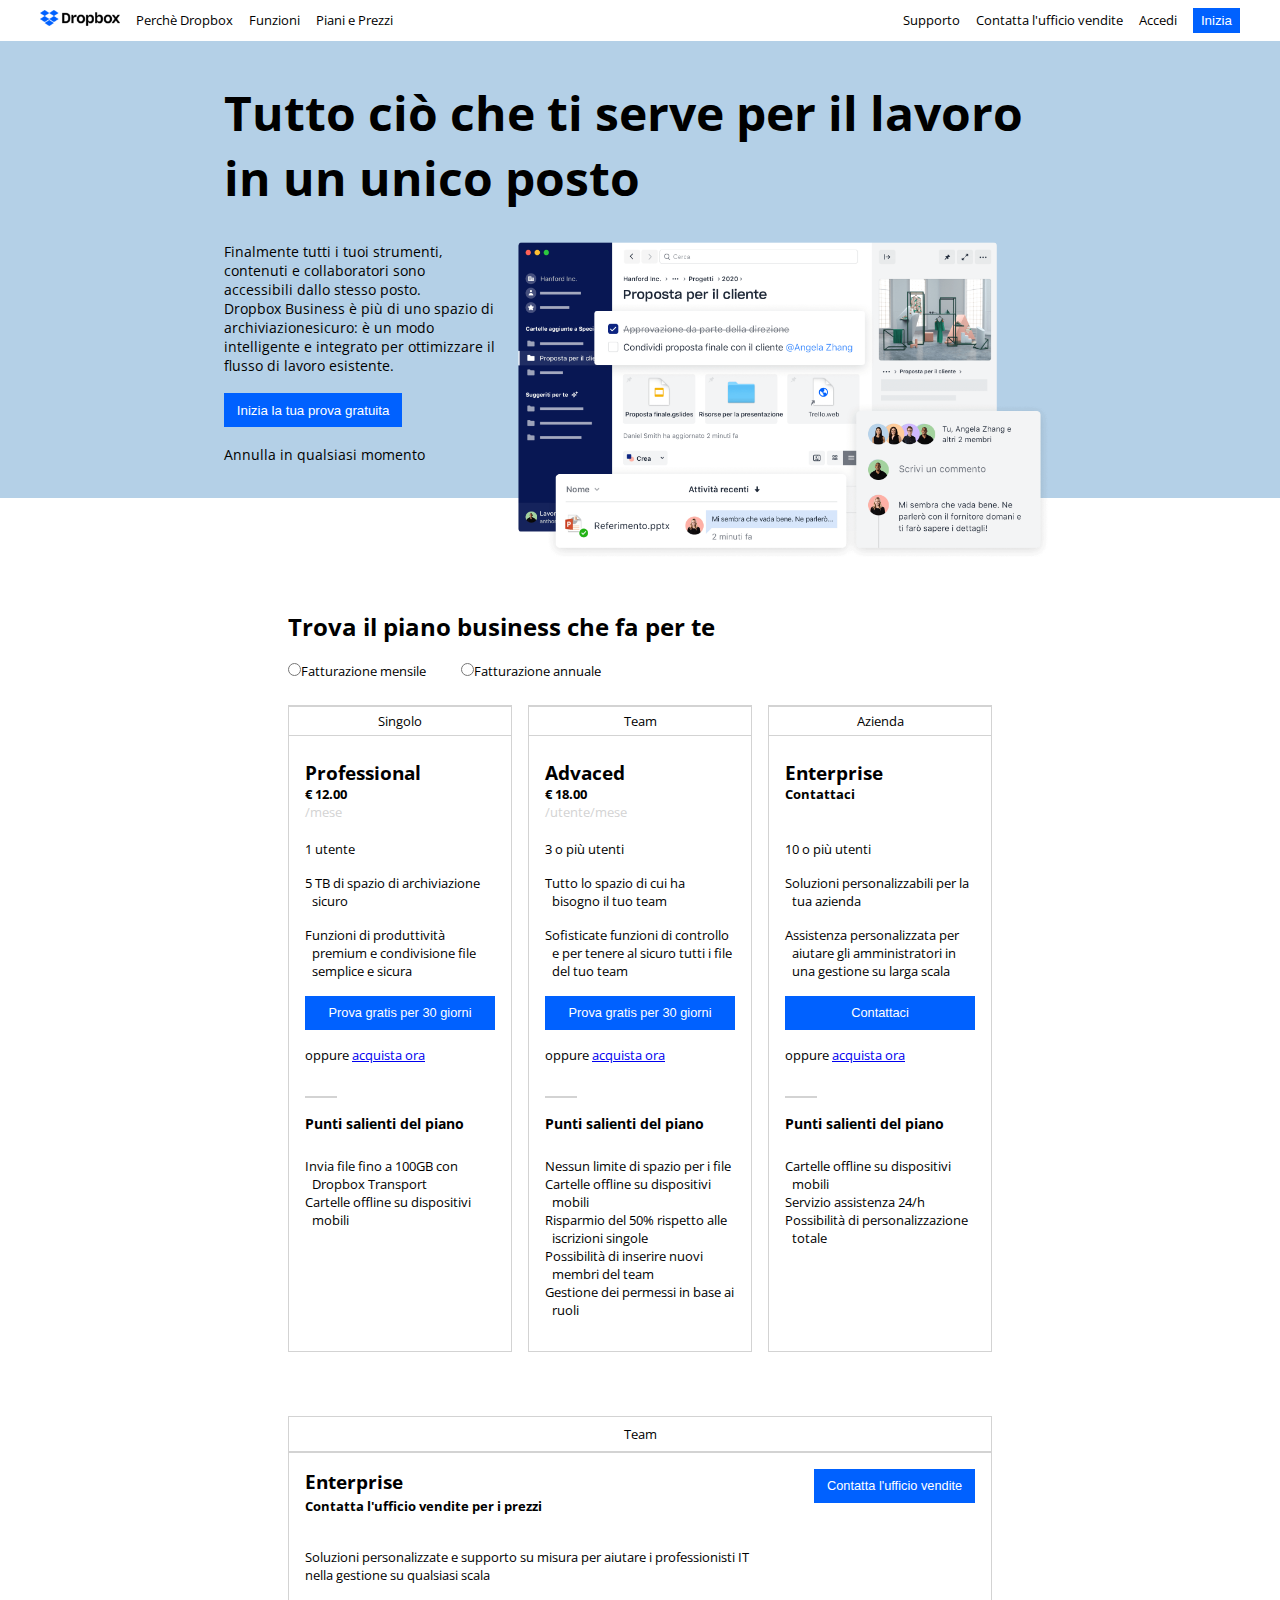
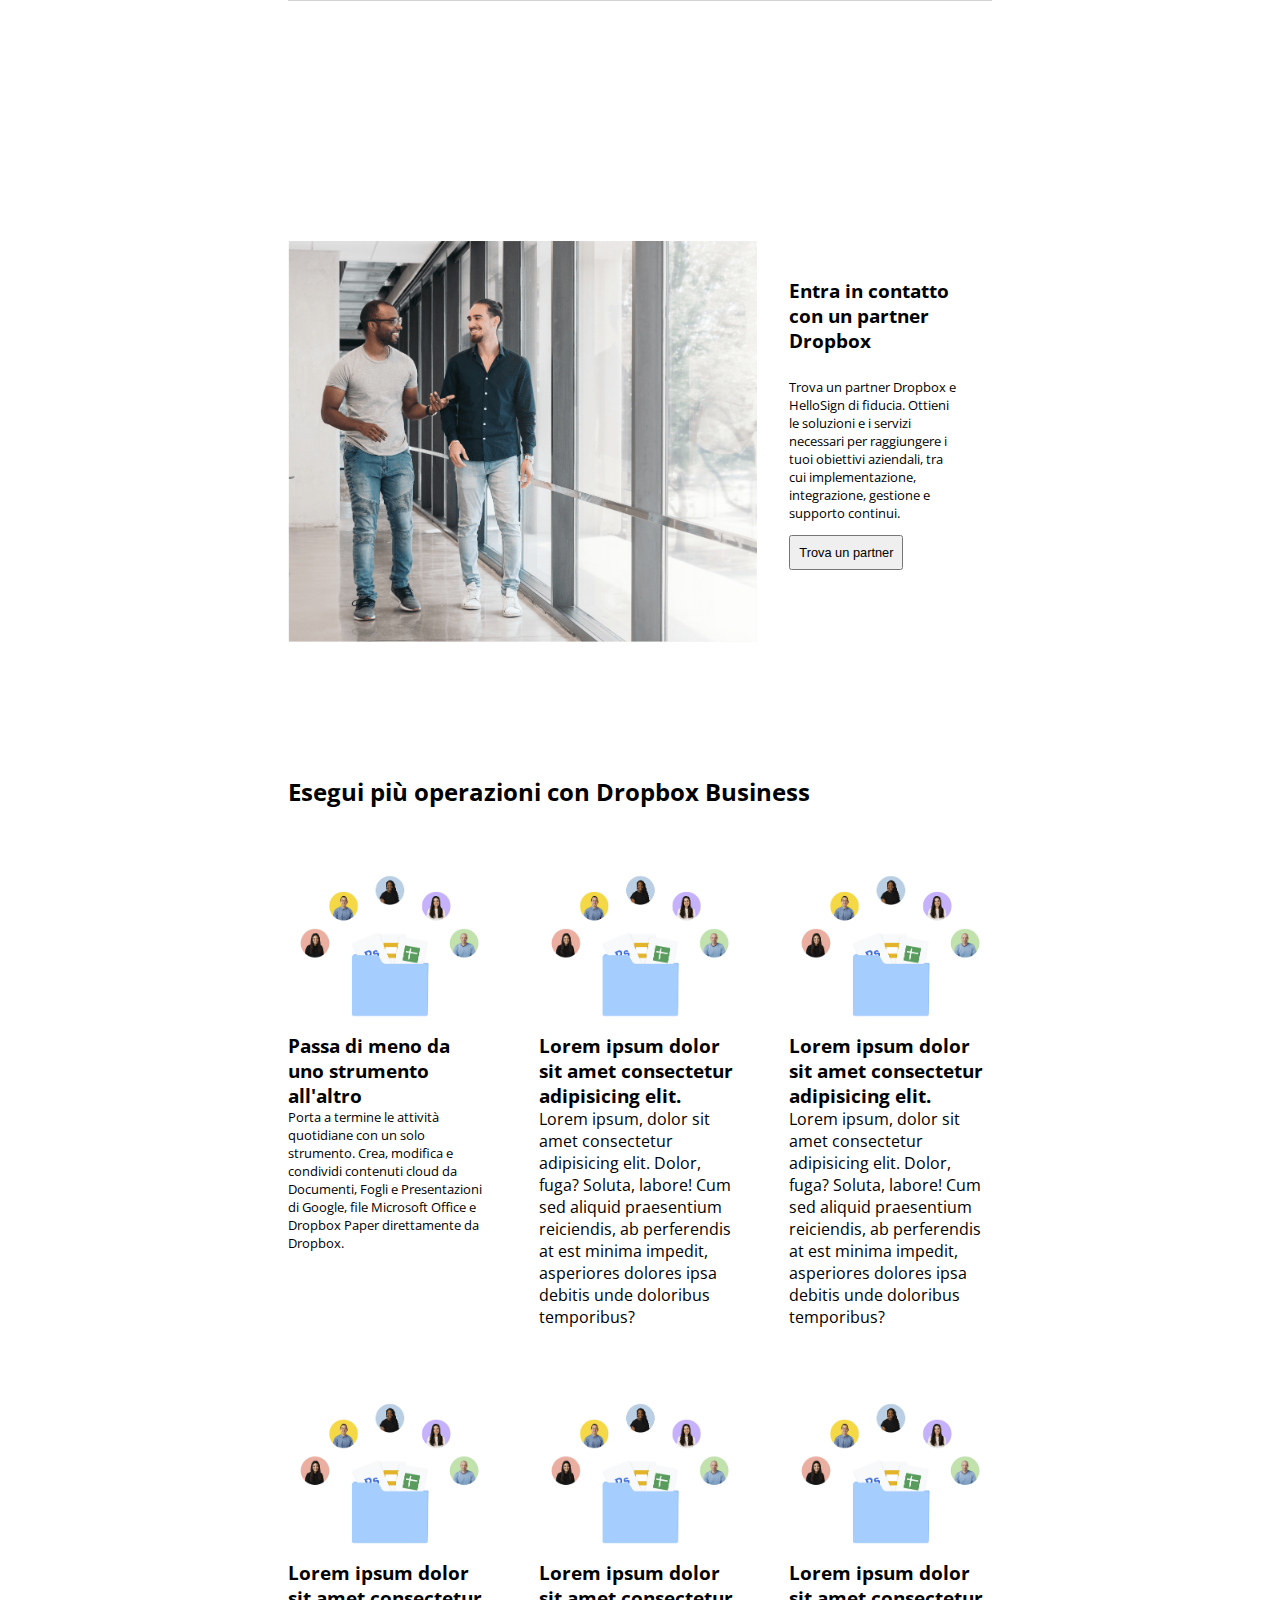
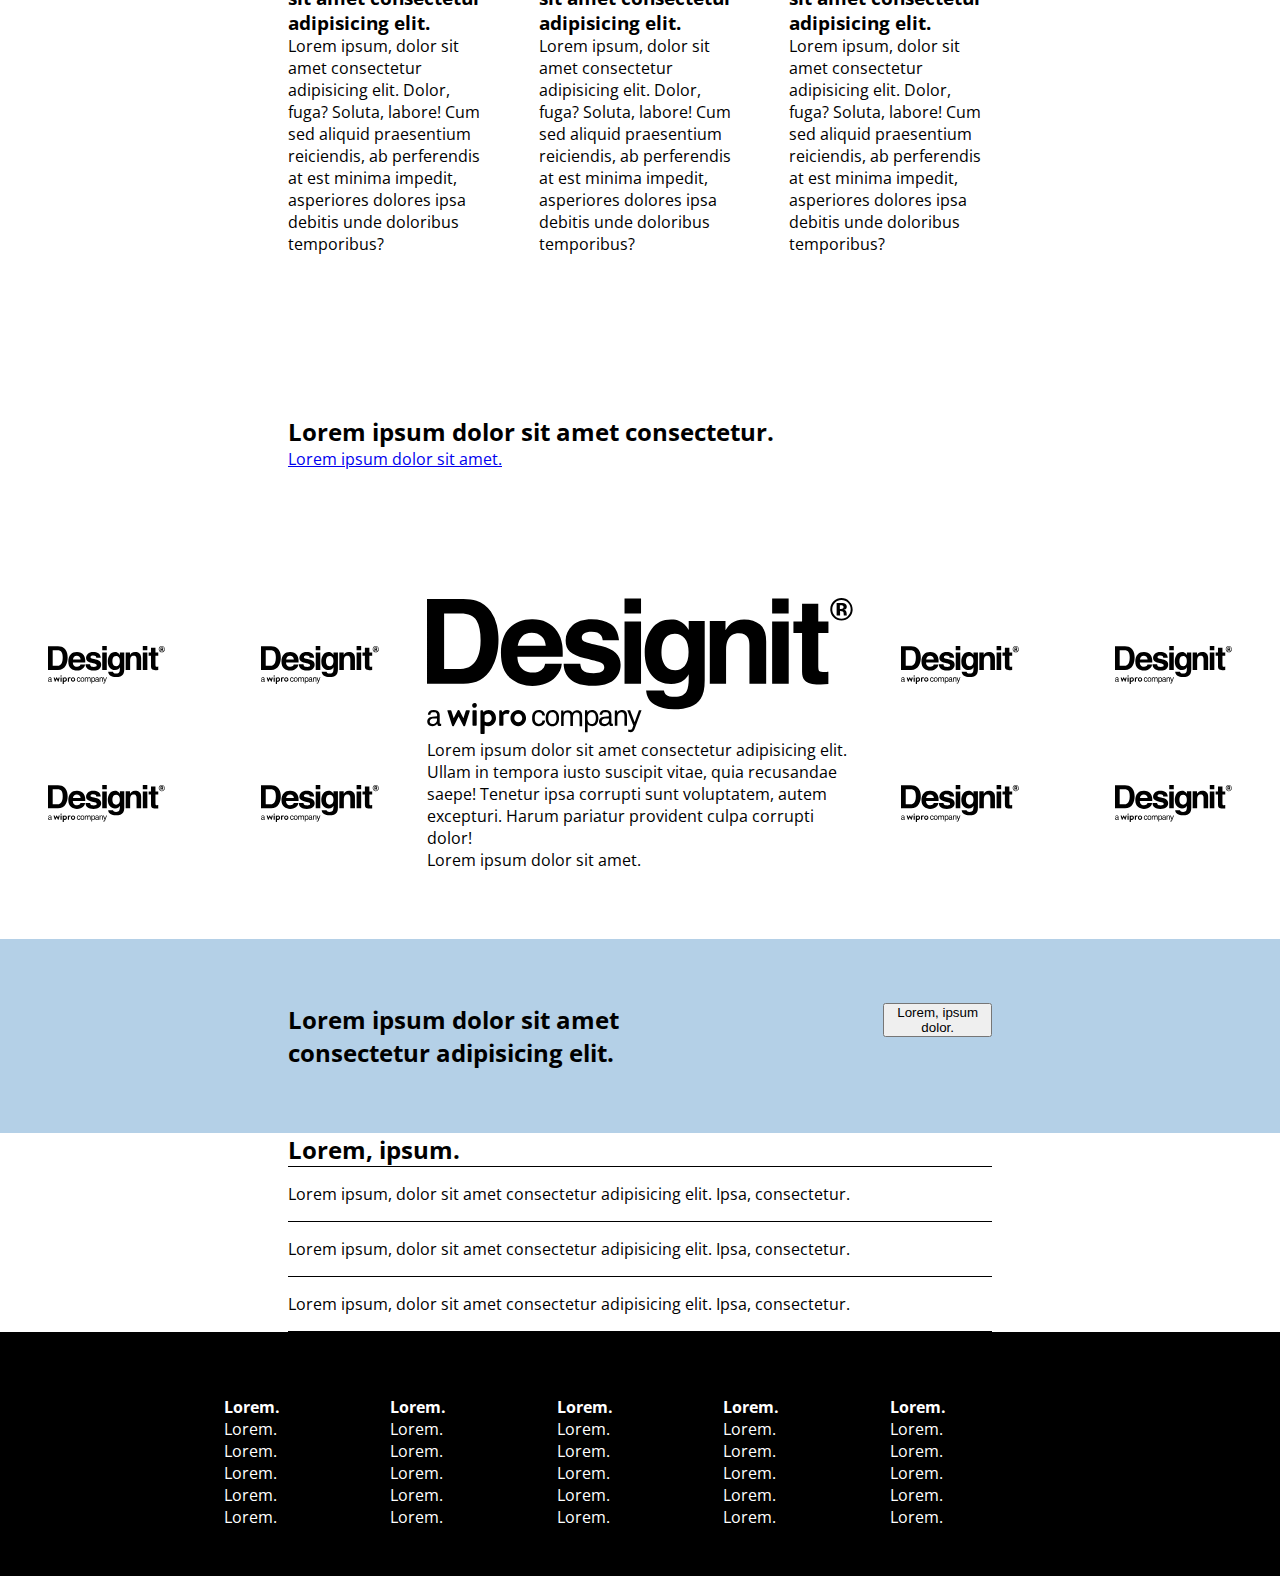
==== index.html @ c73ed660 "add partner section details" ====
<!DOCTYPE html>
<html lang="en">

<head>
    <link rel="stylesheet" href="./assets/css/style.css">
    <link rel="preconnect" href="https://fonts.googleapis.com">
    <link rel="preconnect" href="https://fonts.googleapis.com">
    <link rel="preconnect" href="https://fonts.gstatic.com" crossorigin>
    <link href="https://fonts.googleapis.com/css2?family=Open+Sans:wght@300;400;600;700&display=swap" rel="stylesheet">
    <link rel="stylesheet" href="https://cdnjs.cloudflare.com/ajax/libs/font-awesome/6.5.1/css/all.min.css"
        integrity="sha512-DTOQO9RWCH3ppGqcWaEA1BIZOC6xxalwEsw9c2QQeAIftl+Vegovlnee1c9QX4TctnWMn13TZye+giMm8e2LwA=="
        crossorigin="anonymous" referrerpolicy="no-referrer" />
    <meta charset="UTF-8">
    <meta name="viewport" content="width=device-width, initial-scale=1.0">
    <title>Dropbox</title>
</head>

<body>
    <!-- site-header -->
    <header class="site-header">
        <nav class="d-flex">
            <div class="left-header d-flex">
                <div>
                    <img src="./assets/img/logo-small.png" alt="Logo Dropbox">
                </div>
                <ul class="d-flex">
                    <li>Perchè Dropbox</li>
                    <li>Funzioni</li>
                    <li>Piani e Prezzi</li>
                </ul>
            </div>
            <div class="right-header d-flex">
                <ul class="d-flex">
                    <li>Supporto</li>
                    <li>Contatta l'ufficio vendite</li>
                    <li>Accedi</li>
                </ul>
                <div>
                    <button class="btn">Inizia</button>
                </div>
            </div>
        </nav>
    </header>
    <!-- /.site-header -->

    <!-- site-main -->
    <main class="site-main">
        <!-- Jumbotron section -->
        <div class="jumbotron">
            <div class="container-l">
                <h1>Tutto ciò che ti serve per il lavoro in un unico posto</h1>
                <div class="d-flex">
                    <div class="d-flex">
                        <p>
                            Finalmente tutti i tuoi strumenti, contenuti e collaboratori sono accessibili dallo stesso
                            posto.<br>Dropbox Business è più di uno spazio di archiviazionesicuro: è un modo
                            intelligente e integrato per ottimizzare il flusso di lavoro esistente.
                        </p>
                        <button class="btn">Inizia la tua prova gratuita</button>
                        <div>Annulla in qualsiasi momento</div>
                        <i class="fa-solid fa-arrow-down"></i>
                    </div>
                    <div>
                        <img src="./assets/img/jumbo.png" alt="Jumbotron image">
                    </div>
                </div>
            </div>
        </div>
        <!-- /Jumbotron section -->

        <!-- Business Plan section -->
        <div class="plan-business p-4">
            <div class="container-s">
                <h2>Trova il piano business che fa per te</h2>
                <span class="f-size-08">
                    <input type="radio">Fatturazione mensile
                </span>
                <span class="f-size-08">
                    <input type="radio">Fatturazione annuale
                </span>
                <div class="row d-flex">
                    <div class="col">
                        <div class="f-size-08">
                            <i class="fa-solid fa-user"></i>
                            <span>Singolo</span>
                        </div>
                        <div class="plan-info">
                            <div class="plan-info-top">
                                <h3>Professional</h3>
                                <ul class="f-size-08">
                                    <li>
                                        <strong>€ 12.00</strong>
                                    </li>
                                    <li>/mese</li>
                                </ul>
                            </div>
                            <div class="plan-info-middle f-size-08">
                                <ul>
                                    <li>
                                        <i class="fa-solid fa-user"></i>
                                        1 utente
                                    </li>
                                    <li>
                                        <i class="fa-solid fa-folder"></i>
                                        5 TB di spazio di archiviazione sicuro
                                    </li>
                                    <li>
                                        <i class="fa-solid fa-share-nodes"></i>
                                        Funzioni di produttività premium e condivisione file semplice e sicura
                                    </li>
                                </ul>
                                <button class="btn f-size-08">Prova gratis per 30 giorni</button>
                                <div>
                                    oppure <a href="#">acquista ora</a>
                                </div>
                            </div>
                            <div class="plan-info-bottom">
                                <hr>
                                <h4>Punti salienti del piano</h4>
                                <ul class="f-size-08">
                                    <li>
                                        <i class="fa-solid fa-check" style="color: #0061FF;"></i>
                                        Invia file fino a 100GB con Dropbox Transport
                                    </li>
                                    <li>
                                        <i class="fa-solid fa-check" style="color: #0061FF;"></i>
                                        Cartelle offline su dispositivi mobili
                                    </li>
                                </ul>
                            </div>
                        </div>
                    </div>

                    <div class="col">
                        <div class="f-size-08">
                            <i class="fa-solid fa-users"></i>
                            <span>Team</span>
                        </div>
                        <div class="plan-info">
                            <div class="plan-info-top">
                                <h3>Advaced</h3>
                                <ul class="f-size-08">
                                    <li>
                                        <strong>€ 18.00</strong>
                                    </li>
                                    <li>/utente/mese</li>
                                </ul>
                            </div>
                            <div class="plan-info-middle f-size-08">
                                <ul>
                                    <li>
                                        <i class="fa-solid fa-users"></i>
                                        3 o più utenti
                                    </li>
                                    <li>
                                        <i class="fa-solid fa-folder"></i>
                                        Tutto lo spazio di cui ha bisogno il tuo team
                                    </li>
                                    <li>
                                        <i class="fa-solid fa-share-nodes"></i>
                                        Sofisticate funzioni di controllo e per tenere al sicuro tutti i file del tuo
                                        team
                                    </li>
                                </ul>
                                <button class="btn f-size-08">Prova gratis per 30 giorni</button>
                                <div>
                                    oppure <a href="#">acquista ora</a>
                                </div>
                            </div>
                            <div class="plan-info-bottom">
                                <hr>
                                <h4>Punti salienti del piano</h4>
                                <ul class="f-size-08">
                                    <li>
                                        <i class="fa-solid fa-check" style="color: #0061FF;"></i>
                                        Nessun limite di spazio per i file
                                    </li>
                                    <li>
                                        <i class="fa-solid fa-check" style="color: #0061FF;"></i>
                                        Cartelle offline su dispositivi mobili
                                    </li>
                                    <li>
                                        <i class="fa-solid fa-check" style="color: #0061FF;"></i>
                                        Risparmio del 50% rispetto alle iscrizioni singole
                                    </li>
                                    <li>
                                        <i class="fa-solid fa-check" style="color: #0061FF;"></i>
                                        Possibilità di inserire nuovi membri del team
                                    </li>
                                    <li>
                                        <i class="fa-solid fa-check" style="color: #0061FF;"></i>
                                        Gestione dei permessi in base ai ruoli
                                    </li>
                                </ul>
                            </div>
                        </div>
                    </div>

                    <div class="col">
                        <div class="f-size-08">
                            <i class="fa-solid fa-building"></i>
                            <span>Azienda</span>
                        </div>
                        <div class="plan-info">
                            <div class="plan-info-top">
                                <h3>Enterprise</h3>
                                <ul class="f-size-08">
                                    <li>
                                        <strong>Contattaci</strong>
                                    </li>
                                </ul>
                            </div>
                            <div class="plan-info-middle f-size-08">
                                <ul>
                                    <li>
                                        <i class="fa-solid fa-user"></i>
                                        10 o più utenti
                                    </li>
                                    <li>
                                        <i class="fa-solid fa-folder"></i>
                                        Soluzioni personalizzabili per la tua azienda
                                    </li>
                                    <li>
                                        <i class="fa-solid fa-share-nodes"></i>
                                        Assistenza personalizzata per aiutare gli amministratori in una gestione su larga scala
                                    </li>
                                </ul>
                                <button class="btn f-size-08">Contattaci</button>
                                <div>
                                    oppure <a href="#">acquista ora</a>
                                </div>
                            </div>
                            <div class="plan-info-bottom">
                                <hr>
                                <h4>Punti salienti del piano</h4>
                                <ul class="f-size-08">
                                    <li>
                                        <i class="fa-solid fa-check" style="color: #0061FF;"></i>
                                        Cartelle offline su dispositivi mobili
                                    </li>
                                    <li>
                                        <i class="fa-solid fa-check" style="color: #0061FF;"></i>
                                        Servizio assistenza 24/h
                                    </li>
                                    <li>
                                        <i class="fa-solid fa-check" style="color: #0061FF;"></i>
                                        Possibilità di personalizzazione totale
                                    </li>
                                </ul>
                            </div>
                        </div>
                    </div>
                </div>

                <div class="sales-office p-4">
                            <div class="client f-size-08">
                                <i class="fa-solid fa-building"></i>
                                Team
                            </div>
                            <div class="sales-contact d-flex">
                                <div>
                                    <h3>Enterprise</h3>
                                    <strong class="f-size-08">
                                        Contatta l'ufficio vendite per i prezzi
                                    </strong>
                                    <p class="f-size-08">
                                        Soluzioni personalizzate e supporto su misura per aiutare i professionisti IT nella gestione su qualsiasi scala
                                    </p>
                                </div>
                                <div>
                                    <button class="btn f-size-08">Contatta l'ufficio vendite</button>
                                </div>
                            </div>
                        </>
                   <!--  </div> -->
                </div>
            </div>
        </div>
        <!-- /Business Plan section -->

        <div class="partner p-4">
            <div class="container-s">
                <div class="d-flex">
                    <div class="col-8">
                        <img src="./assets/img/partner.png" alt="">
                    </div>
                    <div class="col-4">
                        <h3>Entra in contatto con un partner Dropbox</h3>
                        <p class="f-size-08">
                            Trova un partner Dropbox e HelloSign di fiducia. Ottieni le soluzioni e i servizi necessari per raggiungere i tuoi obiettivi aziendali, tra cui implementazione, integrazione, gestione e supporto continui.
                        </p>
                        <button class="f-size-08">
                            Trova un partner
                        </button>
                    </div>
                </div>
            </div>
        </div>

        <div class="dropbox-business p-4">
            <div class="container-s">
                <h2>Esegui più operazioni con Dropbox Business</h2>
                <div class="row d-flex">
                    <div class="card col-4">
                        <img src="./assets/img/business-feature-switching-tools.png" alt="">
                        <h3>Passa di meno da uno strumento all'altro</h3>
                        <p class="f-size-08">
                            Porta a termine le attività quotidiane con un solo strumento. Crea, modifica e condividi contenuti cloud da Documenti, Fogli e Presentazioni di Google, file Microsoft Office e Dropbox Paper direttamente da Dropbox.
                        </p>
                    </div>
                    <div class="card col-4">
                        <img src="./assets/img/business-feature-switching-tools.png" alt="">
                        <h3>Lorem ipsum dolor sit amet consectetur adipisicing elit.</h3>
                        <p>Lorem ipsum, dolor sit amet consectetur adipisicing elit. Dolor, fuga? Soluta, labore! Cum
                            sed aliquid praesentium reiciendis, ab perferendis at est minima impedit, asperiores dolores
                            ipsa debitis unde doloribus temporibus?</p>
                    </div>
                    <div class="card col-4">
                        <img src="./assets/img/business-feature-switching-tools.png" alt="">
                        <h3>Lorem ipsum dolor sit amet consectetur adipisicing elit.</h3>
                        <p>Lorem ipsum, dolor sit amet consectetur adipisicing elit. Dolor, fuga? Soluta, labore! Cum
                            sed aliquid praesentium reiciendis, ab perferendis at est minima impedit, asperiores dolores
                            ipsa debitis unde doloribus temporibus?</p>
                    </div>
                    <div class="card col-4">
                        <img src="./assets/img/business-feature-switching-tools.png" alt="">
                        <h3>Lorem ipsum dolor sit amet consectetur adipisicing elit.</h3>
                        <p>Lorem ipsum, dolor sit amet consectetur adipisicing elit. Dolor, fuga? Soluta, labore! Cum
                            sed aliquid praesentium reiciendis, ab perferendis at est minima impedit, asperiores dolores
                            ipsa debitis unde doloribus temporibus?</p>
                    </div>
                    <div class="card col-4">
                        <img src="./assets/img/business-feature-switching-tools.png" alt="">
                        <h3>Lorem ipsum dolor sit amet consectetur adipisicing elit.</h3>
                        <p>Lorem ipsum, dolor sit amet consectetur adipisicing elit. Dolor, fuga? Soluta, labore! Cum
                            sed aliquid praesentium reiciendis, ab perferendis at est minima impedit, asperiores dolores
                            ipsa debitis unde doloribus temporibus?</p>
                    </div>
                    <div class="card col-4">
                        <img src="./assets/img/business-feature-switching-tools.png" alt="">
                        <h3>Lorem ipsum dolor sit amet consectetur adipisicing elit.</h3>
                        <p>Lorem ipsum, dolor sit amet consectetur adipisicing elit. Dolor, fuga? Soluta, labore! Cum
                            sed aliquid praesentium reiciendis, ab perferendis at est minima impedit, asperiores dolores
                            ipsa debitis unde doloribus temporibus?</p>
                    </div>

                </div>
            </div>
        </div>

        <div class="team p-4">
            <div class="container-s">
                <h2>Lorem ipsum dolor sit amet consectetur.</h2>
                <a href="#">Lorem ipsum dolor sit amet.</a>
            </div>
        </div>

        <div class="team-logos p-4">
            <div class="container d-flex">
                <div class="logos-left d-flex wrap">
                    <div>
                        <img src="./assets/img/designit.svg" alt="">
                    </div>
                    <div>
                        <img src="./assets/img/designit.svg" alt="">
                    </div>
                    <div>
                        <img src="./assets/img/designit.svg" alt="">
                    </div>
                    <div>
                        <img src="./assets/img/designit.svg" alt="">
                    </div>
                </div>
                <div class="logos-center">
                    <img src="./assets/img/designit.svg" alt="">
                    <p>
                        Lorem ipsum dolor sit amet consectetur adipisicing elit. Ullam in tempora iusto suscipit vitae,
                        quia recusandae saepe! Tenetur ipsa corrupti sunt voluptatem, autem excepturi. Harum pariatur
                        provident culpa corrupti dolor!
                    </p>
                    <span>Lorem ipsum dolor sit amet.</span>
                </div>
                <div class="logos-right d-flex wrap">
                    <div>
                        <img src="./assets/img/designit.svg" alt="">
                    </div>
                    <div>
                        <img src="./assets/img/designit.svg" alt="">
                    </div>
                    <div>
                        <img src="./assets/img/designit.svg" alt="">
                    </div>
                    <div>
                        <img src="./assets/img/designit.svg" alt="">
                    </div>
                </div>
            </div>
        </div>

        <div class="free-trial p-4">
            <div class="container-s d-flex">
                <div>
                    <h2>Lorem ipsum dolor sit amet consectetur adipisicing elit.</h2>
                </div>
                <div>
                    <button>
                        Lorem, ipsum dolor.
                    </button>
                </div>
            </div>
        </div>

        <div class="faq">
            <div class="container-s">
                <h2>Lorem, ipsum.</h2>
                <ul>
                    <li>
                        Lorem ipsum, dolor sit amet consectetur adipisicing elit. Ipsa, consectetur.
                    </li>
                    <li>
                        Lorem ipsum, dolor sit amet consectetur adipisicing elit. Ipsa, consectetur.
                    </li>
                    <li>
                        Lorem ipsum, dolor sit amet consectetur adipisicing elit. Ipsa, consectetur.
                    </li>
                </ul>
            </div>
        </div>
    </main>
    <!-- /.site-main -->
    <footer class="site-footer">
        <div class="container-l d-flex">
            <div>
                <h4>Lorem.</h4>
                <ul>
                    <li>Lorem.</li>
                    <li>Lorem.</li>
                    <li>Lorem.</li>
                    <li>Lorem.</li>
                    <li>Lorem.</li>
                </ul>
            </div>
            <div>
                <h4>Lorem.</h4>
                <ul>
                    <li>Lorem.</li>
                    <li>Lorem.</li>
                    <li>Lorem.</li>
                    <li>Lorem.</li>
                    <li>Lorem.</li>
                </ul>
            </div>
            <div>
                <h4>Lorem.</h4>
                <ul>
                    <li>Lorem.</li>
                    <li>Lorem.</li>
                    <li>Lorem.</li>
                    <li>Lorem.</li>
                    <li>Lorem.</li>
                </ul>
            </div>
            <div>
                <h4>Lorem.</h4>
                <ul>
                    <li>Lorem.</li>
                    <li>Lorem.</li>
                    <li>Lorem.</li>
                    <li>Lorem.</li>
                    <li>Lorem.</li>
                </ul>
            </div>
            <div>
                <h4>Lorem.</h4>
                <ul>
                    <li>Lorem.</li>
                    <li>Lorem.</li>
                    <li>Lorem.</li>
                    <li>Lorem.</li>
                    <li>Lorem.</li>
                </ul>
            </div>
        </div>
    </footer>
    <!-- /.site-footer -->
</body>

</html>
---- assets/css/style.css ----
* {
    margin: 0;
    padding: 0;
    box-sizing: border-box;
}

/* #region Color Palette */
:root{
    --drop-primary: #B4D0E7;
    --drop-btn: #0061FF;
    --drop-dark: #000000;
    --drop-lighter: #FFFFFF;
    --drop-light: #F5F5F5;
}
/* #endregion Color Palette */

/* #region Common */
body{
    font-family: 'Open Sans', sans-serif;
}

ul{
    list-style: none;
}
img{
    width: 100%;
}
/* #endregion Common */

/* #region Utilities */
.f-size-08{
    font-size: 0.8rem;
}
.d-flex{
    display: flex;
}

.container-l{
    width: 65%;
    margin: auto;
}
.container-s{
    width:55%;
    /* background-color: red; */
    margin:auto;
}
.btn{
    padding: 0.6rem 0.8rem;
    border: none;
    background-color: var(--drop-btn);
    color: var(--drop-lighter);
}
.p-4{
    padding: 4rem 0;
}

.wrap{
    flex-wrap: wrap;
}
/* #endregion Utilities */

/* #region Header */
.site-header{
    background-color: var(--drop-lighter);
    font-size: small;
    position: fixed;
    z-index: 1000;
    width:100%;
}

.site-header nav{
    width: 95%;
    margin: auto;
}
nav > div{
    width:50%;
    flex-grow: 1;
}

.left-header, .right-header{
    align-items: center;
}

.left-header > div{
    width: 6rem;
}
.left-header li, .left-header > div, .right-header li, .right-header > div{
    padding: 0.5rem;
}

.right-header{
    justify-content: end;
}

.right-header button{
    padding: 0.3rem 0.5rem;
    border: none;
    background-color: var(--drop-btn);
    color: var(--drop-lighter);
}
/* #endregion Header */

/* #region Main */

/* #region Jumbotron */
.jumbotron {
    background-color: var(--drop-primary);
    padding-top: 5rem;
}

.jumbotron h1{
    font-size: 3rem;
    padding-bottom: 2rem;
}

.jumbotron .d-flex>div:last-child{
    margin-bottom: -4rem;
}
.jumbotron .d-flex>div:first-child{
    flex-direction: column;
    justify-content: space-between;
    font-size: 0.9rem;
}
.jumbotron button{
    width: fit-content;
}

.jumbotron i{
    font-size: 2rem;
    padding-bottom: 1rem;
}
/* #endregion Jumbotron */

/* #region Business Plan */
.plan-business{
    padding:7rem 0;
}
.plan-business h2{
    padding-bottom: 1rem;
}
.plan-business .container-s>span{
    padding-right: 2rem;
}
.row{
    justify-content: space-between;
    flex-wrap: wrap;
    padding-top: 1.5rem;
}

.col{
    width: 14rem;
    border: 1px solid lightgray;
}

.col >div:first-child{
    padding: 0.3rem 0;
    text-align: center;
    border-top: 1px solid lightgray ;
    border-bottom: 1px solid lightgray ;
}

.plan-info{
    padding: 1.5rem 1rem;
}
.plan-info-top{
    height: 4rem;
}
.plan-info-top > ul > li:nth-child(2){
    color: lightgray;
}

.plan-info-middle ul, .plan-info-bottom ul{
    padding: 0.5rem 0;
    padding-left: 7px;
    text-indent: -7px;
}

.plan-info-middle li{
    padding: 0.5rem 0;
}

.plan-info-middle .btn{
    width: 100%;
}
.plan-info-middle>div:last-child{
    padding: 1rem 0;
}

.plan-info-bottom{
    padding-top: 1rem;
}

.plan-info-bottom hr{
    width: 2rem;
    border: 1px solid lightgray;
}

.plan-info-bottom h4{
    padding: 1rem 0;
    font-size: 0.9rem;
}
/* #region Sales office */

.sales-office >*{
    border: 1px solid lightgray;
}

.client{
    text-align: center;
    padding: 0.5rem 0;
}
.sales-contact{
    padding: 1rem;
}
.sales-contact > div:first-child{
    width: 70%;
    & p {
        padding-top: 2rem;
    }
}
.sales-contact > div:last-child{
   flex-grow: 1;
   text-align: end;
}
/* #endregion Sales office */
/* #endregion Business Plan */

/* #region Partner */
.partner .col-8 {
    width:calc(100%/12 *8);
}
.partner .col-4{
    padding: 1.5rem 2rem;

    &> *{
        padding: 0.8rem 0;
    }
    & button{
        padding: 0.5rem;
        border-radius: none;
    }
}


/* #endregion Partner */
.col-4{
    width: calc(100%/12*4);
}
.card.col-4{
    padding:2rem 1rem;
    margin:0 -1rem;
}

.container > div{
    width: calc(100%/12*4);
}

.logos-left div{
    width: 50%;
    padding: 3rem;
}
.logos-right div{
    width: 50%;
    padding: 3rem;
}

.free-trial{
    background-color: var(--drop-primary);
}

.free-trial h2{
    width: 80%;
}

.faq li{
    padding: 1rem 0;
}
.faq li:first-child, .faq li:last-child{
    border-bottom: 0.5px solid black;
    border-top: 0.5px solid black;
}
/* #endregion Main */
.site-footer{
    background-color: var(--drop-dark);
    color: var(--drop-lighter);
    padding: 4rem 0 3rem 0;
}

.site-footer .container-l>div{
    width: calc(100%/5);
    flex-grow: 1;
}
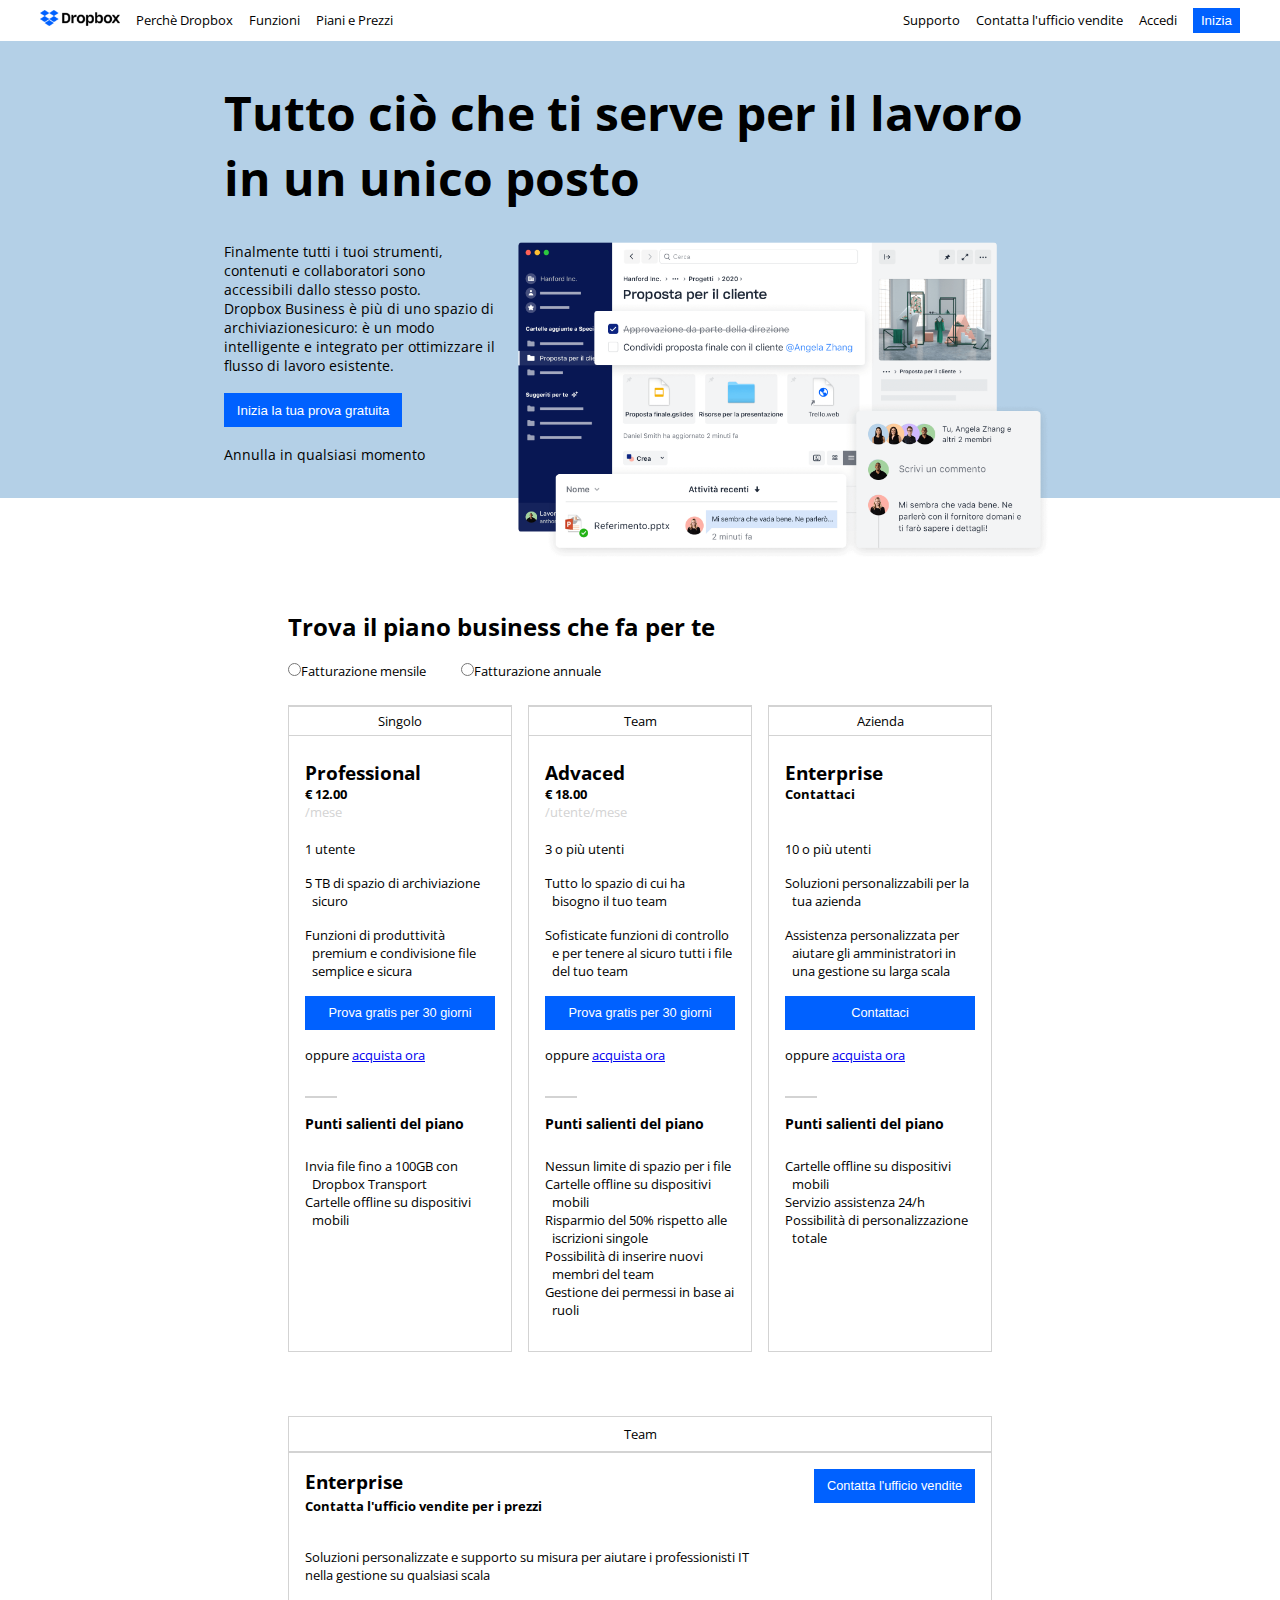
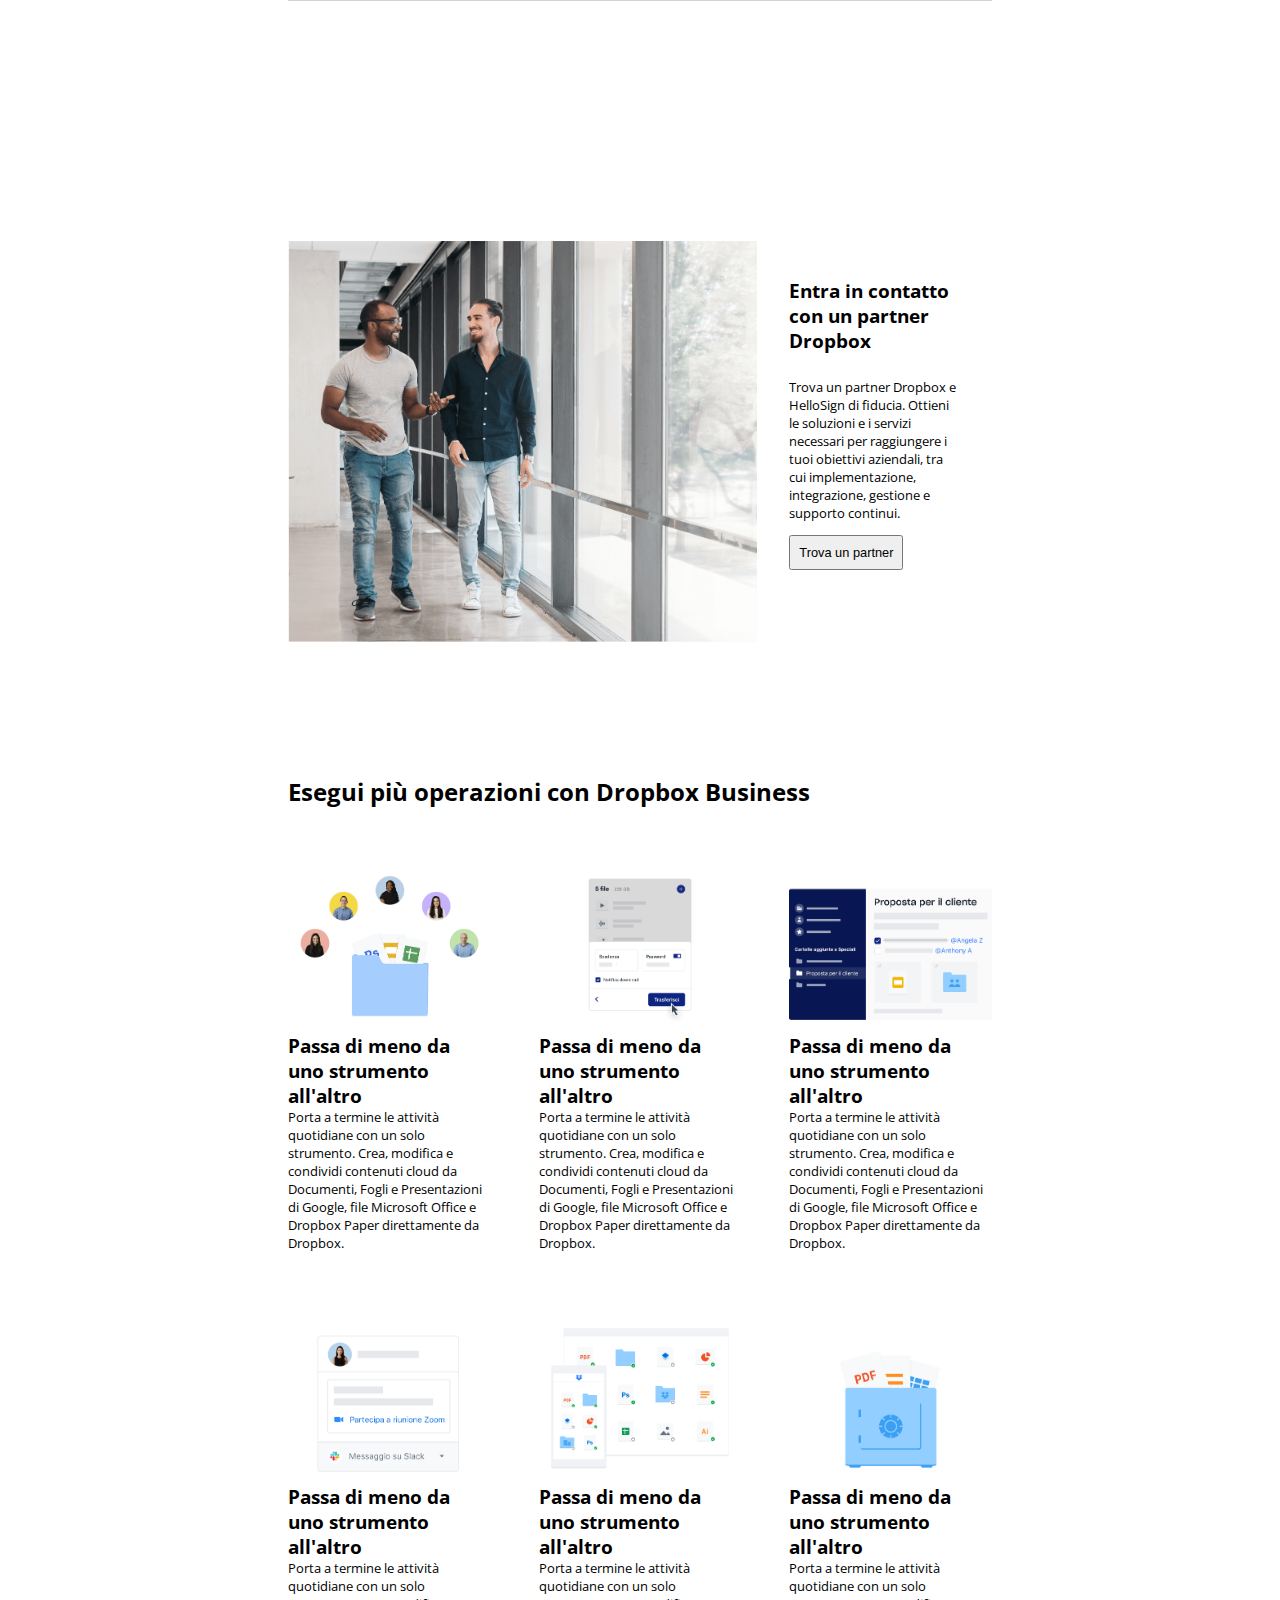
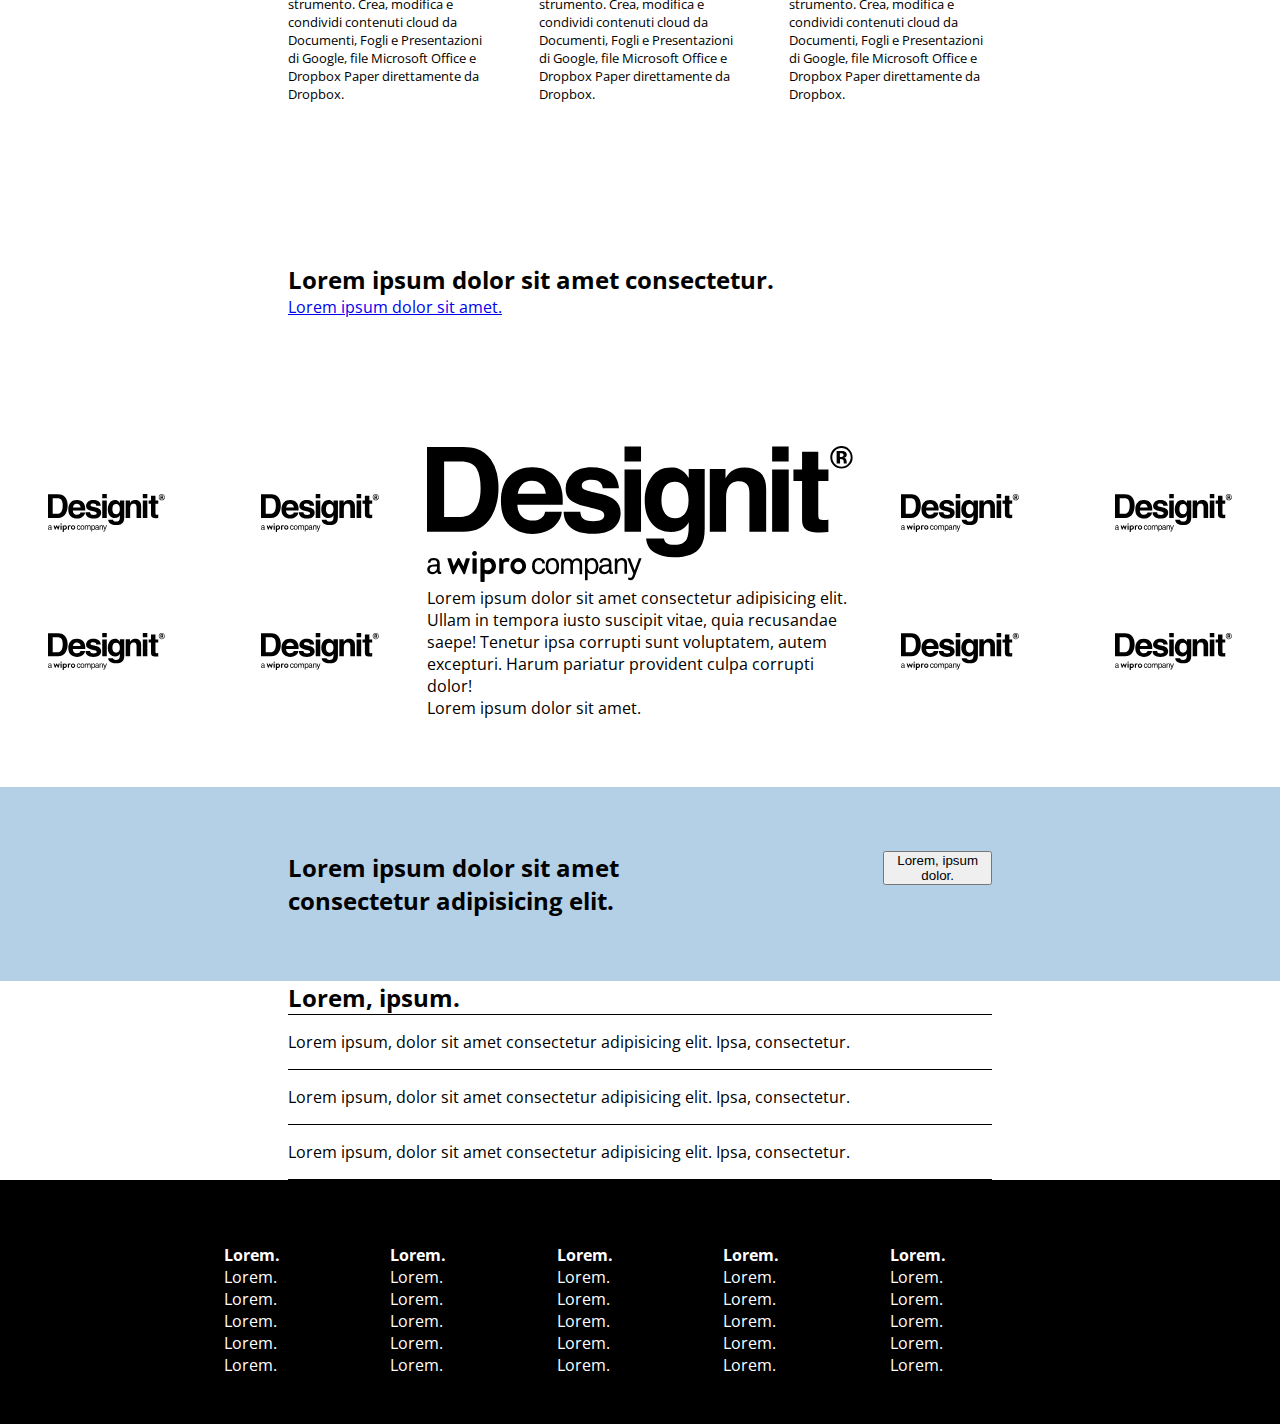
==== commit 219eae00: "add details in dropbox business section" ====
--- a/index.html
+++ b/index.html
@@ -278,6 +278,7 @@
         </div>
         <!-- /Business Plan section -->
 
+        <!-- Partner section -->
         <div class="partner p-4">
             <div class="container-s">
                 <div class="d-flex">
@@ -296,7 +297,9 @@
                 </div>
             </div>
         </div>
-
+        <!-- /Partner section -->
+
+        <!-- Dropbox business section -->
         <div class="dropbox-business p-4">
             <div class="container-s">
                 <h2>Esegui più operazioni con Dropbox Business</h2>
@@ -308,46 +311,50 @@
                             Porta a termine le attività quotidiane con un solo strumento. Crea, modifica e condividi contenuti cloud da Documenti, Fogli e Presentazioni di Google, file Microsoft Office e Dropbox Paper direttamente da Dropbox.
                         </p>
                     </div>
-                    <div class="card col-4">
-                        <img src="./assets/img/business-feature-switching-tools.png" alt="">
-                        <h3>Lorem ipsum dolor sit amet consectetur adipisicing elit.</h3>
-                        <p>Lorem ipsum, dolor sit amet consectetur adipisicing elit. Dolor, fuga? Soluta, labore! Cum
-                            sed aliquid praesentium reiciendis, ab perferendis at est minima impedit, asperiores dolores
-                            ipsa debitis unde doloribus temporibus?</p>
-                    </div>
-                    <div class="card col-4">
-                        <img src="./assets/img/business-feature-switching-tools.png" alt="">
-                        <h3>Lorem ipsum dolor sit amet consectetur adipisicing elit.</h3>
-                        <p>Lorem ipsum, dolor sit amet consectetur adipisicing elit. Dolor, fuga? Soluta, labore! Cum
-                            sed aliquid praesentium reiciendis, ab perferendis at est minima impedit, asperiores dolores
-                            ipsa debitis unde doloribus temporibus?</p>
-                    </div>
-                    <div class="card col-4">
-                        <img src="./assets/img/business-feature-switching-tools.png" alt="">
-                        <h3>Lorem ipsum dolor sit amet consectetur adipisicing elit.</h3>
-                        <p>Lorem ipsum, dolor sit amet consectetur adipisicing elit. Dolor, fuga? Soluta, labore! Cum
-                            sed aliquid praesentium reiciendis, ab perferendis at est minima impedit, asperiores dolores
-                            ipsa debitis unde doloribus temporibus?</p>
-                    </div>
-                    <div class="card col-4">
-                        <img src="./assets/img/business-feature-switching-tools.png" alt="">
-                        <h3>Lorem ipsum dolor sit amet consectetur adipisicing elit.</h3>
-                        <p>Lorem ipsum, dolor sit amet consectetur adipisicing elit. Dolor, fuga? Soluta, labore! Cum
-                            sed aliquid praesentium reiciendis, ab perferendis at est minima impedit, asperiores dolores
-                            ipsa debitis unde doloribus temporibus?</p>
-                    </div>
-                    <div class="card col-4">
-                        <img src="./assets/img/business-feature-switching-tools.png" alt="">
-                        <h3>Lorem ipsum dolor sit amet consectetur adipisicing elit.</h3>
-                        <p>Lorem ipsum, dolor sit amet consectetur adipisicing elit. Dolor, fuga? Soluta, labore! Cum
-                            sed aliquid praesentium reiciendis, ab perferendis at est minima impedit, asperiores dolores
-                            ipsa debitis unde doloribus temporibus?</p>
-                    </div>
-
-                </div>
-            </div>
-        </div>
-
+
+                    <div class="card col-4">
+                        <img src="./assets/img/business-feature-send-files-it.png" alt="">
+                        <h3>Passa di meno da uno strumento all'altro</h3>
+                        <p class="f-size-08">
+                            Porta a termine le attività quotidiane con un solo strumento. Crea, modifica e condividi contenuti cloud da Documenti, Fogli e Presentazioni di Google, file Microsoft Office e Dropbox Paper direttamente da Dropbox.
+                        </p>
+                    </div>
+
+                    <div class="card col-4">
+                        <img src="./assets/img/business-feature-coordinate-it.png" alt="">
+                        <h3>Passa di meno da uno strumento all'altro</h3>
+                        <p class="f-size-08">
+                            Porta a termine le attività quotidiane con un solo strumento. Crea, modifica e condividi contenuti cloud da Documenti, Fogli e Presentazioni di Google, file Microsoft Office e Dropbox Paper direttamente da Dropbox.
+                        </p>
+                    </div>
+
+                    <div class="card col-4">
+                        <img src="./assets/img/business-feature-integrations-it.png" alt="">
+                        <h3>Passa di meno da uno strumento all'altro</h3>
+                        <p class="f-size-08">
+                            Porta a termine le attività quotidiane con un solo strumento. Crea, modifica e condividi contenuti cloud da Documenti, Fogli e Presentazioni di Google, file Microsoft Office e Dropbox Paper direttamente da Dropbox.
+                        </p>
+                    </div>
+
+                    <div class="card col-4">
+                        <img src="./assets/img/business-feature-multi-device.png" alt="">
+                        <h3>Passa di meno da uno strumento all'altro</h3>
+                        <p class="f-size-08">
+                            Porta a termine le attività quotidiane con un solo strumento. Crea, modifica e condividi contenuti cloud da Documenti, Fogli e Presentazioni di Google, file Microsoft Office e Dropbox Paper direttamente da Dropbox.
+                        </p>
+                    </div>
+                    
+                    <div class="card col-4">
+                        <img src="./assets/img/business-feature-security.png" alt="">
+                        <h3>Passa di meno da uno strumento all'altro</h3>
+                        <p class="f-size-08">
+                            Porta a termine le attività quotidiane con un solo strumento. Crea, modifica e condividi contenuti cloud da Documenti, Fogli e Presentazioni di Google, file Microsoft Office e Dropbox Paper direttamente da Dropbox.
+                        </p>
+                    </div>
+                </div>
+            </div>
+        </div>
+        <!-- /Dropbox business section -->
         <div class="team p-4">
             <div class="container-s">
                 <h2>Lorem ipsum dolor sit amet consectetur.</h2>
--- a/assets/css/style.css
+++ b/assets/css/style.css
@@ -240,9 +240,9 @@
         border-radius: none;
     }
 }
-
-
 /* #endregion Partner */
+
+/* #region Dropbox business */
 .col-4{
     width: calc(100%/12*4);
 }
@@ -250,7 +250,7 @@
     padding:2rem 1rem;
     margin:0 -1rem;
 }
-
+/* #endregion Dropbox business */
 .container > div{
     width: calc(100%/12*4);
 }
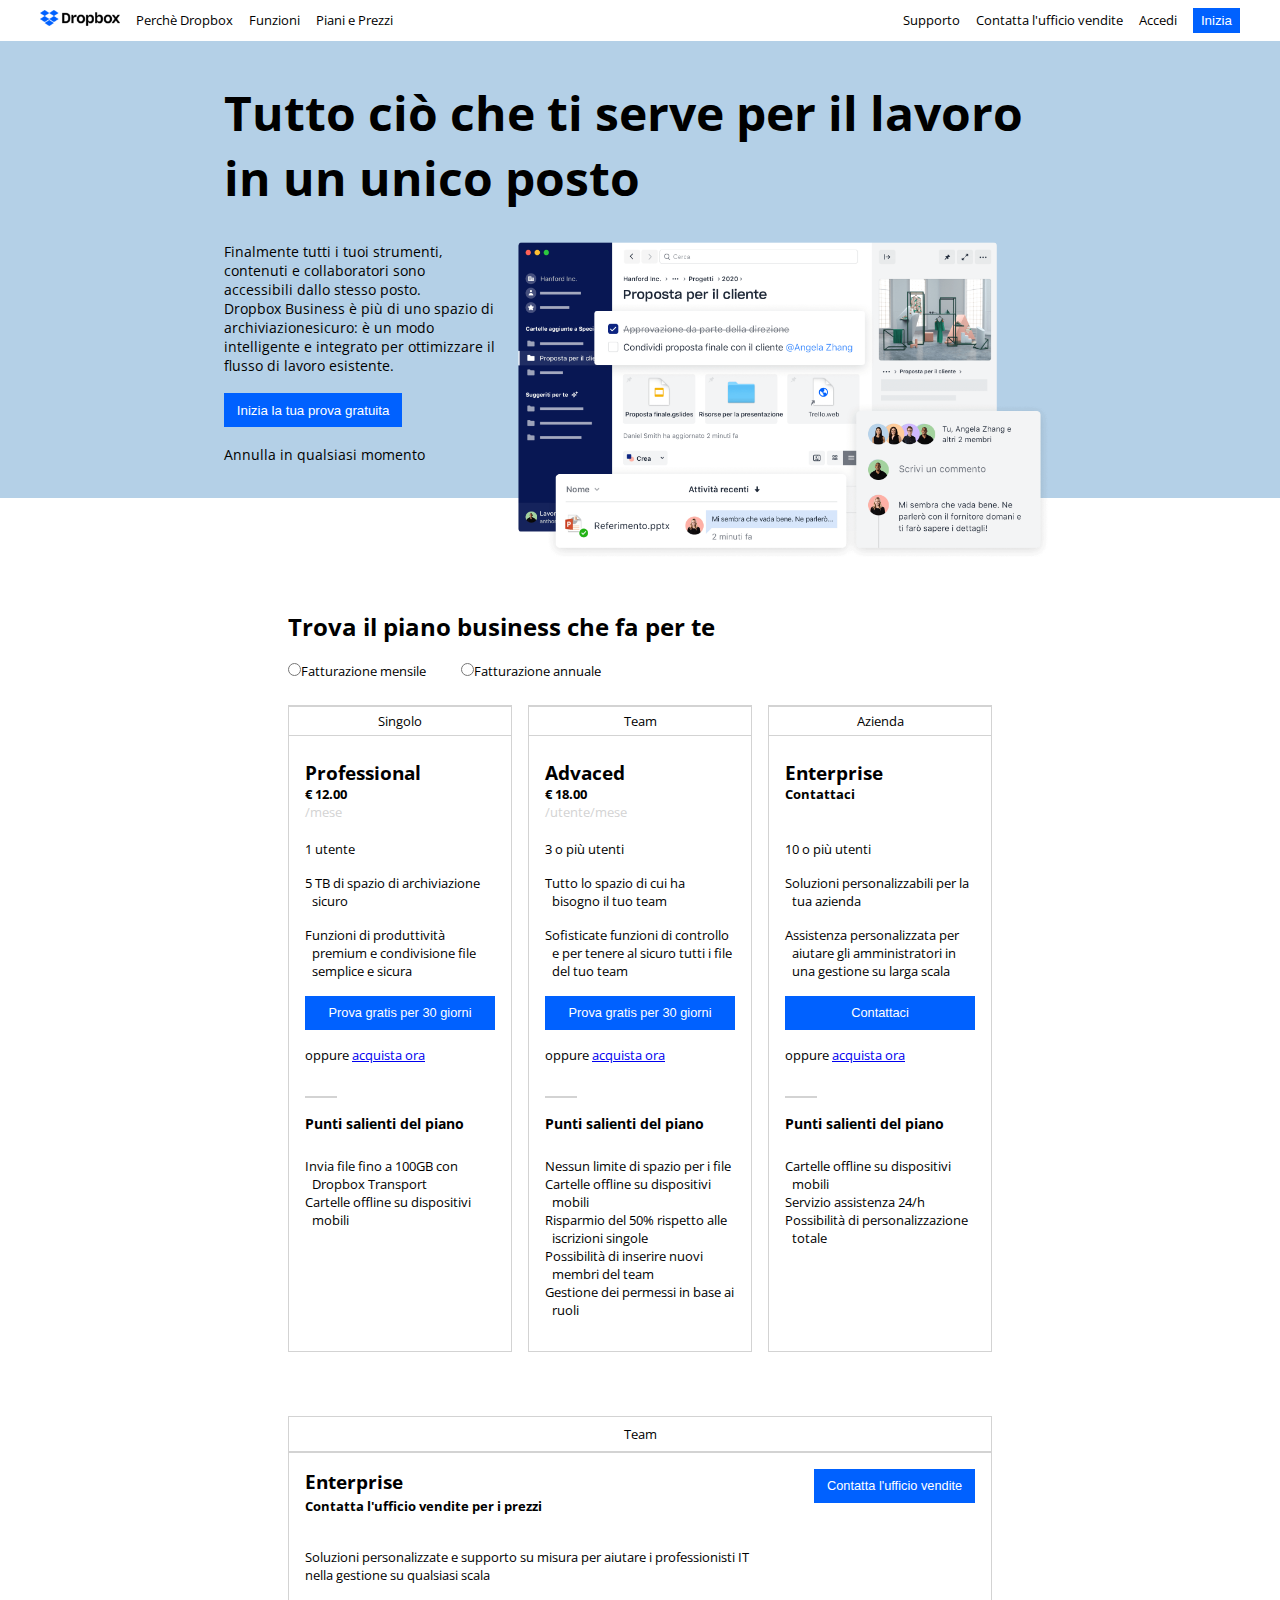
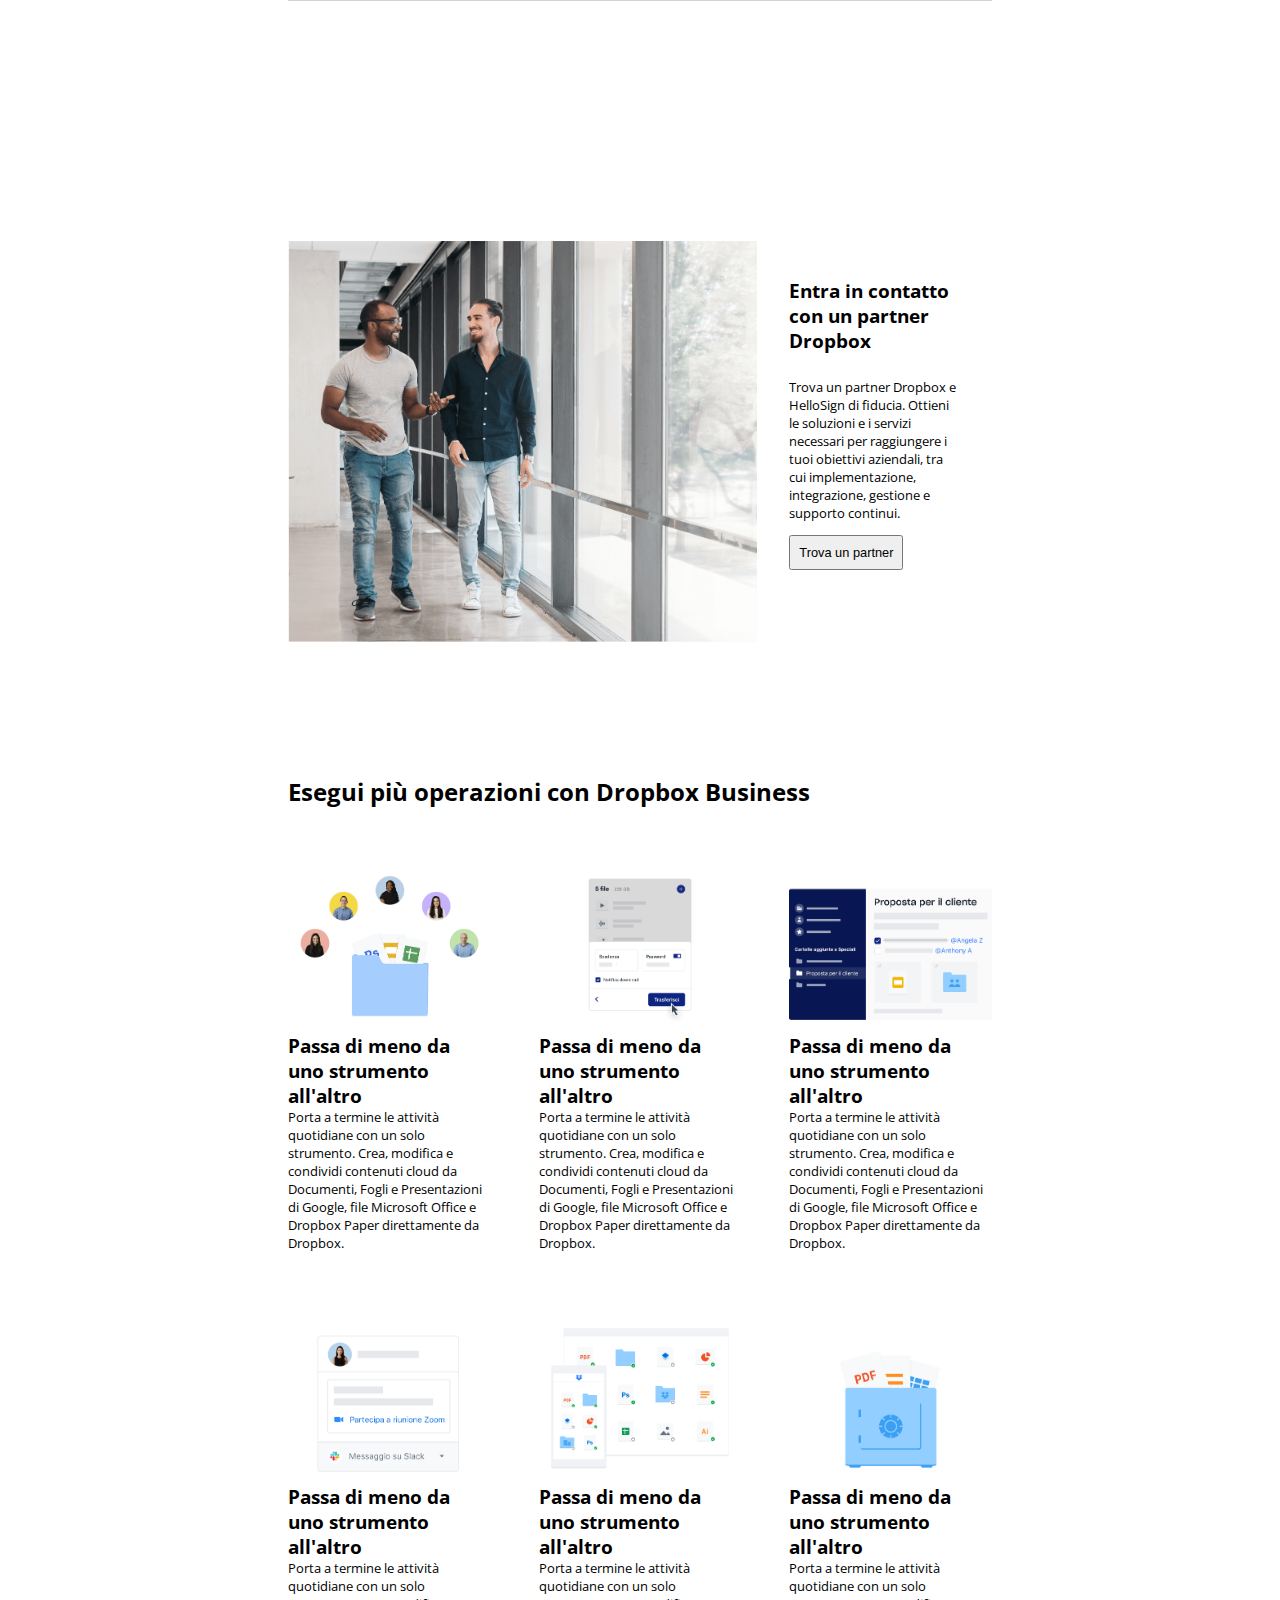
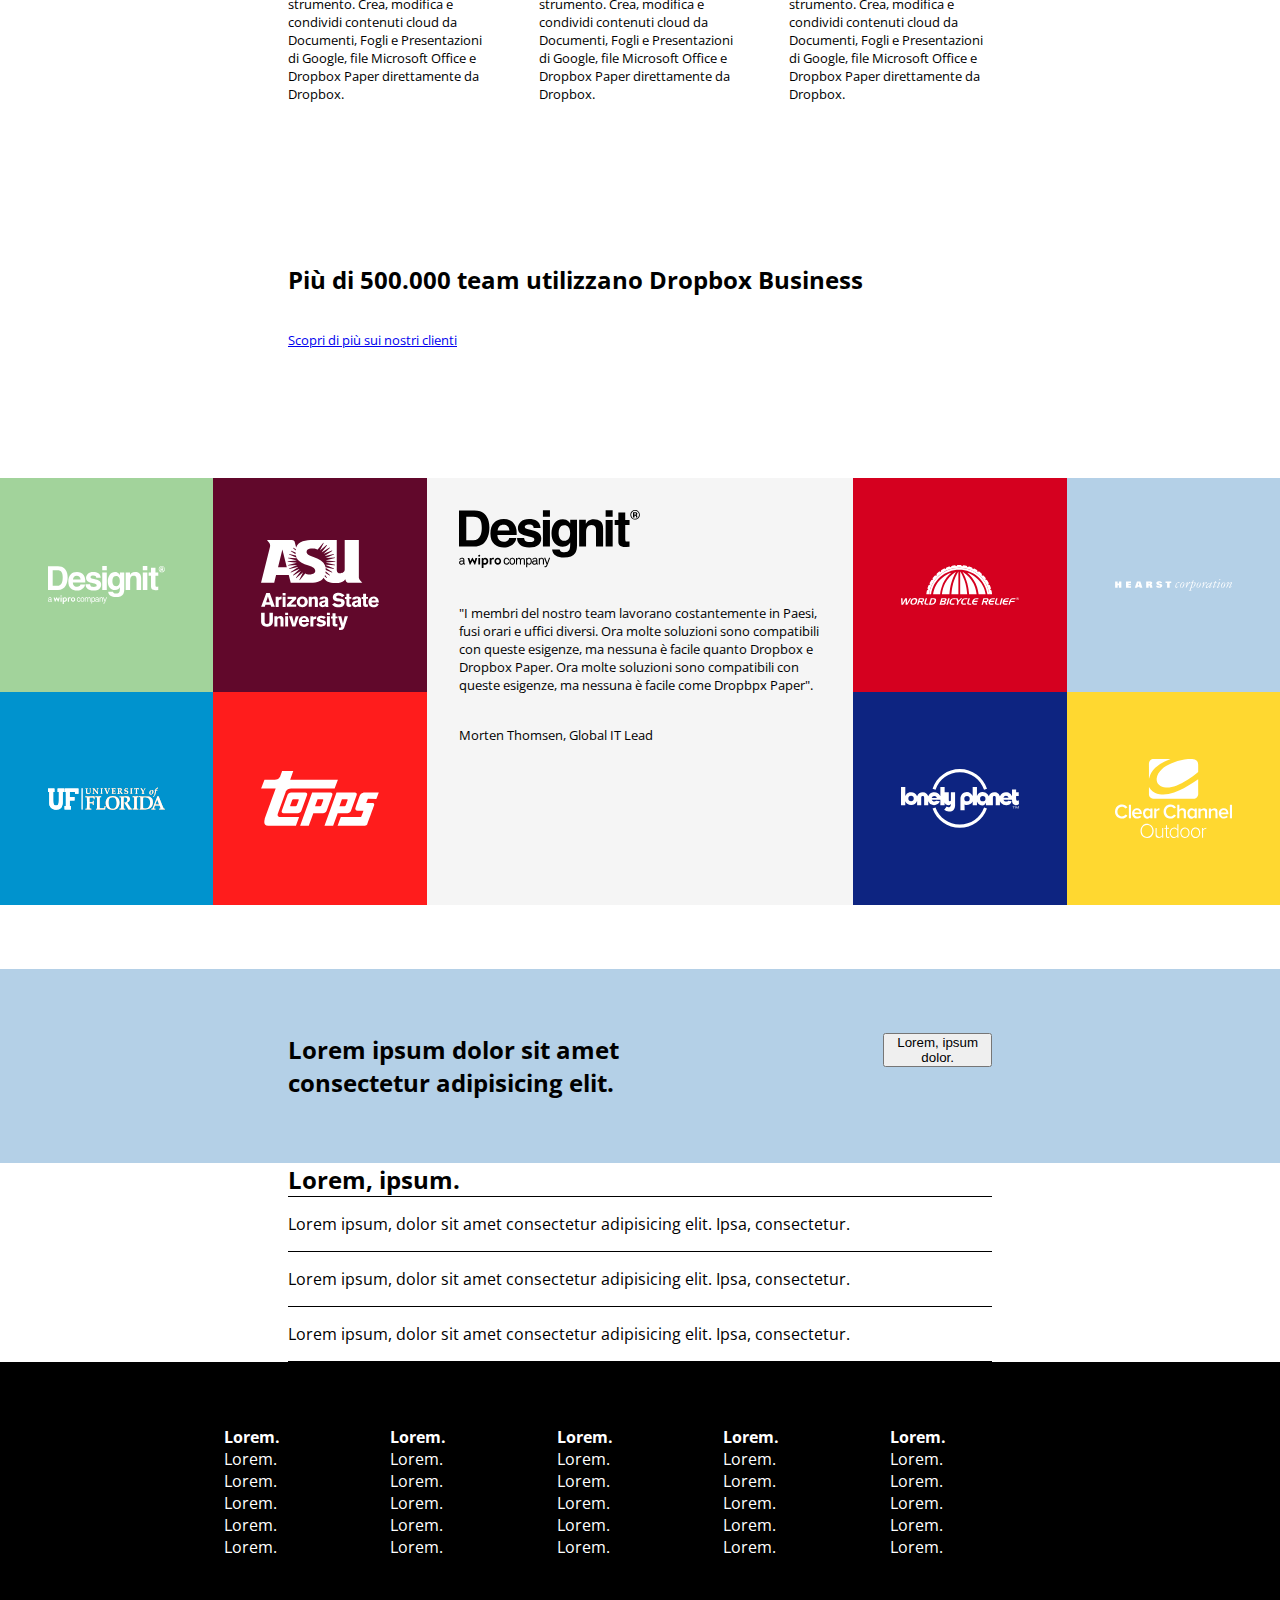
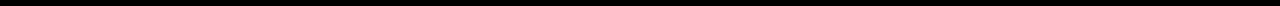
==== commit 23a460aa: "add details in teams section" ====
--- a/index.html
+++ b/index.html
@@ -343,7 +343,7 @@
                             Porta a termine le attività quotidiane con un solo strumento. Crea, modifica e condividi contenuti cloud da Documenti, Fogli e Presentazioni di Google, file Microsoft Office e Dropbox Paper direttamente da Dropbox.
                         </p>
                     </div>
-                    
+
                     <div class="card col-4">
                         <img src="./assets/img/business-feature-security.png" alt="">
                         <h3>Passa di meno da uno strumento all'altro</h3>
@@ -355,55 +355,57 @@
             </div>
         </div>
         <!-- /Dropbox business section -->
+
+        <!-- Teams section -->
         <div class="team p-4">
             <div class="container-s">
-                <h2>Lorem ipsum dolor sit amet consectetur.</h2>
-                <a href="#">Lorem ipsum dolor sit amet.</a>
-            </div>
-        </div>
-
-        <div class="team-logos p-4">
+                <h2>Più di 500.000 team utilizzano Dropbox Business</h2>
+                <a href="#" class="f-size-08">Scopri di più sui nostri clienti</a>
+            </div>
+        </div>
+
+        <div class="teams-logos p-4">
             <div class="container d-flex">
                 <div class="logos-left d-flex wrap">
                     <div>
-                        <img src="./assets/img/designit.svg" alt="">
-                    </div>
-                    <div>
-                        <img src="./assets/img/designit.svg" alt="">
-                    </div>
-                    <div>
-                        <img src="./assets/img/designit.svg" alt="">
-                    </div>
-                    <div>
-                        <img src="./assets/img/designit.svg" alt="">
-                    </div>
-                </div>
-                <div class="logos-center">
+                        <img src="./assets/img/designit.svg" alt="Designit logo">
+                    </div>
+                    <div>
+                        <img src="./assets/img/arizona_state_university.svg" alt="Asu logo">
+                    </div>
+                    <div>
+                        <img src="./assets/img/university_of_florida.svg" alt="UF logo">
+                    </div>
+                    <div>
+                        <img src="./assets/img/topps.svg" alt="Topps logo">
+                    </div>
+                </div>
+                <div class="logos-center f-size-08">
                     <img src="./assets/img/designit.svg" alt="">
                     <p>
-                        Lorem ipsum dolor sit amet consectetur adipisicing elit. Ullam in tempora iusto suscipit vitae,
-                        quia recusandae saepe! Tenetur ipsa corrupti sunt voluptatem, autem excepturi. Harum pariatur
-                        provident culpa corrupti dolor!
+                        "I membri del nostro team lavorano costantemente in Paesi, fusi orari e uffici diversi. Ora molte soluzioni sono compatibili con queste esigenze, ma nessuna è facile quanto Dropbox e Dropbox Paper. Ora molte soluzioni sono compatibili con queste esigenze, ma nessuna è facile come Dropbpx Paper".
                     </p>
-                    <span>Lorem ipsum dolor sit amet.</span>
+                    <div>Morten Thomsen, Global IT Lead</div>
                 </div>
                 <div class="logos-right d-flex wrap">
                     <div>
-                        <img src="./assets/img/designit.svg" alt="">
-                    </div>
-                    <div>
-                        <img src="./assets/img/designit.svg" alt="">
-                    </div>
-                    <div>
-                        <img src="./assets/img/designit.svg" alt="">
-                    </div>
-                    <div>
-                        <img src="./assets/img/designit.svg" alt="">
-                    </div>
-                </div>
-            </div>
-        </div>
-
+                        <img src="./assets/img/world_bicycle_relief.svg" alt="">
+                    </div>
+                    <div>
+                        <img src="./assets/img/hearst_corp.svg" alt="">
+                    </div>
+                    <div>
+                        <img src="./assets/img/lonely_planet.svg" alt="">
+                    </div>
+                    <div>
+                        <img src="./assets/img/clear_channel.svg" alt="">
+                    </div>
+                </div>
+            </div>
+        </div>
+        <!-- /Teams section -->
+
+        
         <div class="free-trial p-4">
             <div class="container-s d-flex">
                 <div>
--- a/assets/css/style.css
+++ b/assets/css/style.css
@@ -251,18 +251,72 @@
     margin:0 -1rem;
 }
 /* #endregion Dropbox business */
+
+/* #region Teams */
+.team h2{
+    padding-bottom: 2rem;
+}
+
 .container > div{
     width: calc(100%/12*4);
 }
-
-.logos-left div{
+.logos-left div, .logos-right div{
     width: 50%;
     padding: 3rem;
-}
-.logos-right div{
+    display: flex;
     width: 50%;
-    padding: 3rem;
-}
+    aspect-ratio: 1;   
+    align-items: center;
+    justify-content: center; 
+}
+.logos-left{
+    & div:nth-child(1){
+        background-color: #A2D39B;
+    }
+    & div:nth-child(2){
+        background-color: #61082B;
+    }
+    & div:nth-child(3){
+        background-color: #0093CE;
+    }
+    & div:nth-child(4){
+        background-color: #FF1C1C;
+    }
+}
+.logos-center{
+    padding: 2rem;
+    background-color: var(--drop-light);
+
+    & img{
+        width: 50%;
+        padding-bottom: 1rem;
+    }
+
+    & p, div{
+        padding: 1rem 0;
+    }
+}
+
+.logos-right{
+    & div:nth-child(1){
+        background-color: #D5001F;
+    }
+    & div:nth-child(2){
+        background-color: #B4D0E7;
+    }
+    & div:nth-child(3){
+        background-color: #0D2481;
+    }
+    & div:nth-child(4){
+        background-color: #FFD830;
+    }
+}
+.logos-left img, .logos-right img{
+        filter: invert(100%);
+}
+
+
+/* #endregion Teams */
 
 .free-trial{
     background-color: var(--drop-primary);
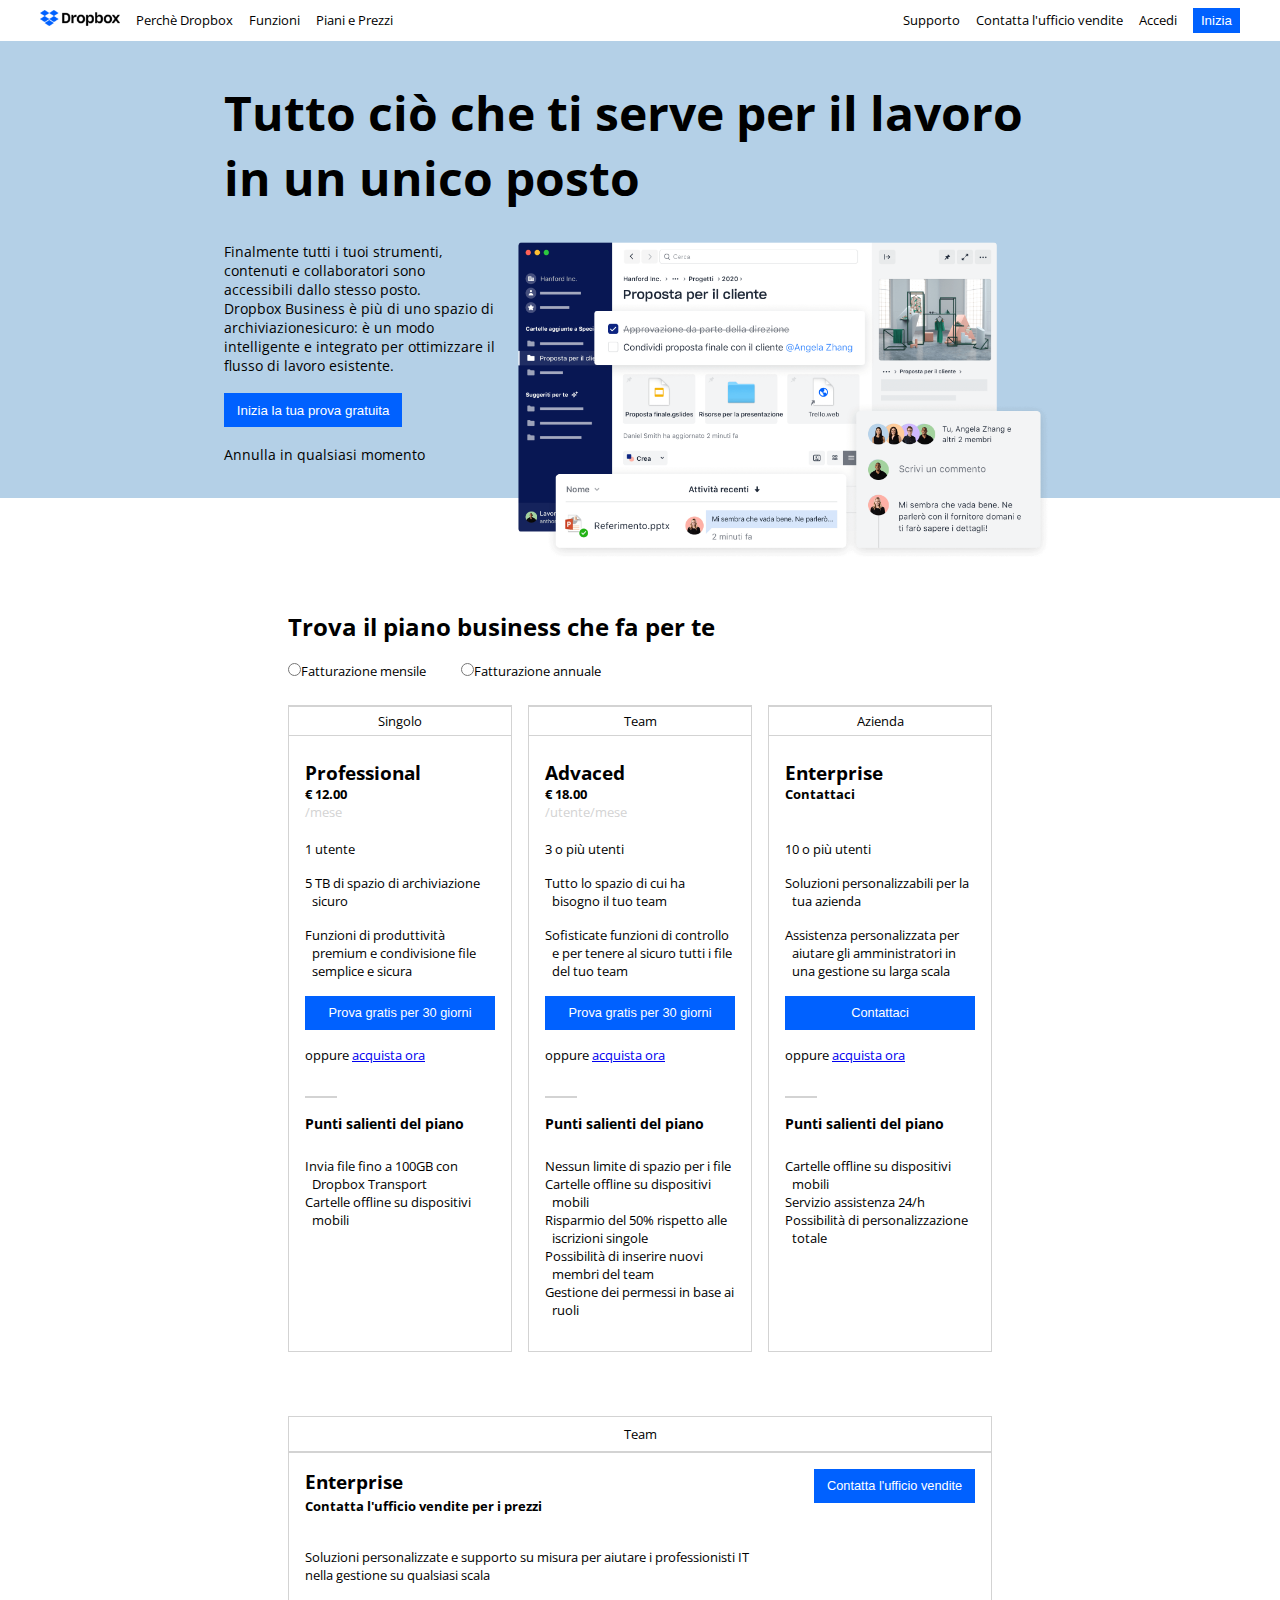
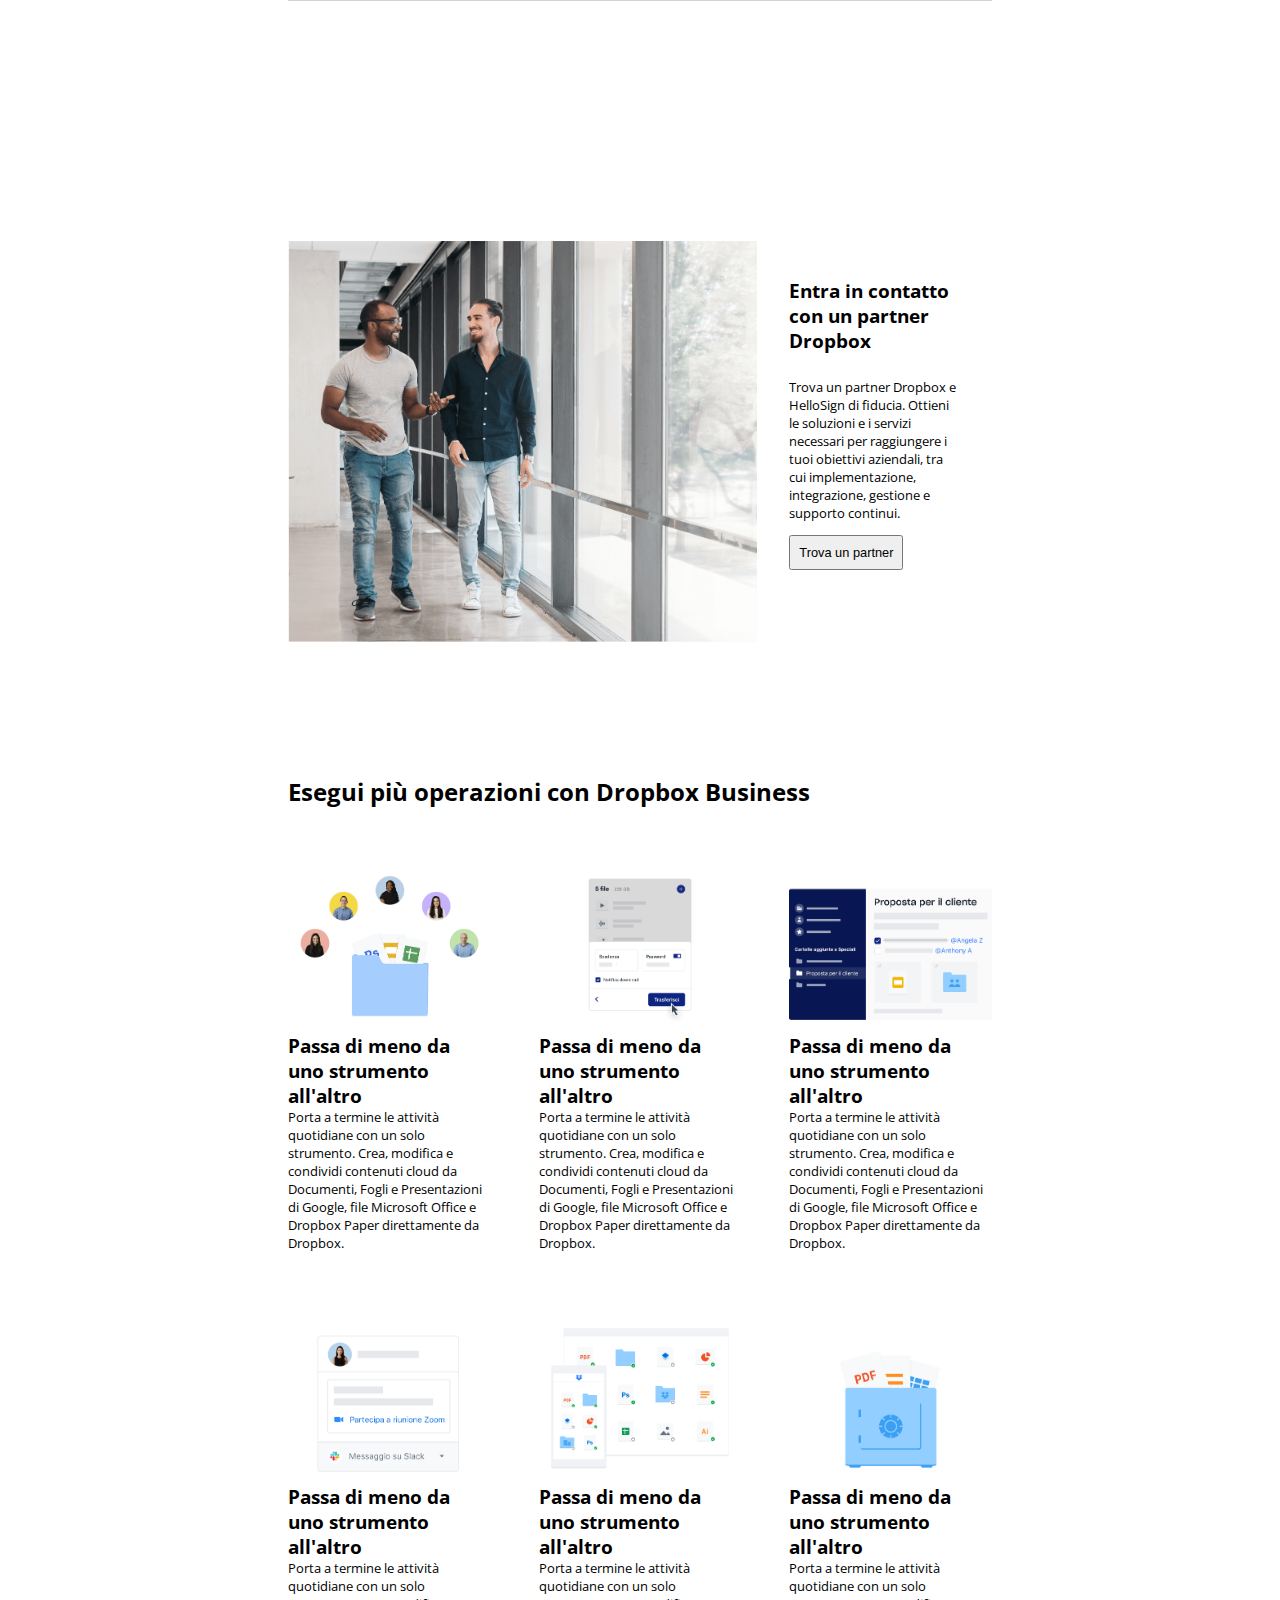
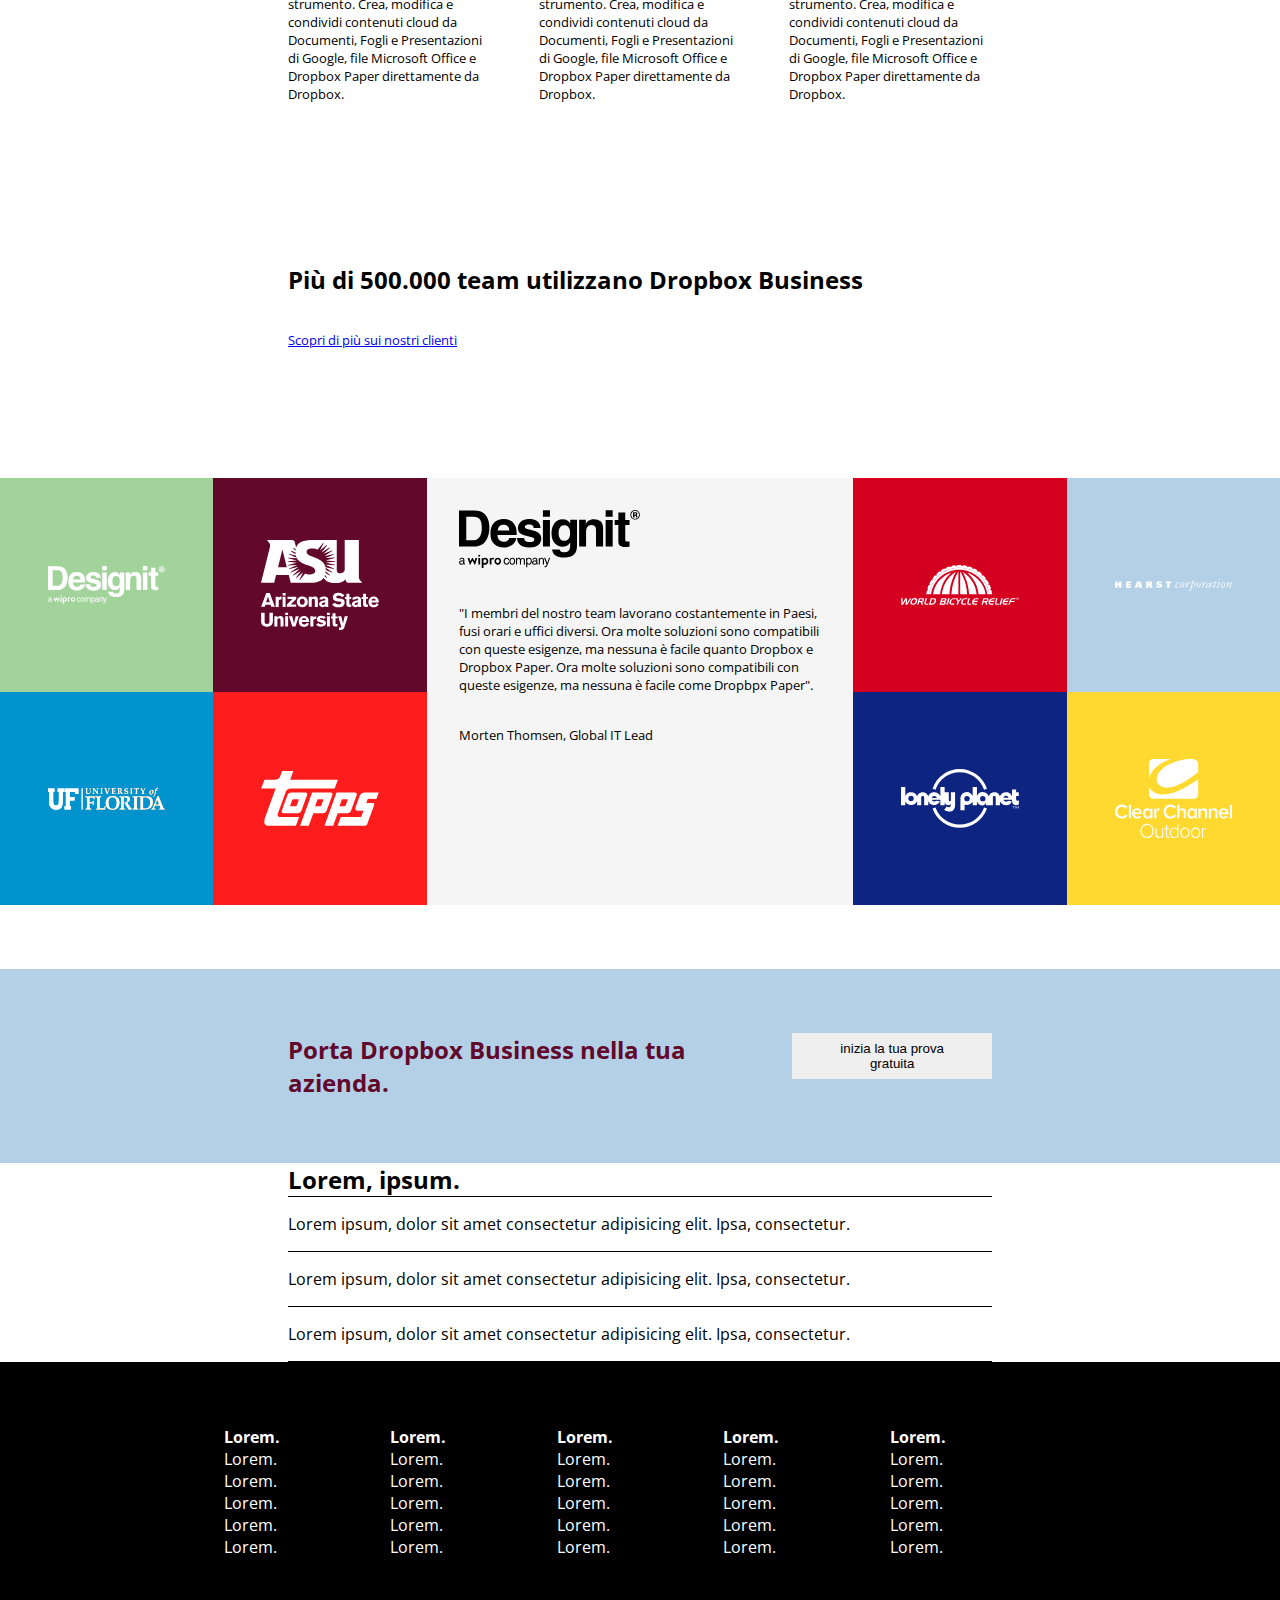
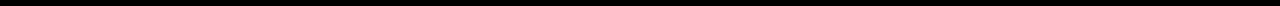
==== commit 6fa6b930: "add details in free trial section" ====
--- a/index.html
+++ b/index.html
@@ -405,20 +405,21 @@
         </div>
         <!-- /Teams section -->
 
-        
+        <!-- Free trial section -->
         <div class="free-trial p-4">
             <div class="container-s d-flex">
                 <div>
-                    <h2>Lorem ipsum dolor sit amet consectetur adipisicing elit.</h2>
+                    <h2>Porta Dropbox Business nella tua azienda.</h2>
                 </div>
                 <div>
                     <button>
-                        Lorem, ipsum dolor.
+                        inizia la tua prova gratuita
                     </button>
                 </div>
             </div>
         </div>
-
+        <!-- /Free trial section -->
+        
         <div class="faq">
             <div class="container-s">
                 <h2>Lorem, ipsum.</h2>
--- a/assets/css/style.css
+++ b/assets/css/style.css
@@ -318,13 +318,21 @@
 
 /* #endregion Teams */
 
+/* #region Free trial */
 .free-trial{
     background-color: var(--drop-primary);
+
+    & button{
+        border: none;
+        padding: 0.5rem 1.5rem;
+    }
 }
 
 .free-trial h2{
     width: 80%;
-}
+    color: #61082B;
+}
+/* #endregion Free trial */
 
 .faq li{
     padding: 1rem 0;
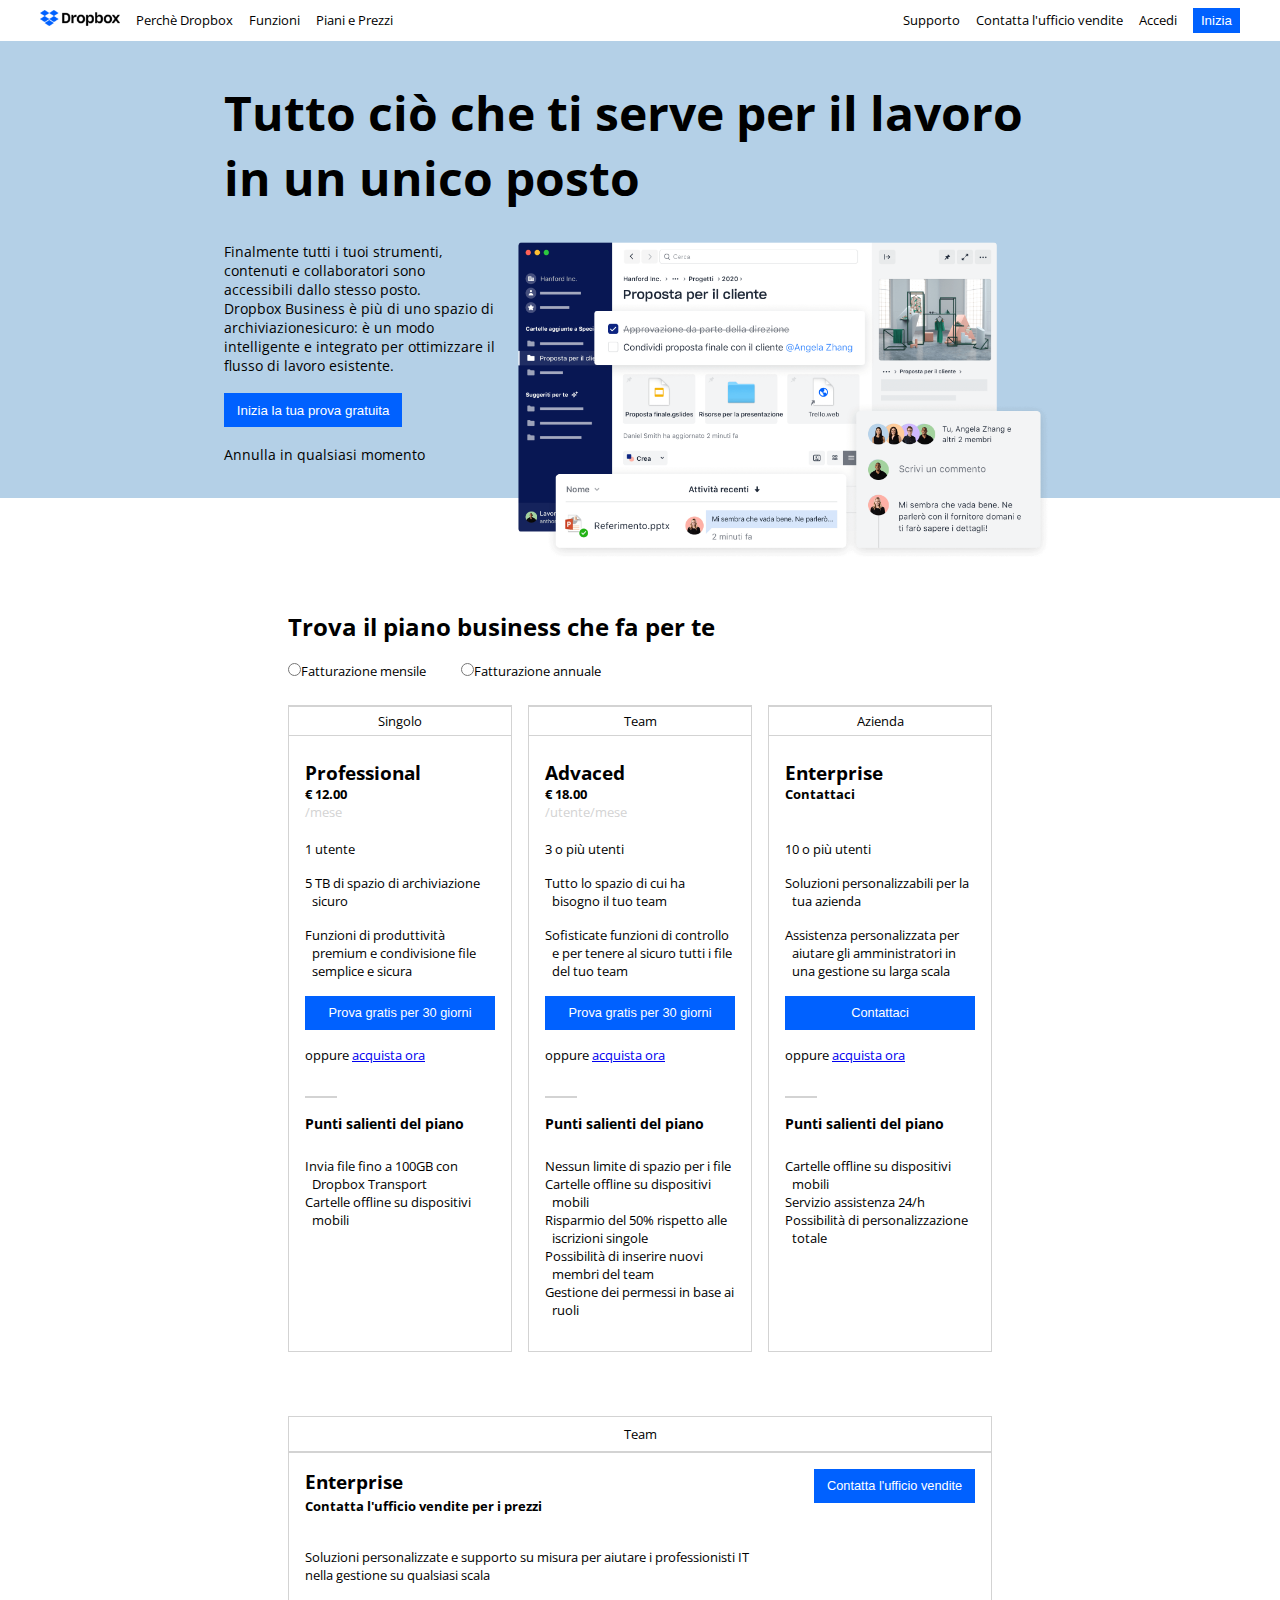
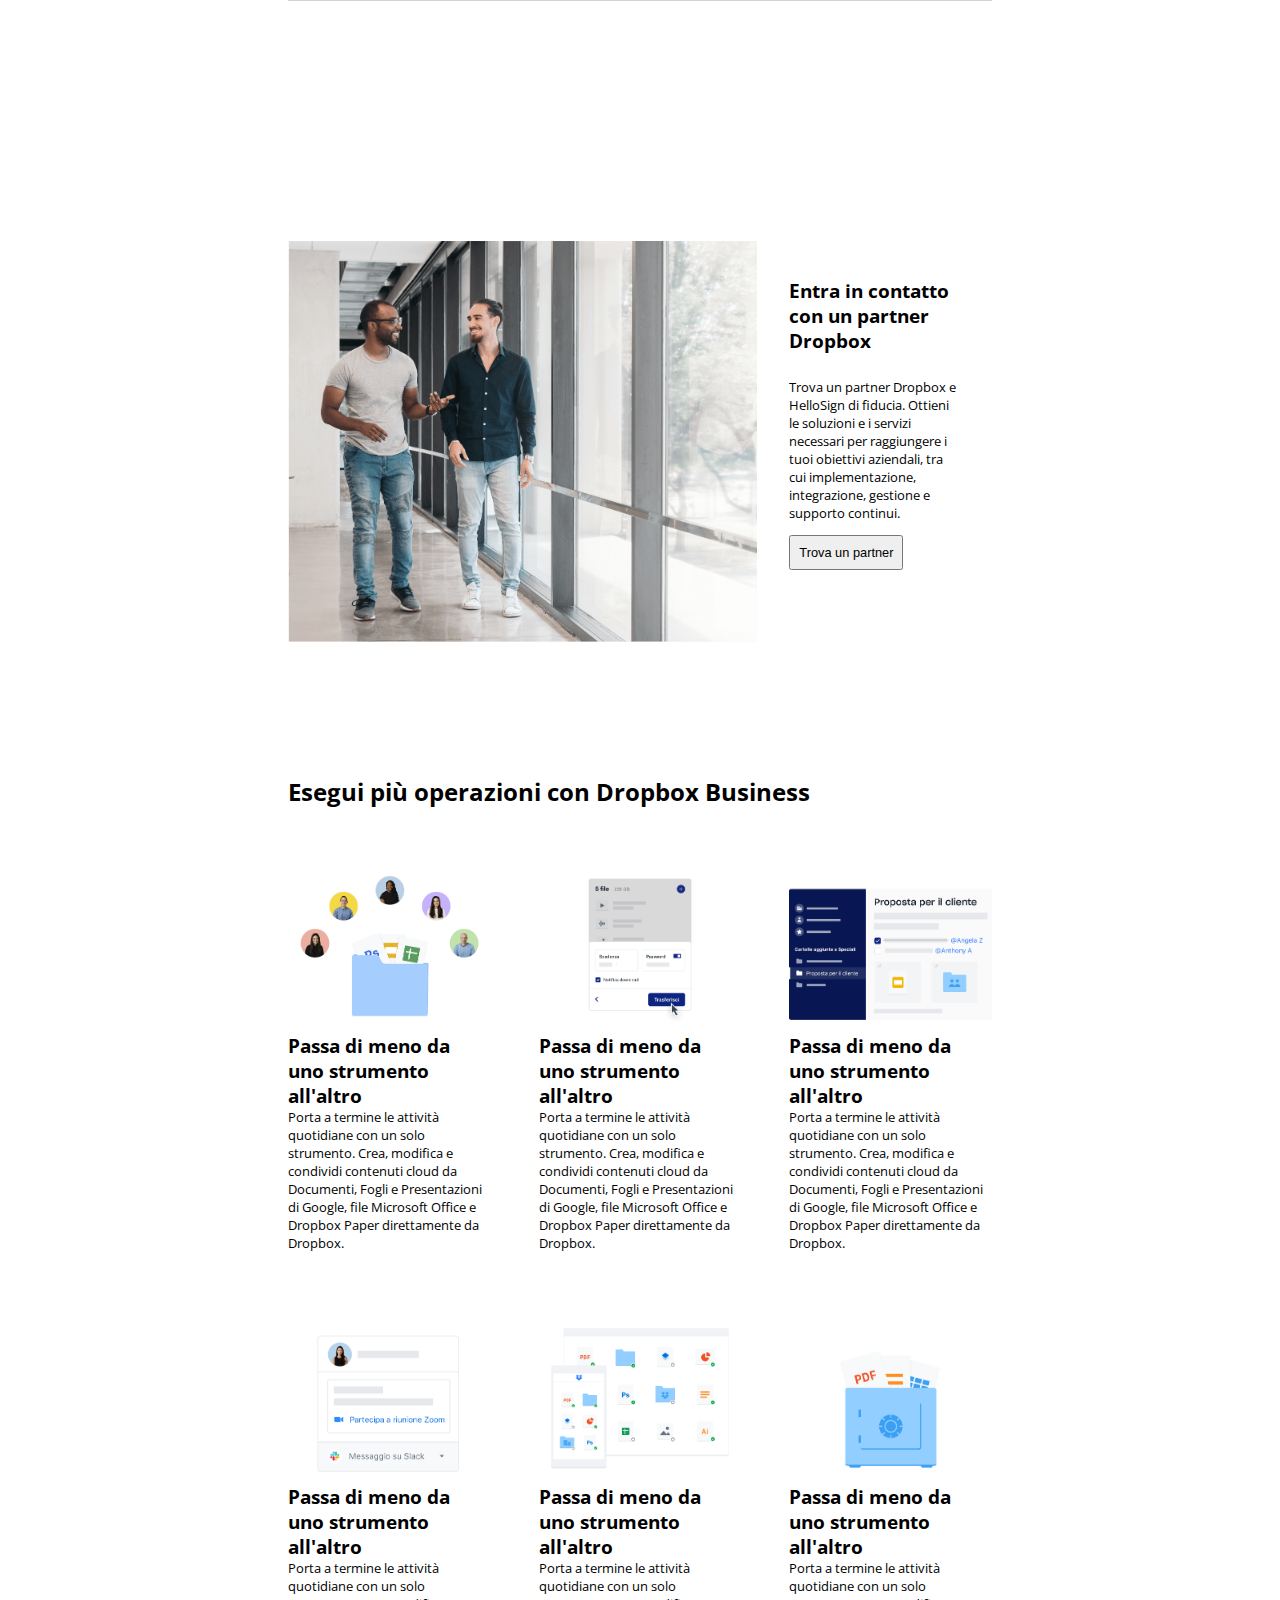
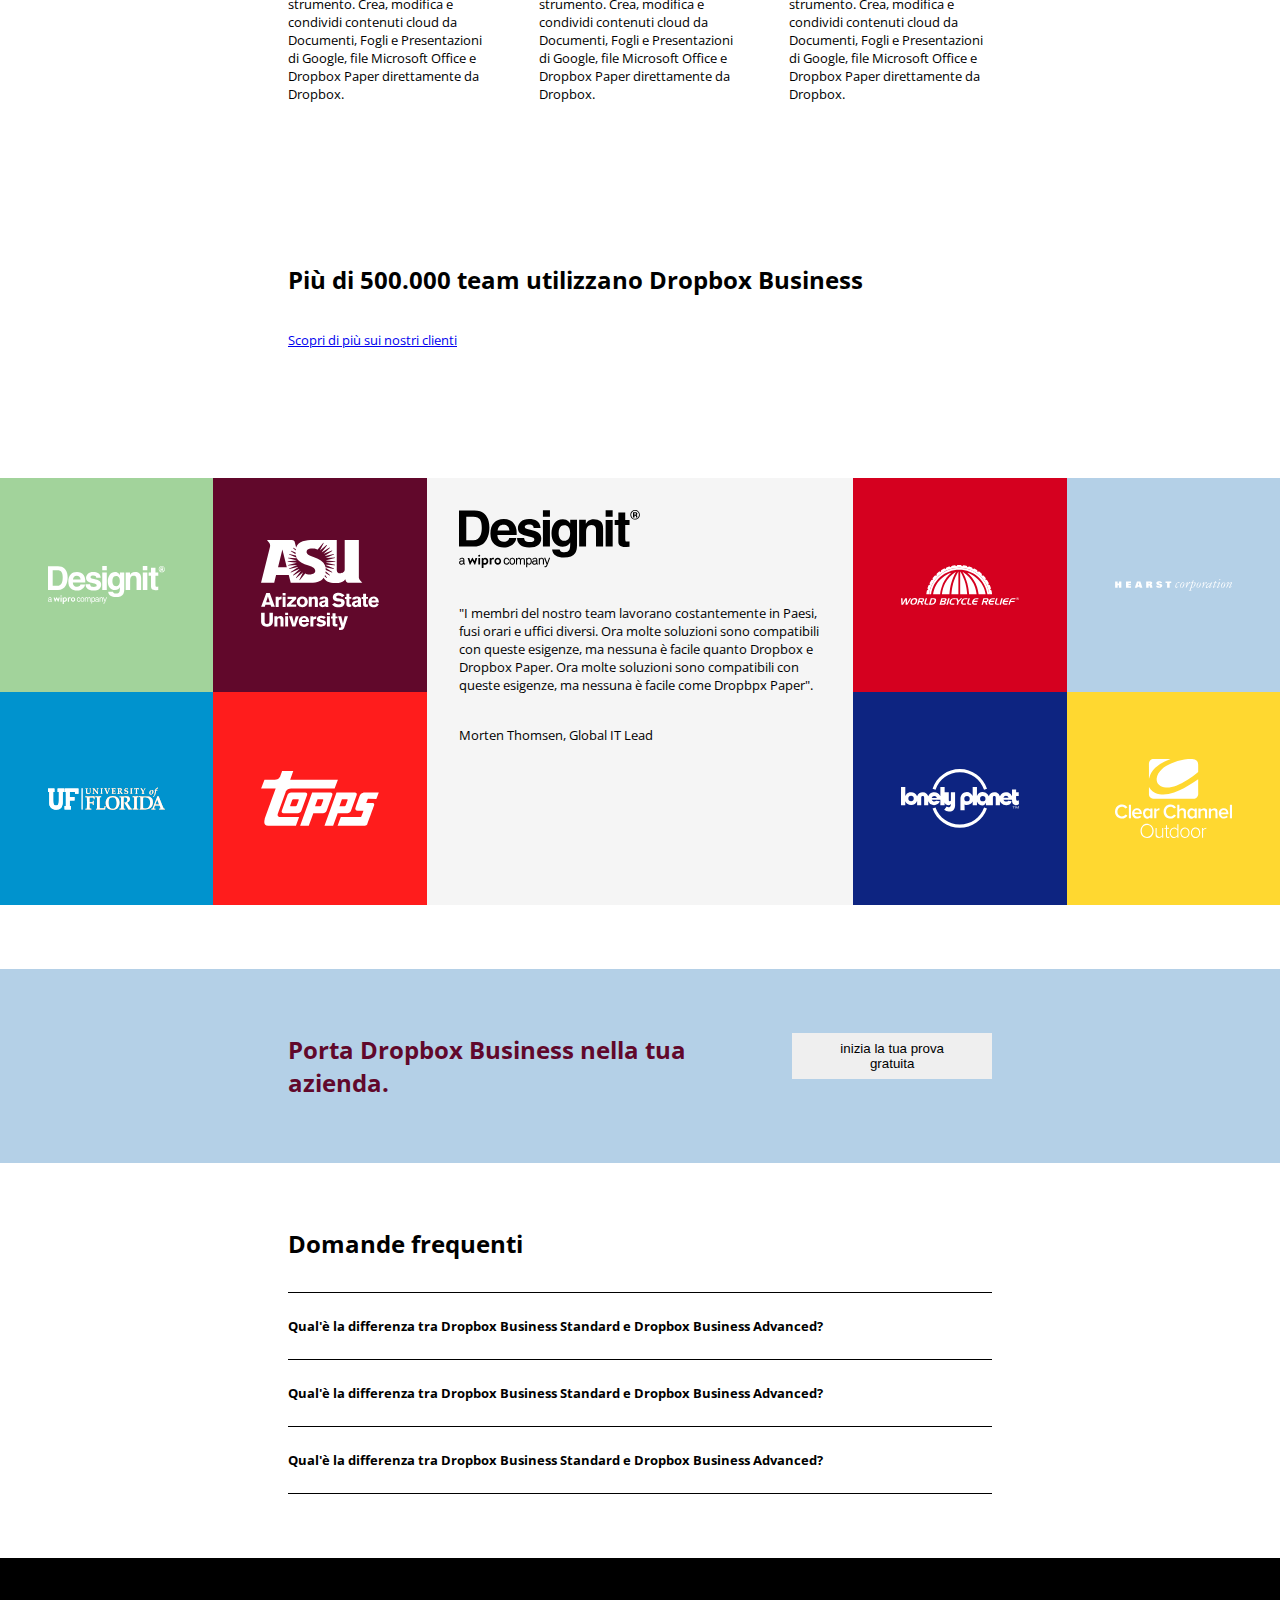
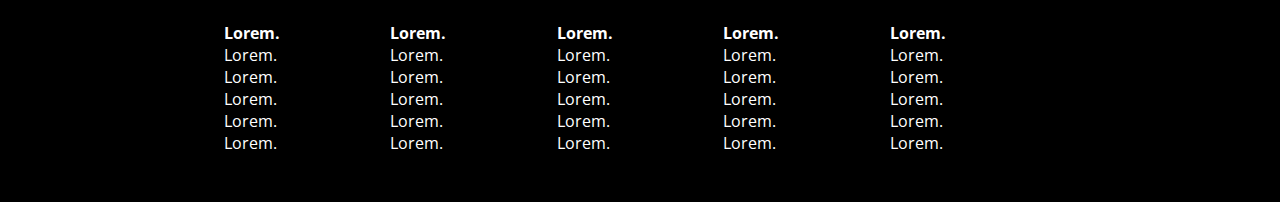
==== commit 439fbb7a: "add details in faq section" ====
--- a/index.html
+++ b/index.html
@@ -419,23 +419,28 @@
             </div>
         </div>
         <!-- /Free trial section -->
-        
-        <div class="faq">
+
+        <!-- FAQ section -->
+        <div class="faq p-4">
             <div class="container-s">
-                <h2>Lorem, ipsum.</h2>
-                <ul>
-                    <li>
-                        Lorem ipsum, dolor sit amet consectetur adipisicing elit. Ipsa, consectetur.
+                <h2>Domande frequenti</h2>
+                <ul class="f-size-08">
+                    <li class="d-flex">
+                        Qual'è la differenza tra Dropbox Business Standard e Dropbox Business Advanced? 
+                        <span><i class="fa-solid fa-angle-down"></i></span>
                     </li>
-                    <li>
-                        Lorem ipsum, dolor sit amet consectetur adipisicing elit. Ipsa, consectetur.
+                    <li class="d-flex">
+                        Qual'è la differenza tra Dropbox Business Standard e Dropbox Business Advanced? 
+                        <i class="fa-solid fa-angle-down"></i>
                     </li>
-                    <li>
-                        Lorem ipsum, dolor sit amet consectetur adipisicing elit. Ipsa, consectetur.
+                    <li class="d-flex">
+                        Qual'è la differenza tra Dropbox Business Standard e Dropbox Business Advanced? 
+                        <i class="fa-solid fa-angle-down"></i>
                     </li>
                 </ul>
             </div>
         </div>
+        <!-- /FAQ section -->
     </main>
     <!-- /.site-main -->
     <footer class="site-footer">
--- a/assets/css/style.css
+++ b/assets/css/style.css
@@ -334,13 +334,22 @@
 }
 /* #endregion Free trial */
 
+/* #region FAQ */
+.faq h2{
+    padding-bottom: 2rem;
+}
 .faq li{
-    padding: 1rem 0;
-}
+    padding: 1.5rem 1.5rem 1.5rem 0;
+    font-weight: bold;
+    justify-content: space-between;
+}
+
 .faq li:first-child, .faq li:last-child{
     border-bottom: 0.5px solid black;
     border-top: 0.5px solid black;
 }
+/* #endregion FAQ */
+
 /* #endregion Main */
 .site-footer{
     background-color: var(--drop-dark);
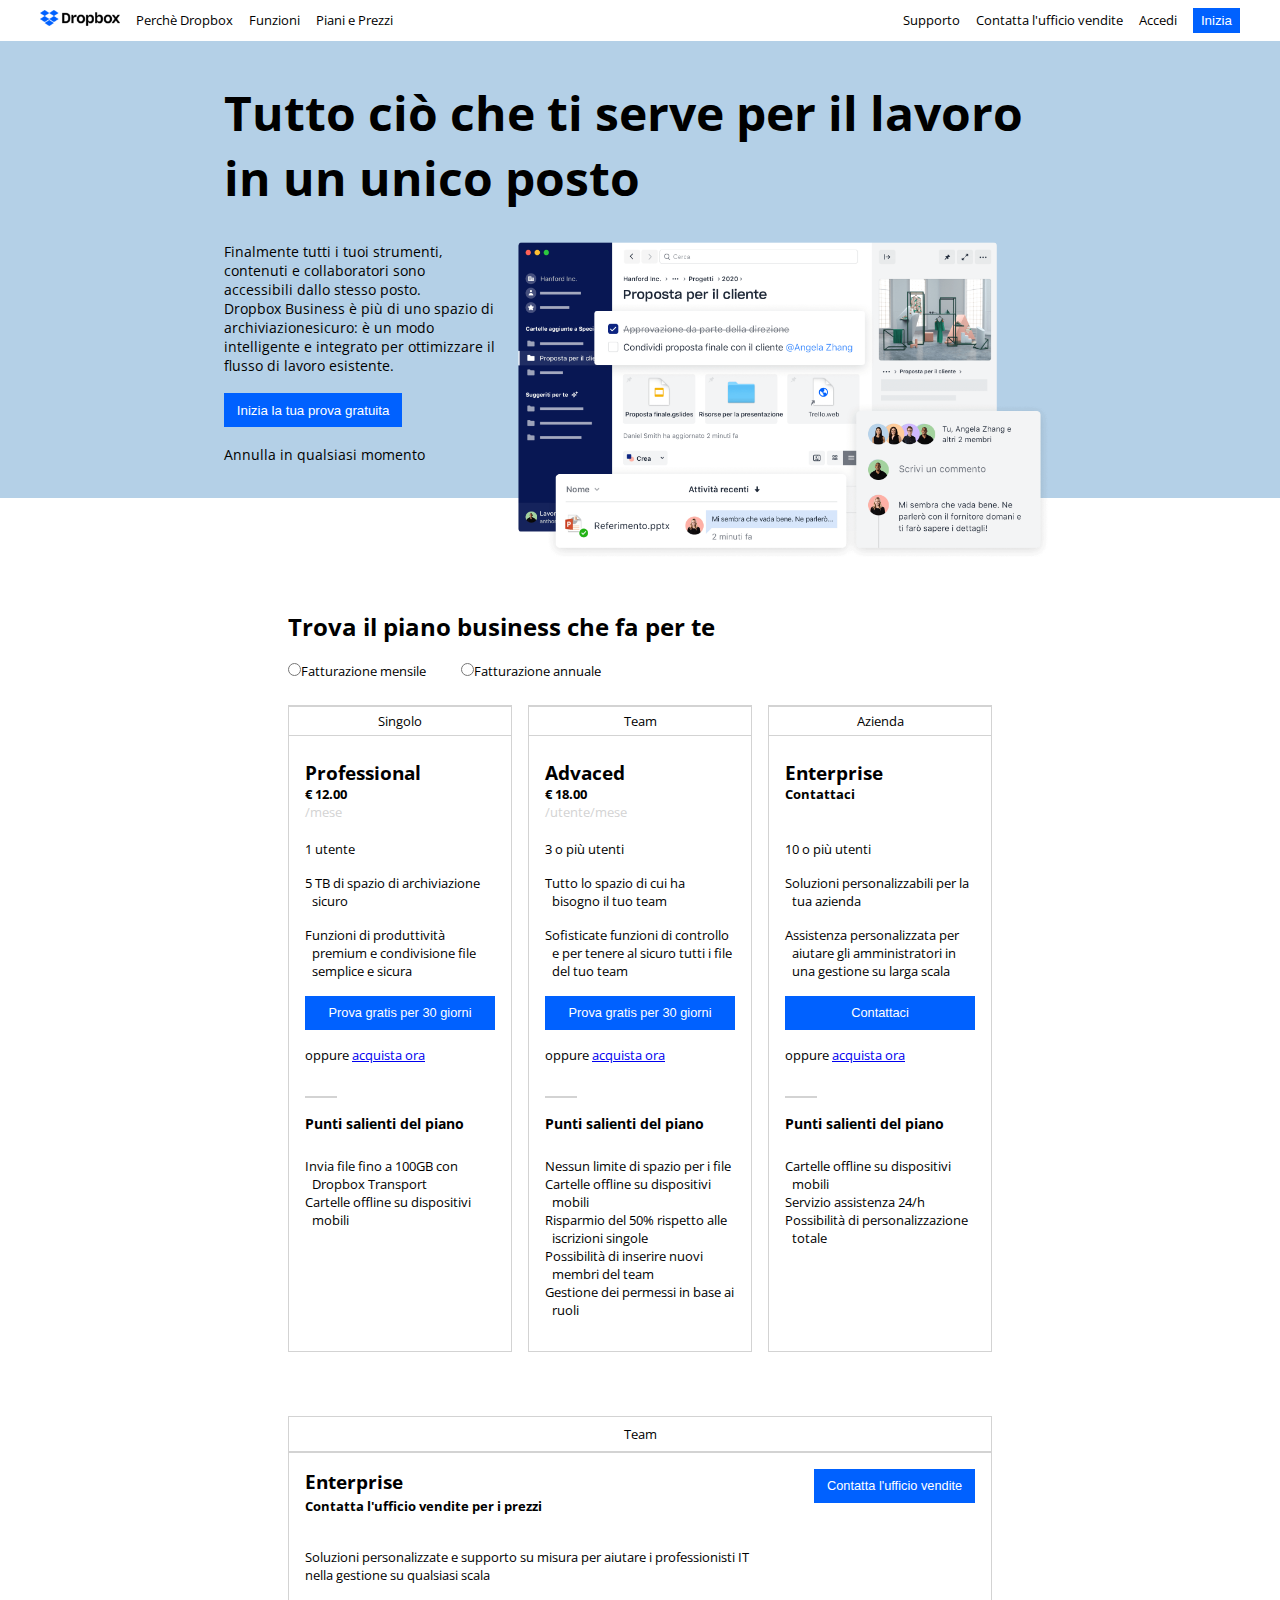
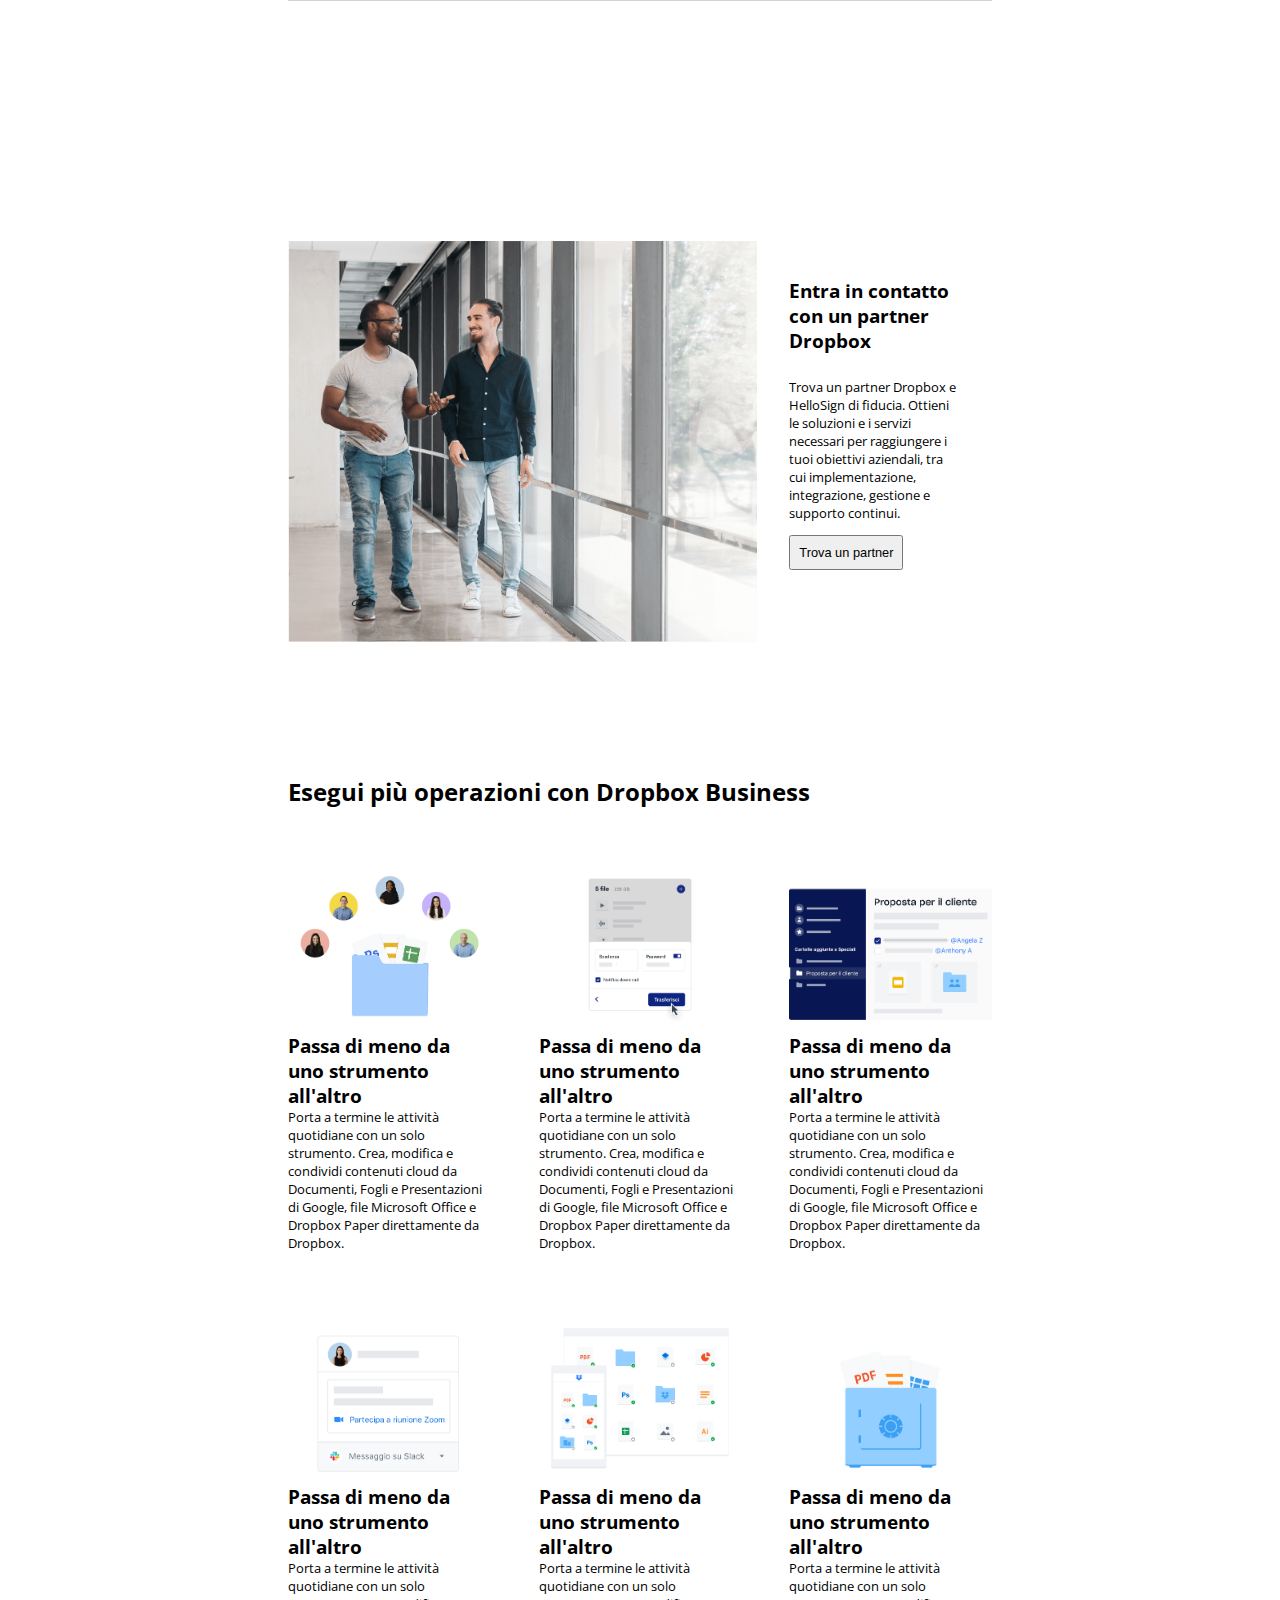
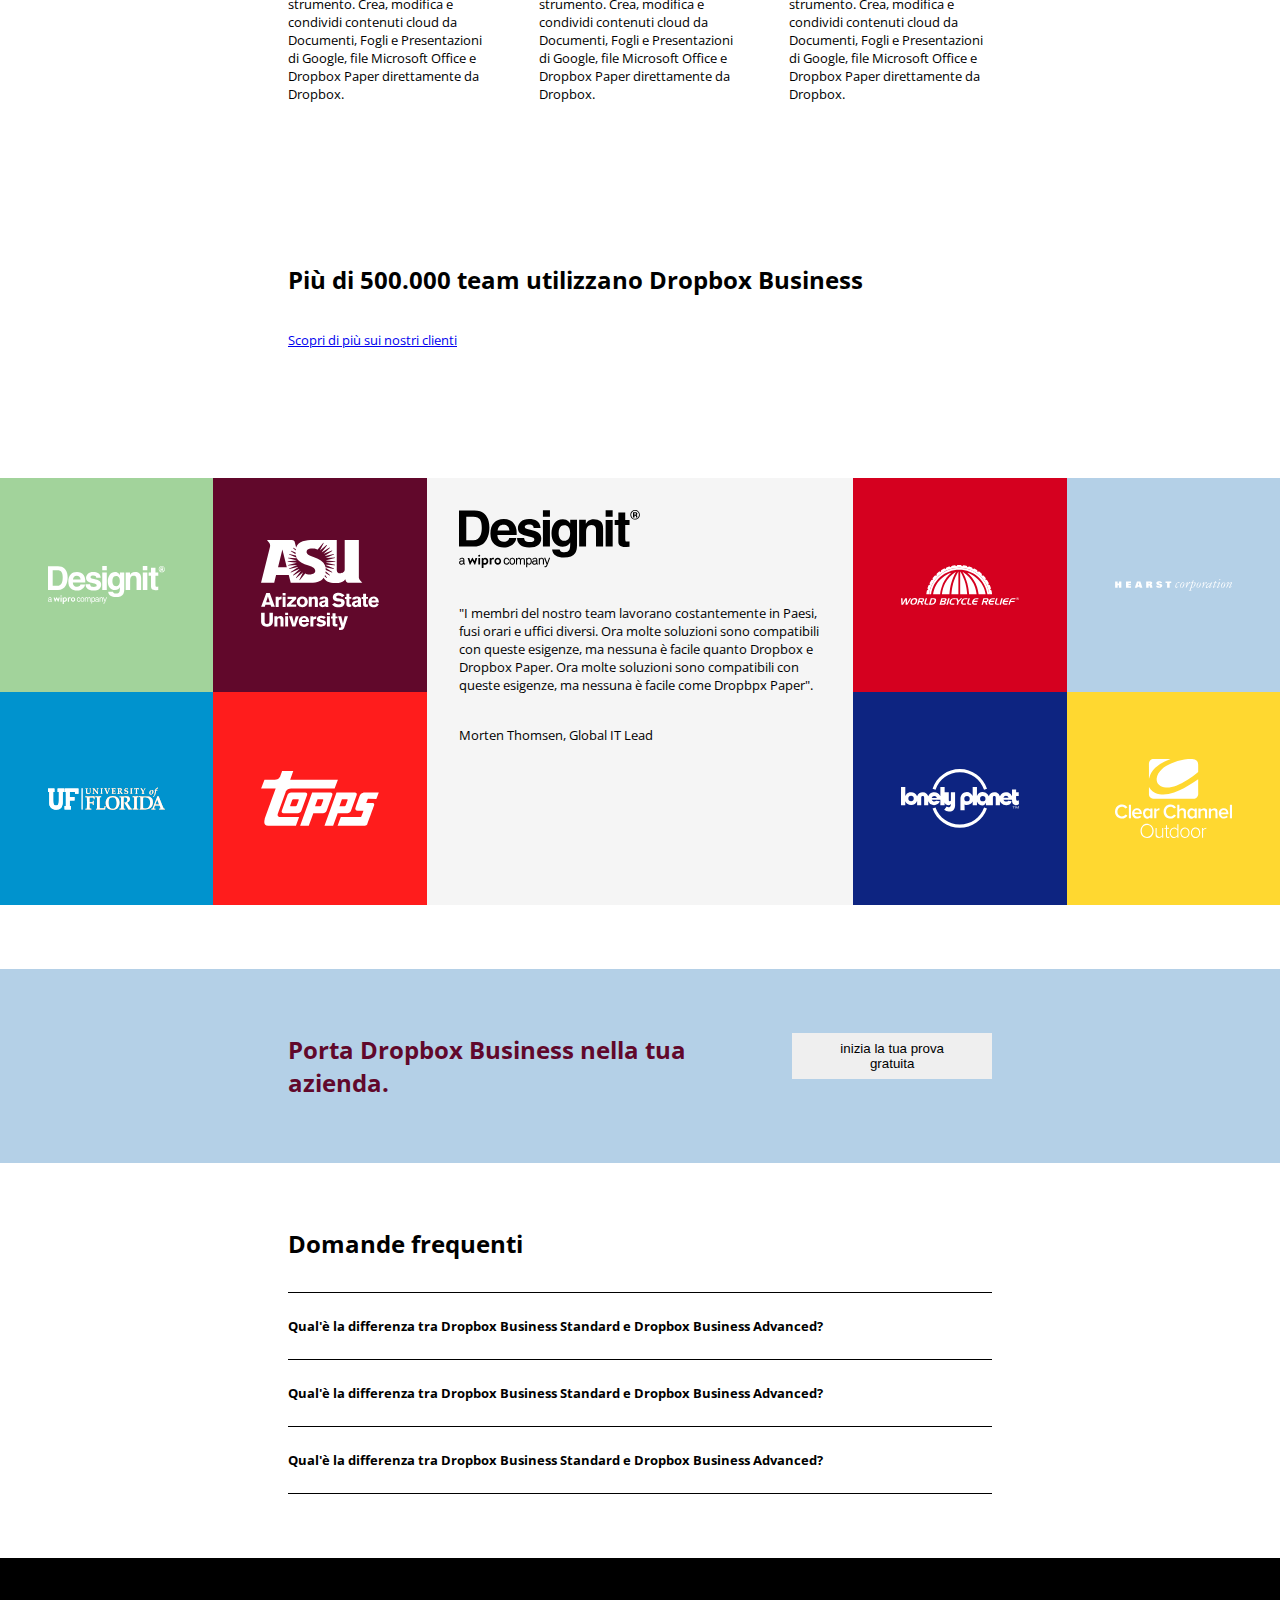
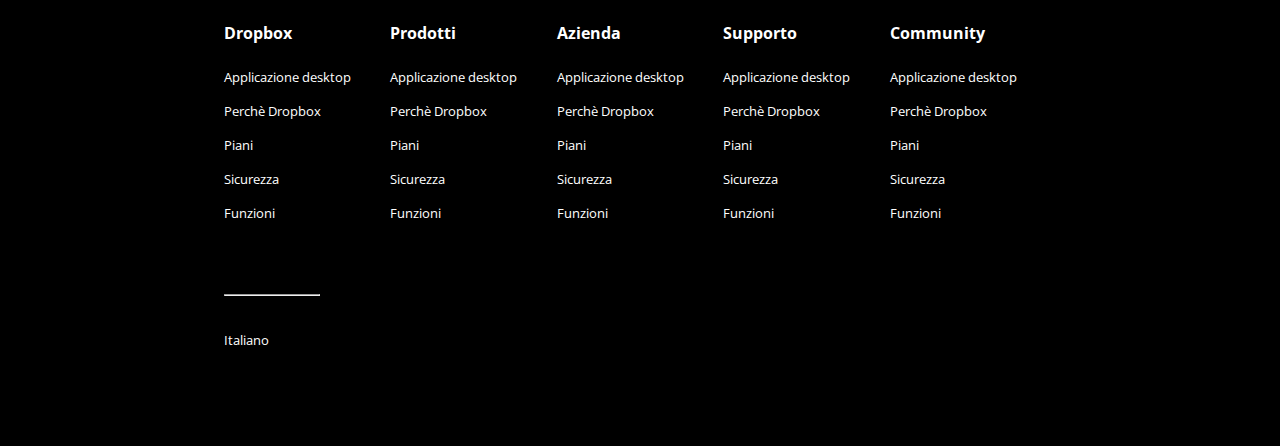
==== commit 3b6fec8e: "add details in footer section" ====
--- a/index.html
+++ b/index.html
@@ -222,7 +222,8 @@
                                     </li>
                                     <li>
                                         <i class="fa-solid fa-share-nodes"></i>
-                                        Assistenza personalizzata per aiutare gli amministratori in una gestione su larga scala
+                                        Assistenza personalizzata per aiutare gli amministratori in una gestione su
+                                        larga scala
                                     </li>
                                 </ul>
                                 <button class="btn f-size-08">Contattaci</button>
@@ -253,26 +254,27 @@
                 </div>
 
                 <div class="sales-office p-4">
-                            <div class="client f-size-08">
-                                <i class="fa-solid fa-building"></i>
-                                Team
-                            </div>
-                            <div class="sales-contact d-flex">
-                                <div>
-                                    <h3>Enterprise</h3>
-                                    <strong class="f-size-08">
-                                        Contatta l'ufficio vendite per i prezzi
-                                    </strong>
-                                    <p class="f-size-08">
-                                        Soluzioni personalizzate e supporto su misura per aiutare i professionisti IT nella gestione su qualsiasi scala
-                                    </p>
-                                </div>
-                                <div>
-                                    <button class="btn f-size-08">Contatta l'ufficio vendite</button>
-                                </div>
-                            </div>
-                        </>
-                   <!--  </div> -->
+                    <div class="client f-size-08">
+                        <i class="fa-solid fa-building"></i>
+                        Team
+                    </div>
+                    <div class="sales-contact d-flex">
+                        <div>
+                            <h3>Enterprise</h3>
+                            <strong class="f-size-08">
+                                Contatta l'ufficio vendite per i prezzi
+                            </strong>
+                            <p class="f-size-08">
+                                Soluzioni personalizzate e supporto su misura per aiutare i professionisti IT nella
+                                gestione su qualsiasi scala
+                            </p>
+                        </div>
+                        <div>
+                            <button class="btn f-size-08">Contatta l'ufficio vendite</button>
+                        </div>
+                    </div>
+                    </>
+                    <!--  </div> -->
                 </div>
             </div>
         </div>
@@ -288,7 +290,9 @@
                     <div class="col-4">
                         <h3>Entra in contatto con un partner Dropbox</h3>
                         <p class="f-size-08">
-                            Trova un partner Dropbox e HelloSign di fiducia. Ottieni le soluzioni e i servizi necessari per raggiungere i tuoi obiettivi aziendali, tra cui implementazione, integrazione, gestione e supporto continui.
+                            Trova un partner Dropbox e HelloSign di fiducia. Ottieni le soluzioni e i servizi necessari
+                            per raggiungere i tuoi obiettivi aziendali, tra cui implementazione, integrazione, gestione
+                            e supporto continui.
                         </p>
                         <button class="f-size-08">
                             Trova un partner
@@ -308,7 +312,9 @@
                         <img src="./assets/img/business-feature-switching-tools.png" alt="">
                         <h3>Passa di meno da uno strumento all'altro</h3>
                         <p class="f-size-08">
-                            Porta a termine le attività quotidiane con un solo strumento. Crea, modifica e condividi contenuti cloud da Documenti, Fogli e Presentazioni di Google, file Microsoft Office e Dropbox Paper direttamente da Dropbox.
+                            Porta a termine le attività quotidiane con un solo strumento. Crea, modifica e condividi
+                            contenuti cloud da Documenti, Fogli e Presentazioni di Google, file Microsoft Office e
+                            Dropbox Paper direttamente da Dropbox.
                         </p>
                     </div>
 
@@ -316,7 +322,9 @@
                         <img src="./assets/img/business-feature-send-files-it.png" alt="">
                         <h3>Passa di meno da uno strumento all'altro</h3>
                         <p class="f-size-08">
-                            Porta a termine le attività quotidiane con un solo strumento. Crea, modifica e condividi contenuti cloud da Documenti, Fogli e Presentazioni di Google, file Microsoft Office e Dropbox Paper direttamente da Dropbox.
+                            Porta a termine le attività quotidiane con un solo strumento. Crea, modifica e condividi
+                            contenuti cloud da Documenti, Fogli e Presentazioni di Google, file Microsoft Office e
+                            Dropbox Paper direttamente da Dropbox.
                         </p>
                     </div>
 
@@ -324,7 +332,9 @@
                         <img src="./assets/img/business-feature-coordinate-it.png" alt="">
                         <h3>Passa di meno da uno strumento all'altro</h3>
                         <p class="f-size-08">
-                            Porta a termine le attività quotidiane con un solo strumento. Crea, modifica e condividi contenuti cloud da Documenti, Fogli e Presentazioni di Google, file Microsoft Office e Dropbox Paper direttamente da Dropbox.
+                            Porta a termine le attività quotidiane con un solo strumento. Crea, modifica e condividi
+                            contenuti cloud da Documenti, Fogli e Presentazioni di Google, file Microsoft Office e
+                            Dropbox Paper direttamente da Dropbox.
                         </p>
                     </div>
 
@@ -332,7 +342,9 @@
                         <img src="./assets/img/business-feature-integrations-it.png" alt="">
                         <h3>Passa di meno da uno strumento all'altro</h3>
                         <p class="f-size-08">
-                            Porta a termine le attività quotidiane con un solo strumento. Crea, modifica e condividi contenuti cloud da Documenti, Fogli e Presentazioni di Google, file Microsoft Office e Dropbox Paper direttamente da Dropbox.
+                            Porta a termine le attività quotidiane con un solo strumento. Crea, modifica e condividi
+                            contenuti cloud da Documenti, Fogli e Presentazioni di Google, file Microsoft Office e
+                            Dropbox Paper direttamente da Dropbox.
                         </p>
                     </div>
 
@@ -340,7 +352,9 @@
                         <img src="./assets/img/business-feature-multi-device.png" alt="">
                         <h3>Passa di meno da uno strumento all'altro</h3>
                         <p class="f-size-08">
-                            Porta a termine le attività quotidiane con un solo strumento. Crea, modifica e condividi contenuti cloud da Documenti, Fogli e Presentazioni di Google, file Microsoft Office e Dropbox Paper direttamente da Dropbox.
+                            Porta a termine le attività quotidiane con un solo strumento. Crea, modifica e condividi
+                            contenuti cloud da Documenti, Fogli e Presentazioni di Google, file Microsoft Office e
+                            Dropbox Paper direttamente da Dropbox.
                         </p>
                     </div>
 
@@ -348,7 +362,9 @@
                         <img src="./assets/img/business-feature-security.png" alt="">
                         <h3>Passa di meno da uno strumento all'altro</h3>
                         <p class="f-size-08">
-                            Porta a termine le attività quotidiane con un solo strumento. Crea, modifica e condividi contenuti cloud da Documenti, Fogli e Presentazioni di Google, file Microsoft Office e Dropbox Paper direttamente da Dropbox.
+                            Porta a termine le attività quotidiane con un solo strumento. Crea, modifica e condividi
+                            contenuti cloud da Documenti, Fogli e Presentazioni di Google, file Microsoft Office e
+                            Dropbox Paper direttamente da Dropbox.
                         </p>
                     </div>
                 </div>
@@ -383,7 +399,10 @@
                 <div class="logos-center f-size-08">
                     <img src="./assets/img/designit.svg" alt="">
                     <p>
-                        "I membri del nostro team lavorano costantemente in Paesi, fusi orari e uffici diversi. Ora molte soluzioni sono compatibili con queste esigenze, ma nessuna è facile quanto Dropbox e Dropbox Paper. Ora molte soluzioni sono compatibili con queste esigenze, ma nessuna è facile come Dropbpx Paper".
+                        "I membri del nostro team lavorano costantemente in Paesi, fusi orari e uffici diversi. Ora
+                        molte soluzioni sono compatibili con queste esigenze, ma nessuna è facile quanto Dropbox e
+                        Dropbox Paper. Ora molte soluzioni sono compatibili con queste esigenze, ma nessuna è facile
+                        come Dropbpx Paper".
                     </p>
                     <div>Morten Thomsen, Global IT Lead</div>
                 </div>
@@ -426,15 +445,15 @@
                 <h2>Domande frequenti</h2>
                 <ul class="f-size-08">
                     <li class="d-flex">
-                        Qual'è la differenza tra Dropbox Business Standard e Dropbox Business Advanced? 
+                        Qual'è la differenza tra Dropbox Business Standard e Dropbox Business Advanced?
                         <span><i class="fa-solid fa-angle-down"></i></span>
                     </li>
                     <li class="d-flex">
-                        Qual'è la differenza tra Dropbox Business Standard e Dropbox Business Advanced? 
+                        Qual'è la differenza tra Dropbox Business Standard e Dropbox Business Advanced?
                         <i class="fa-solid fa-angle-down"></i>
                     </li>
                     <li class="d-flex">
-                        Qual'è la differenza tra Dropbox Business Standard e Dropbox Business Advanced? 
+                        Qual'è la differenza tra Dropbox Business Standard e Dropbox Business Advanced?
                         <i class="fa-solid fa-angle-down"></i>
                     </li>
                 </ul>
@@ -443,57 +462,71 @@
         <!-- /FAQ section -->
     </main>
     <!-- /.site-main -->
+
+    <!-- site-footer -->
     <footer class="site-footer">
-        <div class="container-l d-flex">
-            <div>
-                <h4>Lorem.</h4>
-                <ul>
-                    <li>Lorem.</li>
-                    <li>Lorem.</li>
-                    <li>Lorem.</li>
-                    <li>Lorem.</li>
-                    <li>Lorem.</li>
-                </ul>
-            </div>
-            <div>
-                <h4>Lorem.</h4>
-                <ul>
-                    <li>Lorem.</li>
-                    <li>Lorem.</li>
-                    <li>Lorem.</li>
-                    <li>Lorem.</li>
-                    <li>Lorem.</li>
-                </ul>
-            </div>
-            <div>
-                <h4>Lorem.</h4>
-                <ul>
-                    <li>Lorem.</li>
-                    <li>Lorem.</li>
-                    <li>Lorem.</li>
-                    <li>Lorem.</li>
-                    <li>Lorem.</li>
-                </ul>
-            </div>
-            <div>
-                <h4>Lorem.</h4>
-                <ul>
-                    <li>Lorem.</li>
-                    <li>Lorem.</li>
-                    <li>Lorem.</li>
-                    <li>Lorem.</li>
-                    <li>Lorem.</li>
-                </ul>
-            </div>
-            <div>
-                <h4>Lorem.</h4>
-                <ul>
-                    <li>Lorem.</li>
-                    <li>Lorem.</li>
-                    <li>Lorem.</li>
-                    <li>Lorem.</li>
-                    <li>Lorem.</li>
-                </ul>
+        <!-- Top footer section -->
+        <div class="top-footer">
+            <div class="container-l d-flex">
+                <div>
+                    <h4>Dropbox</h4>
+                    <ul class="f-size-08">
+                        <li>Applicazione desktop</li>
+                        <li>Perchè Dropbox</li>
+                        <li>Piani</li>
+                        <li>Sicurezza</li>
+                        <li>Funzioni</li>
+                    </ul>
+                </div>
+                <div>
+                    <h4>Prodotti</h4>
+                    <ul class="f-size-08">
+                        <li>Applicazione desktop</li>
+                        <li>Perchè Dropbox</li>
+                        <li>Piani</li>
+                        <li>Sicurezza</li>
+                        <li>Funzioni</li>
+                    </ul>
+                </div>
+                <div>
+                    <h4>Azienda</h4>
+                    <ul class="f-size-08">
+                        <li>Applicazione desktop</li>
+                        <li>Perchè Dropbox</li>
+                        <li>Piani</li>
+                        <li>Sicurezza</li>
+                        <li>Funzioni</li>
+                    </ul>
+                </div>
+                <div>
+                    <h4>Supporto</h4>
+                    <ul class="f-size-08">
+                        <li>Applicazione desktop</li>
+                        <li>Perchè Dropbox</li>
+                        <li>Piani</li>
+                        <li>Sicurezza</li>
+                        <li>Funzioni</li>
+                    </ul>
+                </div>
+                <div>
+                    <h4>Community</h4>
+                    <ul class="f-size-08">
+                        <li>Applicazione desktop</li>
+                        <li>Perchè Dropbox</li>
+                        <li>Piani</li>
+                        <li>Sicurezza</li>
+                        <li>Funzioni</li>
+                    </ul>
+                </div>
+            </div>
+        </div>
+        <!-- Bottom footer section -->
+        <div class="bottom-footer">
+            <div class="container-l">
+                <hr>
+                <i class="fa-solid fa-earth-americas" style="color: #ffffff;"></i>
+                <span class="f-size-08">Italiano</span>
+                <i class="fa-solid fa-caret-up" style="color: #ffffff;"></i>
             </div>
         </div>
     </footer>
--- a/assets/css/style.css
+++ b/assets/css/style.css
@@ -5,99 +5,113 @@
 }
 
 /* #region Color Palette */
-:root{
+:root {
     --drop-primary: #B4D0E7;
     --drop-btn: #0061FF;
     --drop-dark: #000000;
     --drop-lighter: #FFFFFF;
     --drop-light: #F5F5F5;
 }
+
 /* #endregion Color Palette */
 
 /* #region Common */
-body{
+body {
     font-family: 'Open Sans', sans-serif;
 }
 
-ul{
+ul {
     list-style: none;
 }
-img{
+
+img {
     width: 100%;
 }
+
 /* #endregion Common */
 
 /* #region Utilities */
-.f-size-08{
+.f-size-08 {
     font-size: 0.8rem;
 }
-.d-flex{
+
+.d-flex {
     display: flex;
 }
 
-.container-l{
+.container-l {
     width: 65%;
-    margin: auto;
-}
-.container-s{
-    width:55%;
-    /* background-color: red; */
-    margin:auto;
-}
-.btn{
+    margin: 0 auto;
+}
+
+.container-s {
+    width: 55%;
+    margin: 0 auto;
+}
+
+.btn {
     padding: 0.6rem 0.8rem;
     border: none;
     background-color: var(--drop-btn);
     color: var(--drop-lighter);
 }
-.p-4{
+
+.p-4 {
     padding: 4rem 0;
 }
 
-.wrap{
+.wrap {
     flex-wrap: wrap;
 }
+
 /* #endregion Utilities */
 
 /* #region Header */
-.site-header{
+.site-header {
     background-color: var(--drop-lighter);
     font-size: small;
     position: fixed;
     z-index: 1000;
-    width:100%;
-}
-
-.site-header nav{
+    width: 100%;
+}
+
+.site-header nav {
     width: 95%;
     margin: auto;
 }
-nav > div{
-    width:50%;
+
+nav>div {
+    width: 50%;
     flex-grow: 1;
 }
 
-.left-header, .right-header{
+.left-header,
+.right-header {
     align-items: center;
 }
 
-.left-header > div{
+.left-header>div {
     width: 6rem;
 }
-.left-header li, .left-header > div, .right-header li, .right-header > div{
+
+.left-header li,
+.left-header>div,
+.right-header li,
+.right-header>div {
     padding: 0.5rem;
 }
 
-.right-header{
+.right-header {
     justify-content: end;
 }
 
-.right-header button{
+.right-header button {
     padding: 0.3rem 0.5rem;
     border: none;
     background-color: var(--drop-btn);
     color: var(--drop-lighter);
 }
+
 /* #endregion Header */
 
 /* #region Main */
@@ -108,256 +122,317 @@
     padding-top: 5rem;
 }
 
-.jumbotron h1{
+.jumbotron h1 {
     font-size: 3rem;
     padding-bottom: 2rem;
 }
 
-.jumbotron .d-flex>div:last-child{
+.jumbotron .d-flex>div:last-child {
     margin-bottom: -4rem;
 }
-.jumbotron .d-flex>div:first-child{
+
+.jumbotron .d-flex>div:first-child {
     flex-direction: column;
     justify-content: space-between;
     font-size: 0.9rem;
 }
-.jumbotron button{
+
+.jumbotron button {
     width: fit-content;
 }
 
-.jumbotron i{
+.jumbotron i {
     font-size: 2rem;
     padding-bottom: 1rem;
 }
+
 /* #endregion Jumbotron */
 
 /* #region Business Plan */
-.plan-business{
-    padding:7rem 0;
-}
-.plan-business h2{
+.plan-business {
+    padding: 7rem 0;
+}
+
+.plan-business h2 {
     padding-bottom: 1rem;
 }
-.plan-business .container-s>span{
+
+.plan-business .container-s>span {
     padding-right: 2rem;
 }
-.row{
+
+.row {
     justify-content: space-between;
     flex-wrap: wrap;
     padding-top: 1.5rem;
 }
 
-.col{
+.col {
     width: 14rem;
     border: 1px solid lightgray;
 }
 
-.col >div:first-child{
+.col>div:first-child {
     padding: 0.3rem 0;
     text-align: center;
-    border-top: 1px solid lightgray ;
-    border-bottom: 1px solid lightgray ;
-}
-
-.plan-info{
+    border-top: 1px solid lightgray;
+    border-bottom: 1px solid lightgray;
+}
+
+.plan-info {
     padding: 1.5rem 1rem;
 }
-.plan-info-top{
+
+.plan-info-top {
     height: 4rem;
 }
-.plan-info-top > ul > li:nth-child(2){
+
+.plan-info-top>ul>li:nth-child(2) {
     color: lightgray;
 }
 
-.plan-info-middle ul, .plan-info-bottom ul{
+.plan-info-middle ul,
+.plan-info-bottom ul {
     padding: 0.5rem 0;
     padding-left: 7px;
     text-indent: -7px;
 }
 
-.plan-info-middle li{
+.plan-info-middle li {
     padding: 0.5rem 0;
 }
 
-.plan-info-middle .btn{
+.plan-info-middle .btn {
     width: 100%;
 }
-.plan-info-middle>div:last-child{
+
+.plan-info-middle>div:last-child {
     padding: 1rem 0;
 }
 
-.plan-info-bottom{
+.plan-info-bottom {
     padding-top: 1rem;
 }
 
-.plan-info-bottom hr{
+.plan-info-bottom hr {
     width: 2rem;
     border: 1px solid lightgray;
 }
 
-.plan-info-bottom h4{
+.plan-info-bottom h4 {
     padding: 1rem 0;
     font-size: 0.9rem;
 }
+
 /* #region Sales office */
 
-.sales-office >*{
+.sales-office>* {
     border: 1px solid lightgray;
 }
 
-.client{
+.client {
     text-align: center;
     padding: 0.5rem 0;
 }
-.sales-contact{
+
+.sales-contact {
     padding: 1rem;
 }
-.sales-contact > div:first-child{
+
+.sales-contact>div:first-child {
     width: 70%;
+
     & p {
         padding-top: 2rem;
     }
 }
-.sales-contact > div:last-child{
-   flex-grow: 1;
-   text-align: end;
-}
+
+.sales-contact>div:last-child {
+    flex-grow: 1;
+    text-align: end;
+}
+
 /* #endregion Sales office */
 /* #endregion Business Plan */
 
 /* #region Partner */
 .partner .col-8 {
-    width:calc(100%/12 *8);
-}
-.partner .col-4{
+    width: calc(100%/12 *8);
+}
+
+.partner .col-4 {
     padding: 1.5rem 2rem;
 
-    &> *{
+    &>* {
         padding: 0.8rem 0;
     }
-    & button{
+
+    & button {
         padding: 0.5rem;
         border-radius: none;
     }
 }
+
 /* #endregion Partner */
 
 /* #region Dropbox business */
-.col-4{
+.col-4 {
     width: calc(100%/12*4);
 }
-.card.col-4{
-    padding:2rem 1rem;
-    margin:0 -1rem;
-}
+
+.card.col-4 {
+    padding: 2rem 1rem;
+    margin: 0 -1rem;
+}
+
 /* #endregion Dropbox business */
 
 /* #region Teams */
-.team h2{
+.team h2 {
     padding-bottom: 2rem;
 }
 
-.container > div{
+.container>div {
     width: calc(100%/12*4);
 }
-.logos-left div, .logos-right div{
+
+.logos-left div,
+.logos-right div {
     width: 50%;
     padding: 3rem;
     display: flex;
     width: 50%;
-    aspect-ratio: 1;   
+    aspect-ratio: 1;
     align-items: center;
-    justify-content: center; 
-}
-.logos-left{
-    & div:nth-child(1){
+    justify-content: center;
+}
+
+.logos-left {
+    & div:nth-child(1) {
         background-color: #A2D39B;
     }
-    & div:nth-child(2){
+
+    & div:nth-child(2) {
         background-color: #61082B;
     }
-    & div:nth-child(3){
+
+    & div:nth-child(3) {
         background-color: #0093CE;
     }
-    & div:nth-child(4){
+
+    & div:nth-child(4) {
         background-color: #FF1C1C;
     }
 }
-.logos-center{
+
+.logos-center {
     padding: 2rem;
     background-color: var(--drop-light);
 
-    & img{
+    & img {
         width: 50%;
         padding-bottom: 1rem;
     }
 
-    & p, div{
+    & p,
+    div {
         padding: 1rem 0;
     }
 }
 
-.logos-right{
-    & div:nth-child(1){
+.logos-right {
+    & div:nth-child(1) {
         background-color: #D5001F;
     }
-    & div:nth-child(2){
+
+    & div:nth-child(2) {
         background-color: #B4D0E7;
     }
-    & div:nth-child(3){
+
+    & div:nth-child(3) {
         background-color: #0D2481;
     }
-    & div:nth-child(4){
+
+    & div:nth-child(4) {
         background-color: #FFD830;
     }
 }
-.logos-left img, .logos-right img{
-        filter: invert(100%);
+
+.logos-left img,
+.logos-right img {
+    filter: invert(100%);
 }
 
 
 /* #endregion Teams */
 
 /* #region Free trial */
-.free-trial{
+.free-trial {
     background-color: var(--drop-primary);
 
-    & button{
+    & button {
         border: none;
         padding: 0.5rem 1.5rem;
     }
 }
 
-.free-trial h2{
+.free-trial h2 {
     width: 80%;
     color: #61082B;
 }
+
 /* #endregion Free trial */
 
 /* #region FAQ */
-.faq h2{
+.faq h2 {
     padding-bottom: 2rem;
 }
-.faq li{
+
+.faq li {
     padding: 1.5rem 1.5rem 1.5rem 0;
     font-weight: bold;
     justify-content: space-between;
 }
 
-.faq li:first-child, .faq li:last-child{
+.faq li:first-child,
+.faq li:last-child {
     border-bottom: 0.5px solid black;
     border-top: 0.5px solid black;
 }
+
 /* #endregion FAQ */
 
 /* #endregion Main */
-.site-footer{
+
+/* #region Footer */
+
+/* Top footer */
+.site-footer {
     background-color: var(--drop-dark);
     color: var(--drop-lighter);
     padding: 4rem 0 3rem 0;
 }
 
-.site-footer .container-l>div{
+.site-footer .container-l>div {
     width: calc(100%/5);
     flex-grow: 1;
-}+
+    & ul {
+        padding: 1rem 0;
+
+        & li {
+            padding: 0.5rem 0;
+        }
+    }
+}
+
+/*  Bottom footer */
+.bottom-footer{
+    padding: 3rem 0;
+    & hr{
+        width: 6rem;
+        margin-bottom: 2rem;
+    }
+}
+
+/* #endregion Footer */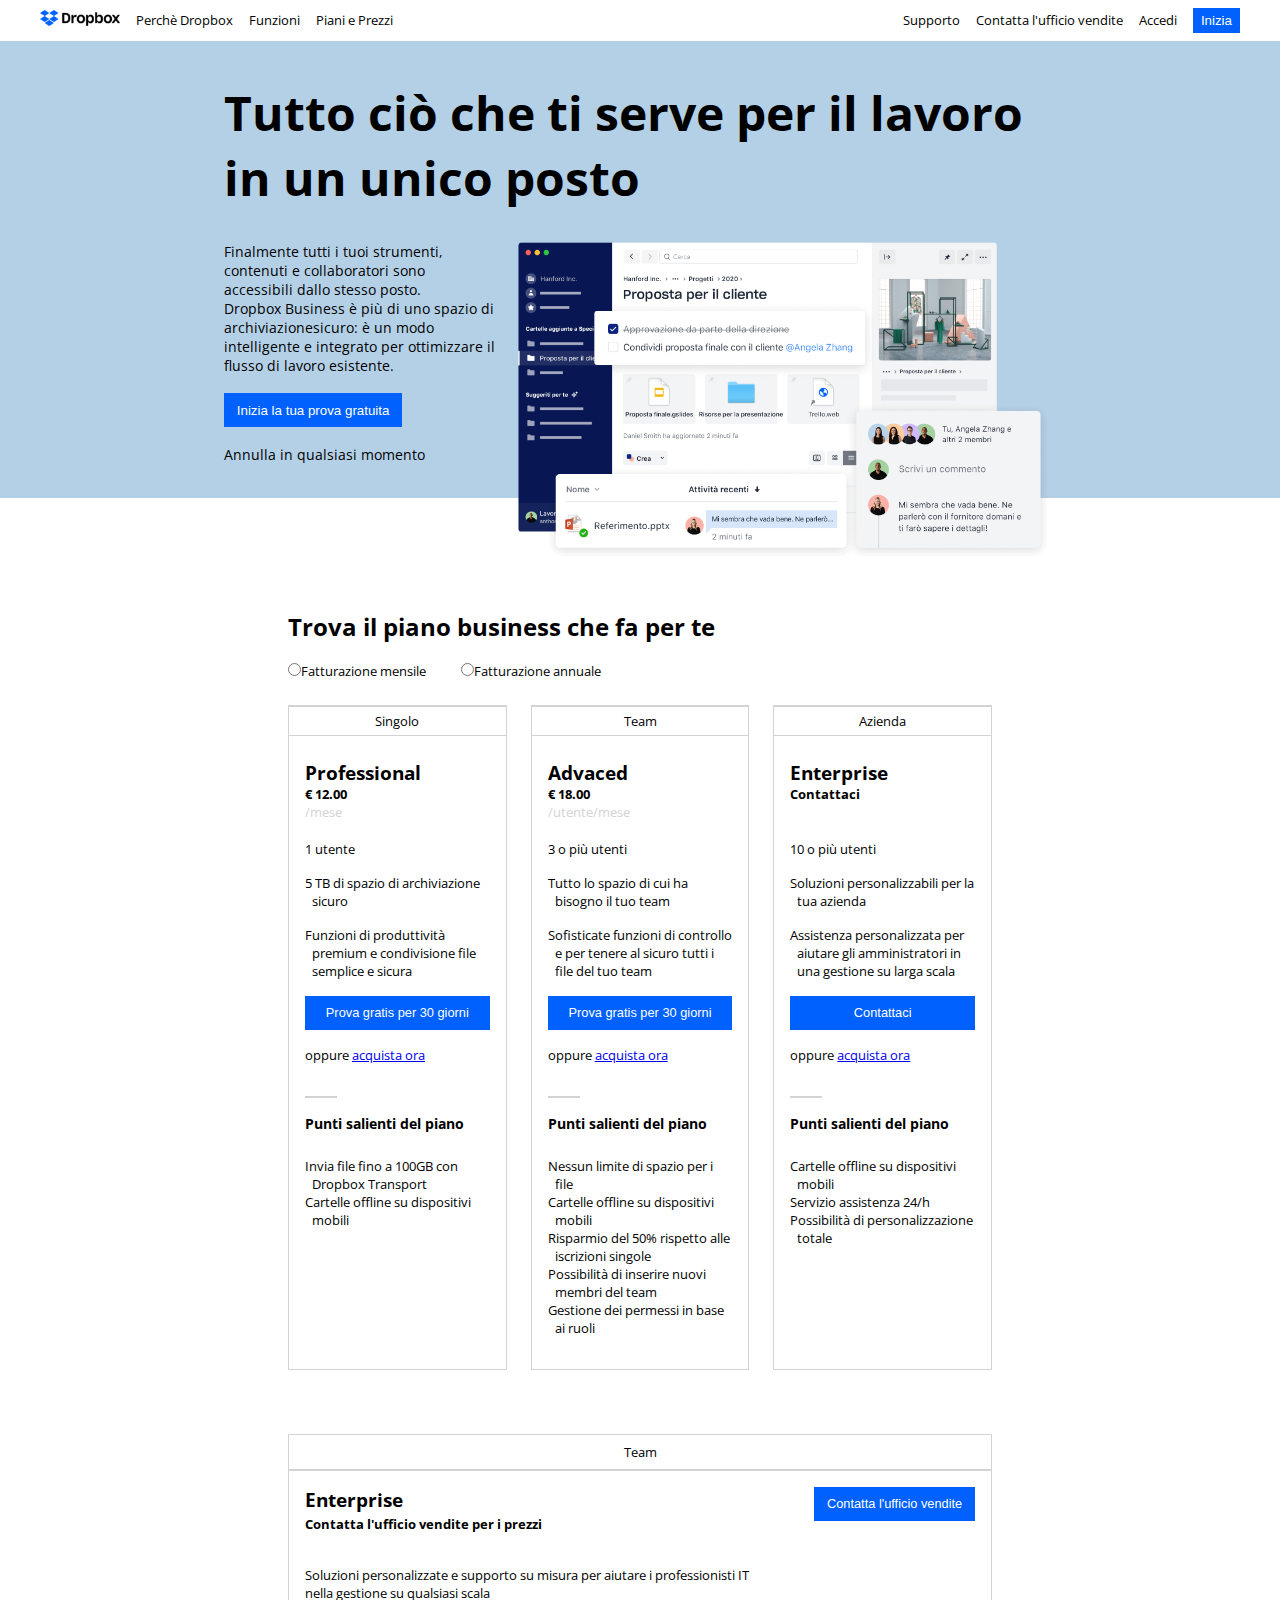
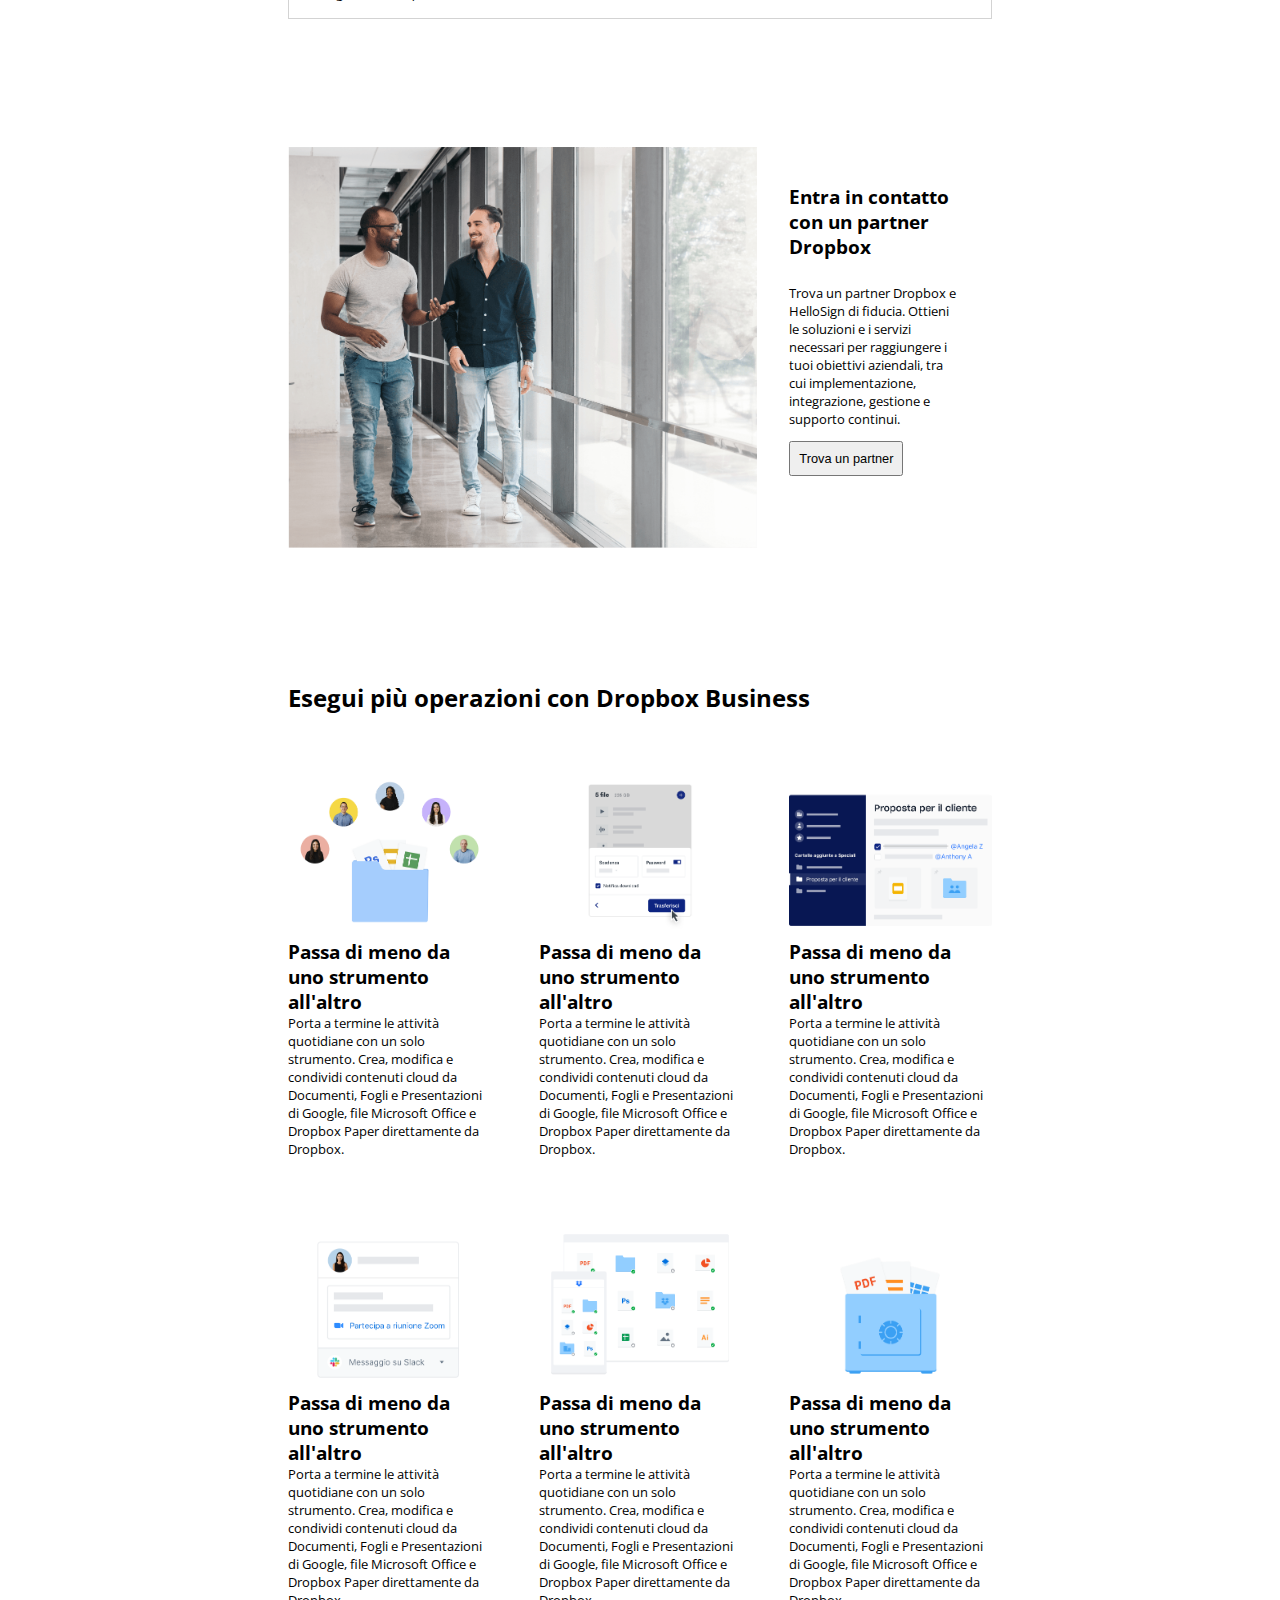
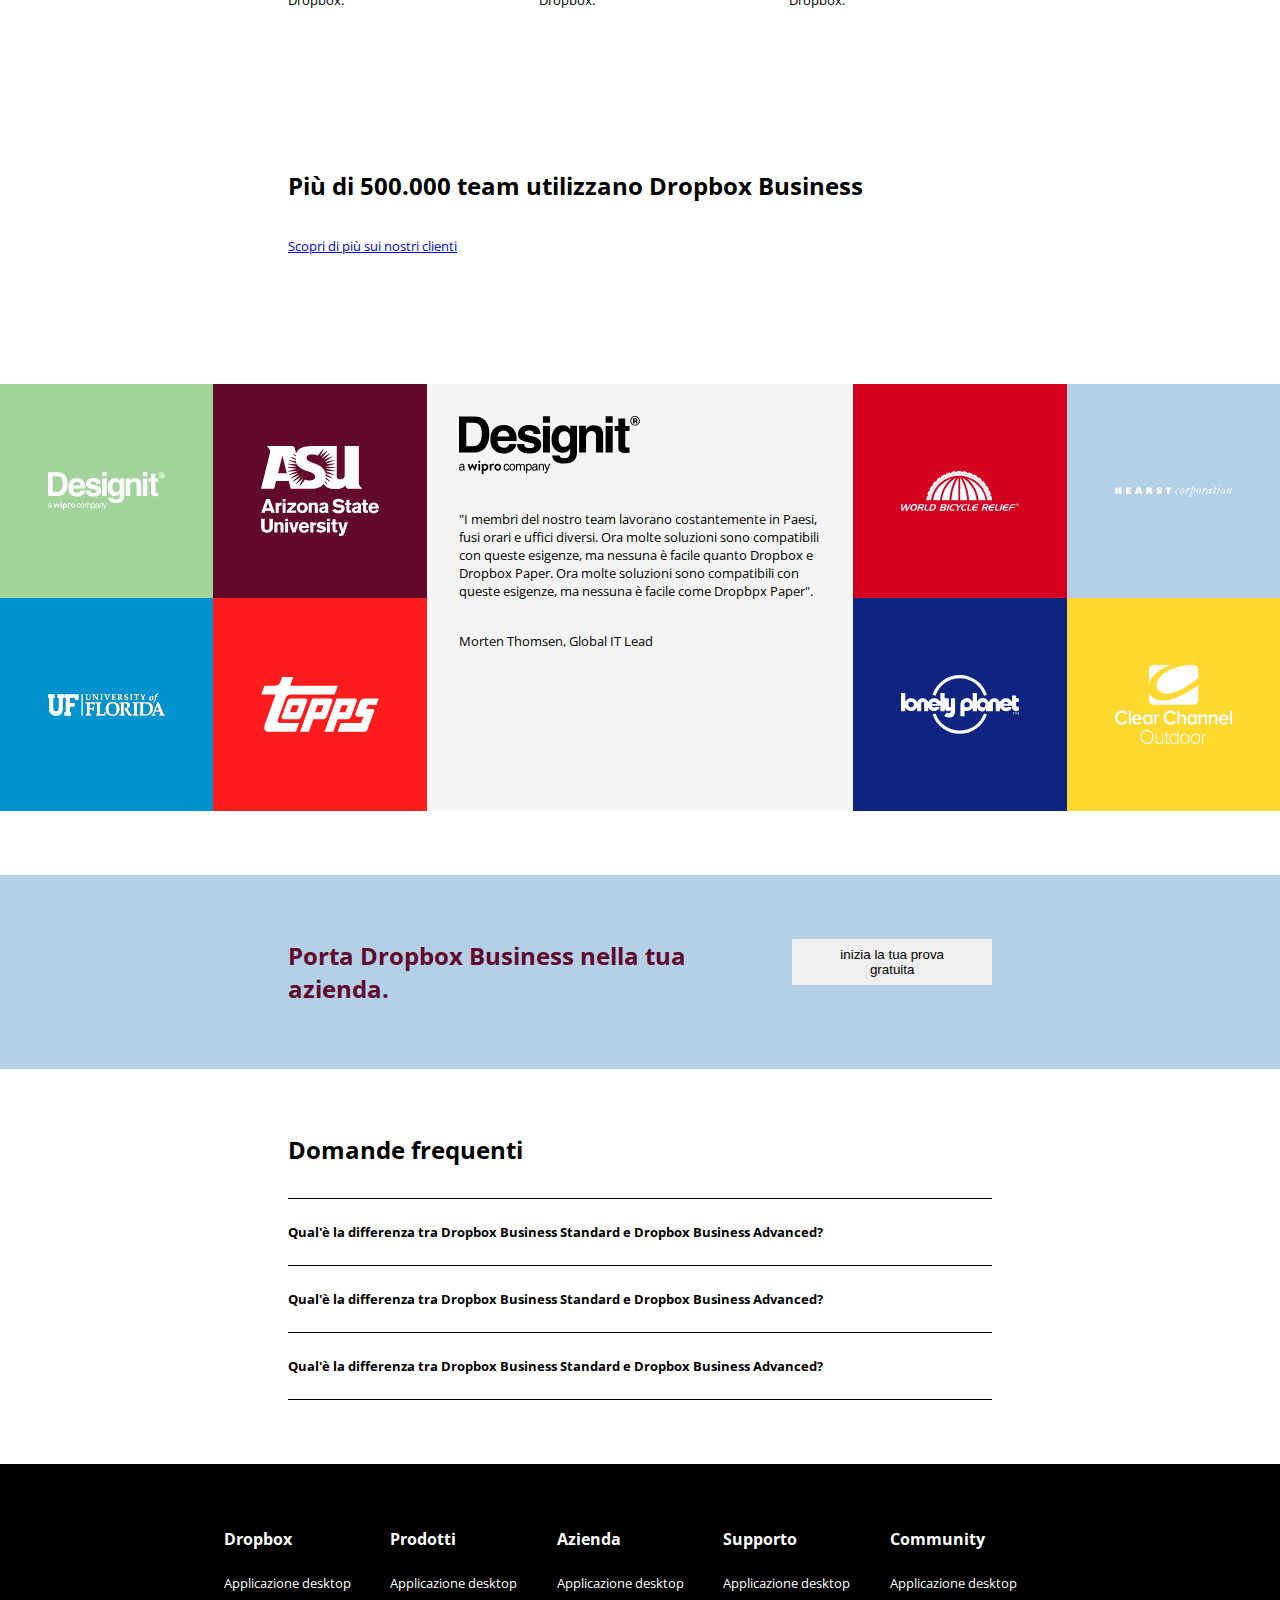
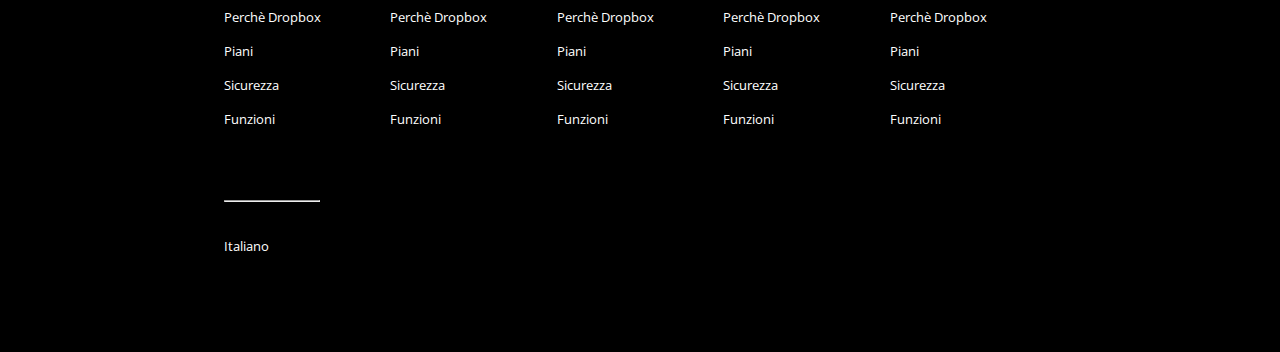
==== commit 9f32f658: "fix width column and its content position in business plan section" ====
--- a/index.html
+++ b/index.html
@@ -273,8 +273,6 @@
                             <button class="btn f-size-08">Contatta l'ufficio vendite</button>
                         </div>
                     </div>
-                    </>
-                    <!--  </div> -->
                 </div>
             </div>
         </div>
--- a/assets/css/style.css
+++ b/assets/css/style.css
@@ -150,7 +150,7 @@
 
 /* #region Business Plan */
 .plan-business {
-    padding: 7rem 0;
+    padding: 7rem 0 0 0;
 }
 
 .plan-business h2 {
@@ -168,7 +168,7 @@
 }
 
 .col {
-    width: 14rem;
+    width: calc(100% / 3 - 1rem);
     border: 1px solid lightgray;
 }
 
@@ -181,6 +181,8 @@
 
 .plan-info {
     padding: 1.5rem 1rem;
+    display: flex;
+    flex-direction: column;
 }
 
 .plan-info-top {
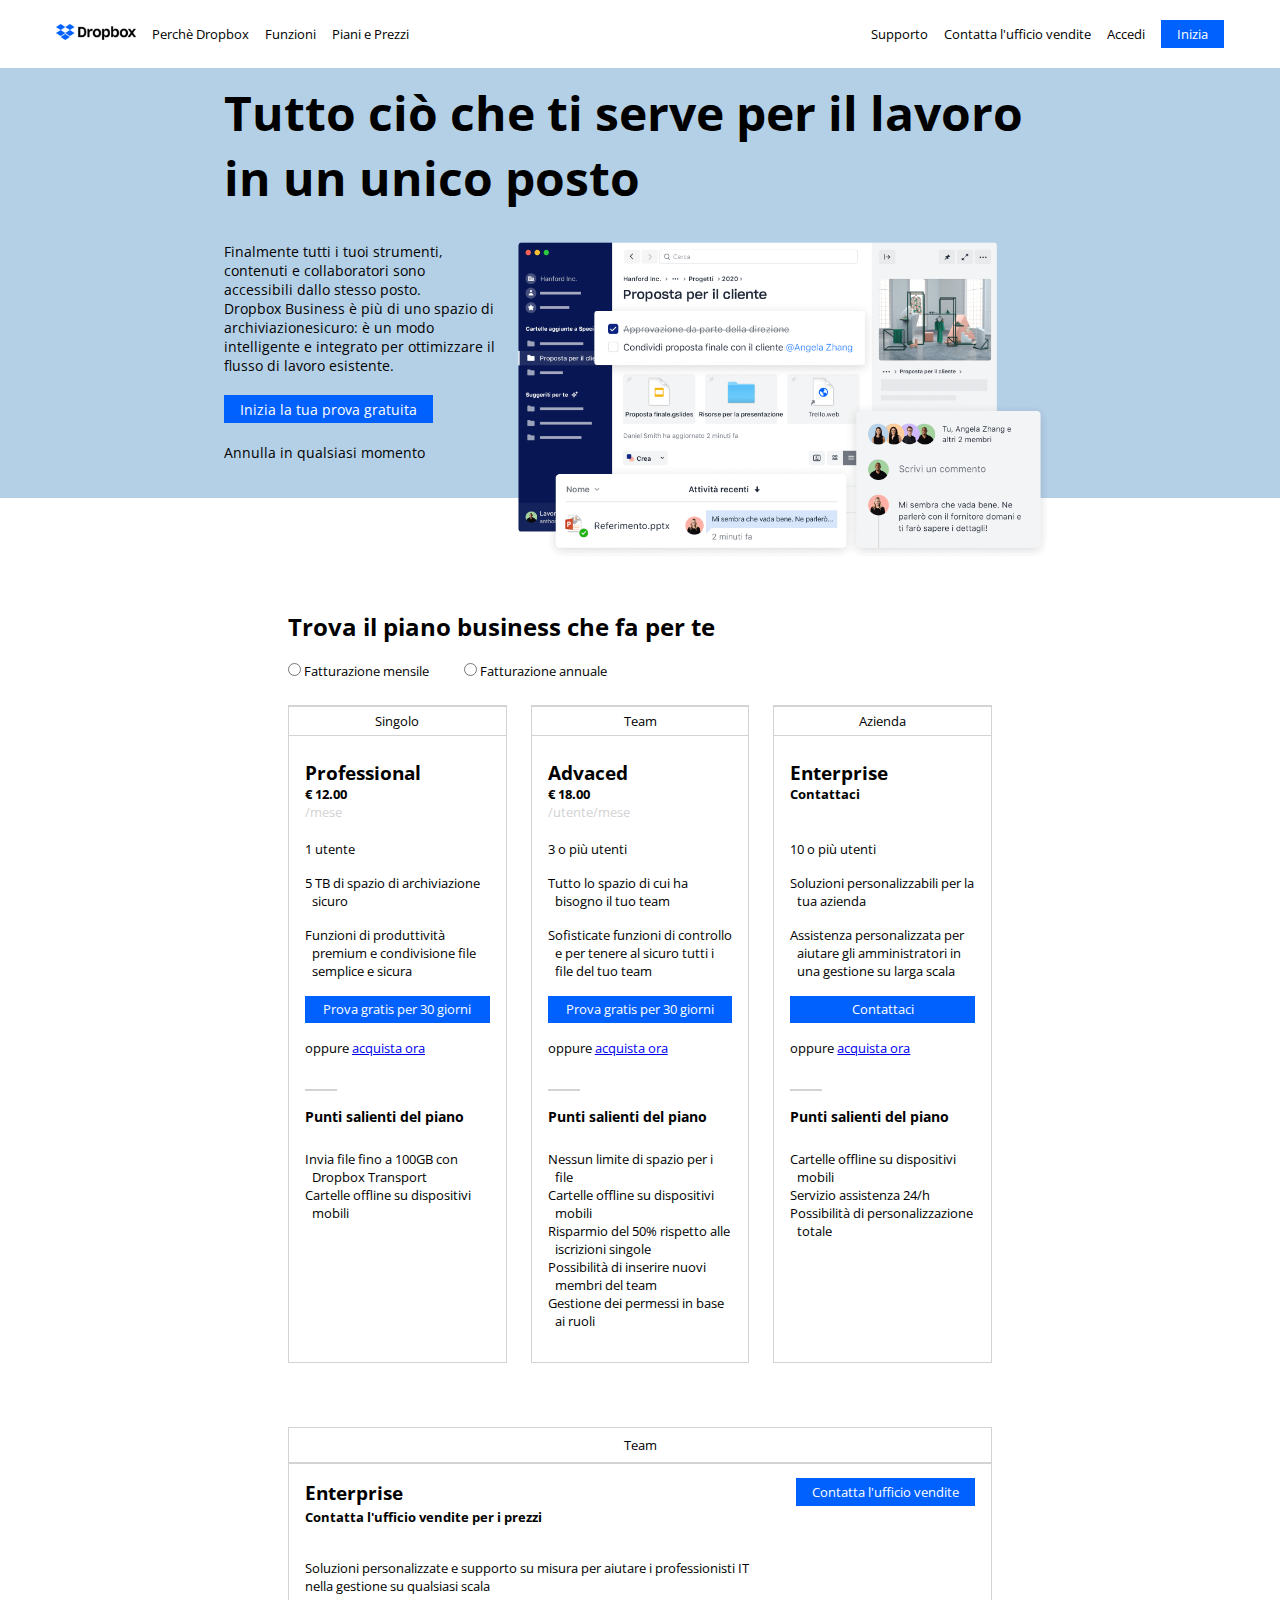
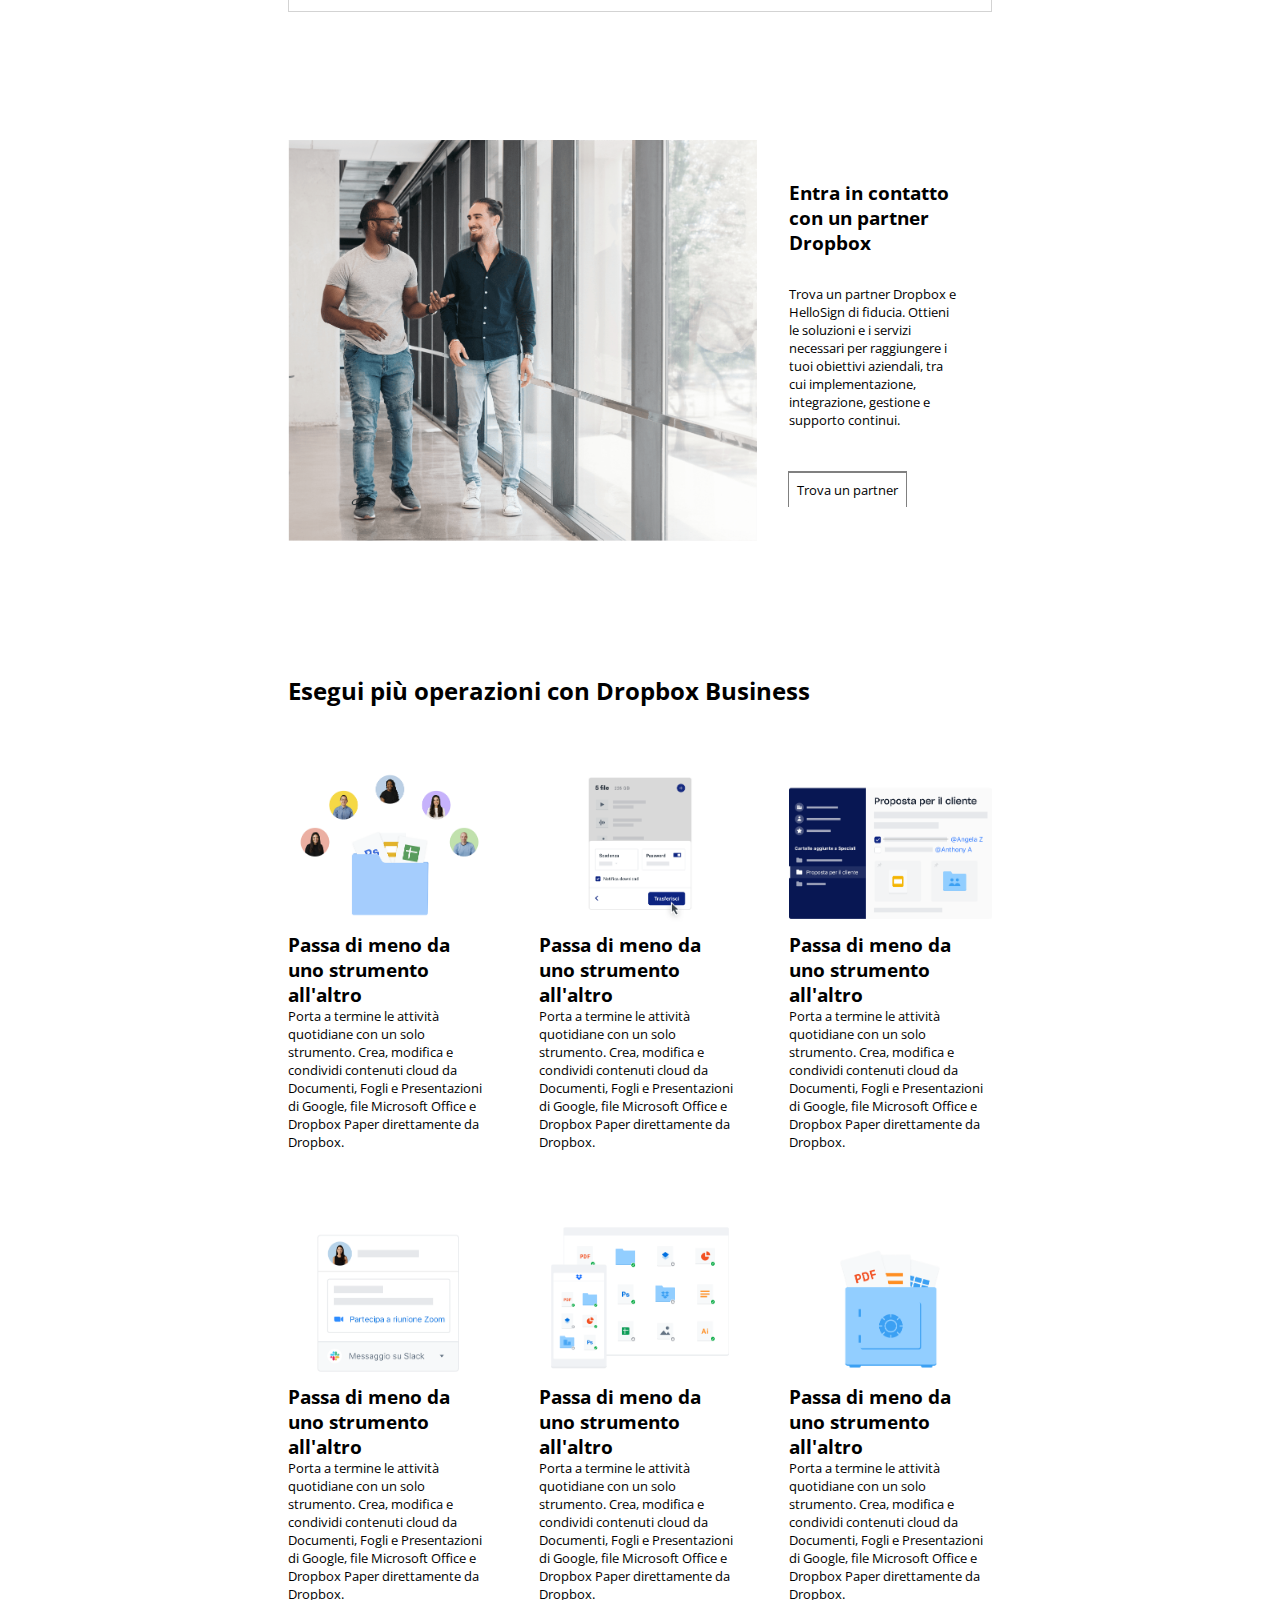
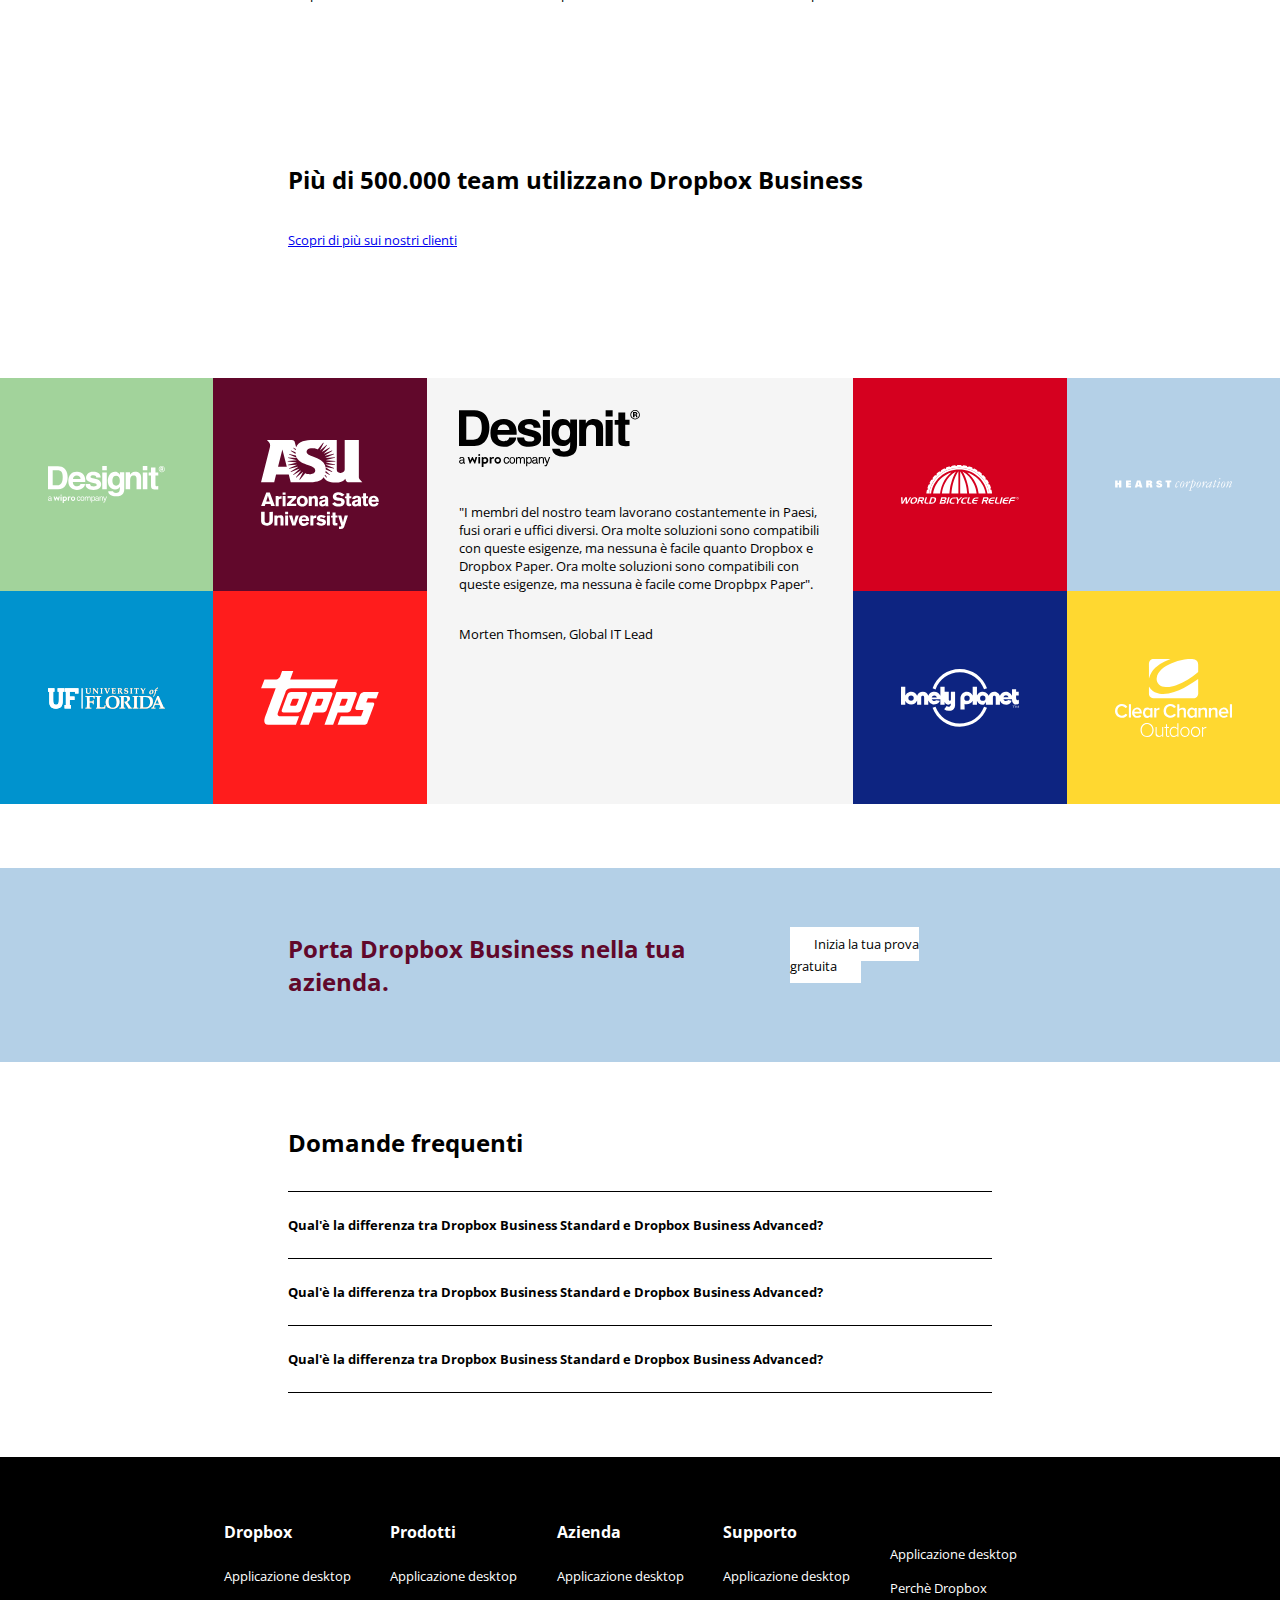
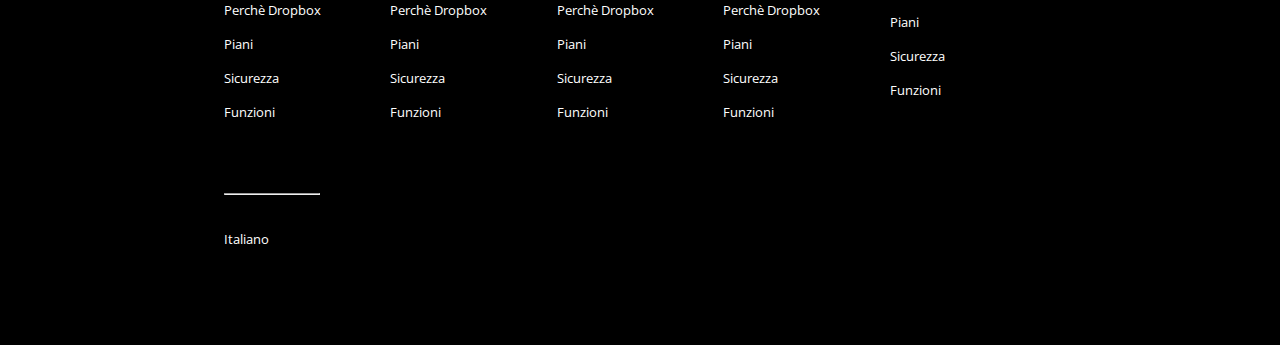
==== commit 3c4e79b2: "change every button into a link" ====
--- a/index.html
+++ b/index.html
@@ -24,19 +24,31 @@
                     <img src="./assets/img/logo-small.png" alt="Logo Dropbox">
                 </div>
                 <ul class="d-flex">
-                    <li>Perchè Dropbox</li>
-                    <li>Funzioni</li>
-                    <li>Piani e Prezzi</li>
+                    <li>
+                        <a href="#" class="style-none">Perchè Dropbox</a>
+                    </li>
+                    <li>
+                        <a href="#" class="style-none">Funzioni</a>
+                    </li>
+                    <li>
+                        <a href="#" class="style-none">Piani e Prezzi</a>
+                    </li>
                 </ul>
             </div>
             <div class="right-header d-flex">
                 <ul class="d-flex">
-                    <li>Supporto</li>
-                    <li>Contatta l'ufficio vendite</li>
-                    <li>Accedi</li>
+                    <li>
+                        <a href="#" class="style-none">Supporto</a>
+                    </li>
+                    <li>
+                        <a href="#" class="style-none">Contatta l'ufficio vendite</a>
+                    </li>
+                    <li>
+                        <a href="#" class="style-none">Accedi</a>
+                    </li>
                 </ul>
                 <div>
-                    <button class="btn">Inizia</button>
+                    <a href="#" class="style-none btn">Inizia</a>
                 </div>
             </div>
         </nav>
@@ -56,7 +68,7 @@
                             posto.<br>Dropbox Business è più di uno spazio di archiviazionesicuro: è un modo
                             intelligente e integrato per ottimizzare il flusso di lavoro esistente.
                         </p>
-                        <button class="btn">Inizia la tua prova gratuita</button>
+                        <a href="#" class="style-none btn">Inizia la tua prova gratuita</a>
                         <div>Annulla in qualsiasi momento</div>
                         <i class="fa-solid fa-arrow-down"></i>
                     </div>
@@ -73,10 +85,10 @@
             <div class="container-s">
                 <h2>Trova il piano business che fa per te</h2>
                 <span class="f-size-08">
-                    <input type="radio">Fatturazione mensile
+                    <input type="radio"> Fatturazione mensile
                 </span>
                 <span class="f-size-08">
-                    <input type="radio">Fatturazione annuale
+                    <input type="radio"> Fatturazione annuale
                 </span>
                 <div class="row d-flex">
                     <div class="col">
@@ -109,7 +121,9 @@
                                         Funzioni di produttività premium e condivisione file semplice e sicura
                                     </li>
                                 </ul>
-                                <button class="btn f-size-08">Prova gratis per 30 giorni</button>
+                                <div class="btn">
+                                    <a href="#" class="style-none f-size-08">Prova gratis per 30 giorni</a>
+                                </div>
                                 <div>
                                     oppure <a href="#">acquista ora</a>
                                 </div>
@@ -162,7 +176,9 @@
                                         team
                                     </li>
                                 </ul>
-                                <button class="btn f-size-08">Prova gratis per 30 giorni</button>
+                                <div class="btn">
+                                    <a href="#" class="style-none f-size-08">Prova gratis per 30 giorni</a>
+                                </div>
                                 <div>
                                     oppure <a href="#">acquista ora</a>
                                 </div>
@@ -226,7 +242,9 @@
                                         larga scala
                                     </li>
                                 </ul>
-                                <button class="btn f-size-08">Contattaci</button>
+                                <div class="btn">
+                                    <a href="#" class="style-none f-size-08">Contattaci</a>
+                                </div>
                                 <div>
                                     oppure <a href="#">acquista ora</a>
                                 </div>
@@ -270,7 +288,7 @@
                             </p>
                         </div>
                         <div>
-                            <button class="btn f-size-08">Contatta l'ufficio vendite</button>
+                            <a href="#" class="btn style-none f-size-08">Contatta l'ufficio vendite</a>
                         </div>
                     </div>
                 </div>
@@ -285,16 +303,16 @@
                     <div class="col-8">
                         <img src="./assets/img/partner.png" alt="">
                     </div>
-                    <div class="col-4">
+                    <div class="col-4 d-flex">
                         <h3>Entra in contatto con un partner Dropbox</h3>
                         <p class="f-size-08">
                             Trova un partner Dropbox e HelloSign di fiducia. Ottieni le soluzioni e i servizi necessari
                             per raggiungere i tuoi obiettivi aziendali, tra cui implementazione, integrazione, gestione
                             e supporto continui.
                         </p>
-                        <button class="f-size-08">
+                        <a href="#" class="style-none btn f-size-08">
                             Trova un partner
-                        </button>
+                        </a>
                     </div>
                 </div>
             </div>
@@ -429,9 +447,9 @@
                     <h2>Porta Dropbox Business nella tua azienda.</h2>
                 </div>
                 <div>
-                    <button>
-                        inizia la tua prova gratuita
-                    </button>
+                    <a href="#" class="style-none btn f-size-08">
+                        Inizia la tua prova gratuita
+                    </a>
                 </div>
             </div>
         </div>
@@ -469,64 +487,107 @@
                 <div>
                     <h4>Dropbox</h4>
                     <ul class="f-size-08">
-                        <li>Applicazione desktop</li>
-                        <li>Perchè Dropbox</li>
-                        <li>Piani</li>
-                        <li>Sicurezza</li>
-                        <li>Funzioni</li>
+                        <li>
+                            <a href="#" class="style-none">Applicazione desktop</a>
+                        </li>
+                        <li>
+                            <a href="#" class="style-none">Perchè Dropbox</a>
+                        </li>
+                        <li>
+                            <a href="#" class="style-none">Piani</a>
+                        </li>
+                        <li><a href="#" class="style-none">
+                            </a>Sicurezza</li>
+                        <li>
+                            <a href="#" class="style-none">Funzioni</a>
+                        </li>
                     </ul>
                 </div>
                 <div>
                     <h4>Prodotti</h4>
                     <ul class="f-size-08">
-                        <li>Applicazione desktop</li>
-                        <li>Perchè Dropbox</li>
-                        <li>Piani</li>
-                        <li>Sicurezza</li>
-                        <li>Funzioni</li>
+                        <li>
+                            <a href="#" class="style-none">Applicazione desktop</a>
+                        </li>
+                        <li>
+                            <a href="#" class="style-none">Perchè Dropbox</a>
+                        </li>
+                        <li>
+                            <a href="#" class="style-none">Piani</a>
+                        </li>
+                        <li><a href="#" class="style-none">
+                            </a>Sicurezza</li>
+                        <li>
+                            <a href="#" class="style-none">Funzioni</a>
+                        </li>
                     </ul>
                 </div>
                 <div>
                     <h4>Azienda</h4>
                     <ul class="f-size-08">
-                        <li>Applicazione desktop</li>
-                        <li>Perchè Dropbox</li>
-                        <li>Piani</li>
-                        <li>Sicurezza</li>
-                        <li>Funzioni</li>
+                        <li>
+                            <a href="#" class="style-none">Applicazione desktop</a>
+                        </li>
+                        <li>
+                            <a href="#" class="style-none">Perchè Dropbox</a>
+                        </li>
+                        <li>
+                            <a href="#" class="style-none">Piani</a>
+                        </li>
+                        <li><a href="#" class="style-none">
+                            </a>Sicurezza</li>
+                        <li>
+                            <a href="#" class="style-none">Funzioni</a>
+                        </li>
                     </ul>
                 </div>
                 <div>
                     <h4>Supporto</h4>
                     <ul class="f-size-08">
-                        <li>Applicazione desktop</li>
-                        <li>Perchè Dropbox</li>
-                        <li>Piani</li>
-                        <li>Sicurezza</li>
-                        <li>Funzioni</li>
+                        <li>
+                            <a href="#" class="style-none">Applicazione desktop</a>
+                        </li>
+                        <li>
+                            <a href="#" class="style-none">Perchè Dropbox</a>
+                        </li>
+                        <li>
+                            <a href="#" class="style-none">Piani</a>
+                        </li>
+                        <li><a href="#" class="style-none">
+                            </a>Sicurezza</li>
+                        <li>
+                            <a href="#" class="style-none">Funzioni</a>
+                        </li>
                     </ul>
                 </div>
                 <div>
-                    <h4>Community</h4>
                     <ul class="f-size-08">
-                        <li>Applicazione desktop</li>
-                        <li>Perchè Dropbox</li>
-                        <li>Piani</li>
-                        <li>Sicurezza</li>
-                        <li>Funzioni</li>
+                        <li>
+                            <a href="#" class="style-none">Applicazione desktop</a>
+                        </li>
+                        <li>
+                            <a href="#" class="style-none">Perchè Dropbox</a>
+                        </li>
+                        <li>
+                            <a href="#" class="style-none">Piani</a>
+                        </li>
+                        <li><a href="#" class="style-none">
+                            </a>Sicurezza</li>
+                        <li>
+                            <a href="#" class="style-none">Funzioni</a>
+                        </li>
                     </ul>
                 </div>
             </div>
-        </div>
-        <!-- Bottom footer section -->
-        <div class="bottom-footer">
-            <div class="container-l">
-                <hr>
-                <i class="fa-solid fa-earth-americas" style="color: #ffffff;"></i>
-                <span class="f-size-08">Italiano</span>
-                <i class="fa-solid fa-caret-up" style="color: #ffffff;"></i>
-            </div>
-        </div>
+            <!-- Bottom footer section -->
+            <div class="bottom-footer">
+                <div class="container-l">
+                    <hr>
+                    <i class="fa-solid fa-earth-americas" style="color: #ffffff;"></i>
+                    <span class="f-size-08">Italiano</span>
+                    <i class="fa-solid fa-caret-up" style="color: #ffffff;"></i>
+                </div>
+            </div>
     </footer>
     <!-- /.site-footer -->
 </body>
--- a/assets/css/style.css
+++ b/assets/css/style.css
@@ -26,6 +26,7 @@
 
 img {
     width: 100%;
+    max-width: 100%;
 }
 
 /* #endregion Common */
@@ -48,12 +49,18 @@
     width: 55%;
     margin: 0 auto;
 }
+.style-none{
+    text-decoration: none;
+    color: inherit;
+}
 
 .btn {
-    padding: 0.6rem 0.8rem;
+    padding: 0.3rem 1rem;
     border: none;
     background-color: var(--drop-btn);
     color: var(--drop-lighter);
+    width: fit-content;
+    text-align: center;
 }
 
 .p-4 {
@@ -77,7 +84,8 @@
 
 .site-header nav {
     width: 95%;
-    margin: auto;
+    margin: 0 auto;
+    padding: 1rem;
 }
 
 nav>div {
@@ -137,10 +145,6 @@
     font-size: 0.9rem;
 }
 
-.jumbotron button {
-    width: fit-content;
-}
-
 .jumbotron i {
     font-size: 2rem;
     padding-bottom: 1rem;
@@ -264,14 +268,15 @@
 
 .partner .col-4 {
     padding: 1.5rem 2rem;
-
-    &>* {
-        padding: 0.8rem 0;
-    }
-
-    & button {
+    flex-direction: column;
+    justify-content: space-around;
+
+    & a {
+        margin-top: 0.8rem;
         padding: 0.5rem;
-        border-radius: none;
+        box-shadow: 0px -1px 0px 1px gray;
+        background-color: inherit;
+        color: inherit;
     }
 }
 
@@ -372,9 +377,11 @@
 .free-trial {
     background-color: var(--drop-primary);
 
-    & button {
+    & .btn {
         border: none;
         padding: 0.5rem 1.5rem;
+        background-color: var(--drop-lighter);
+        color: inherit;
     }
 }
 
